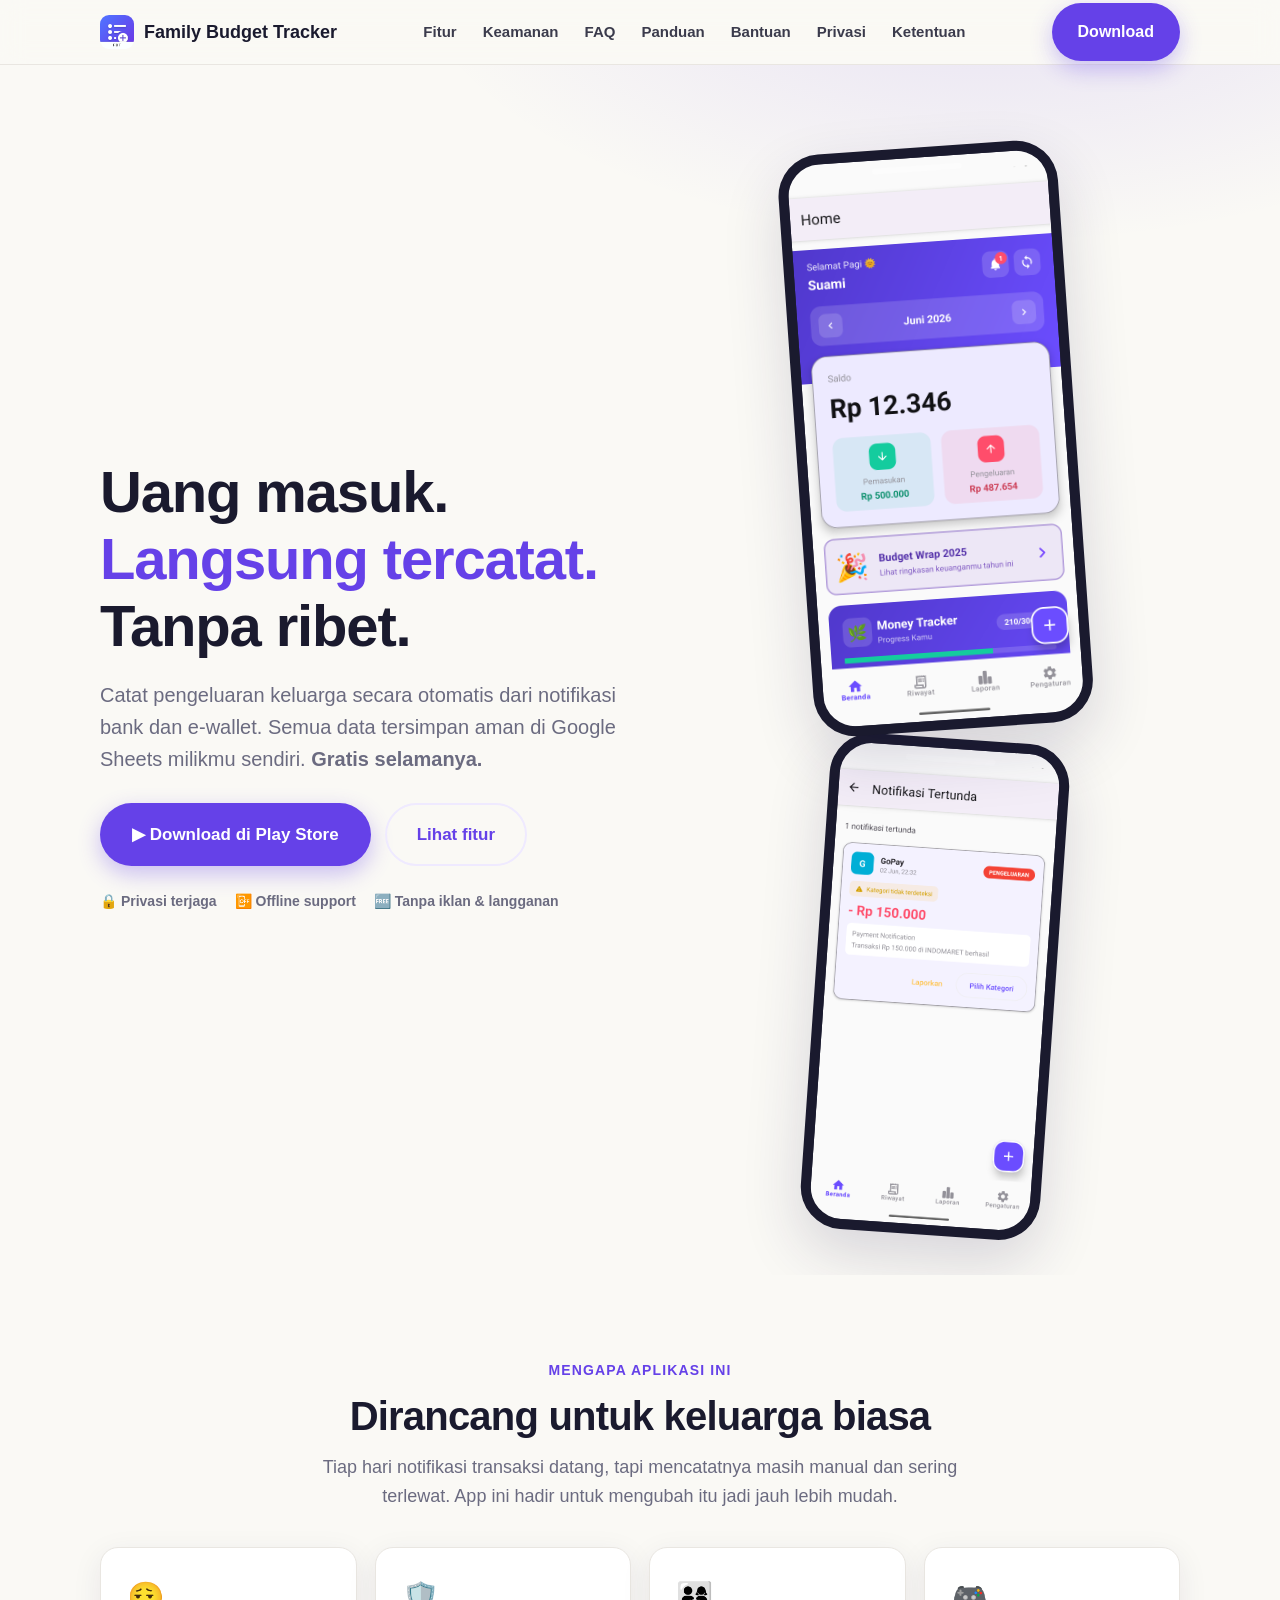
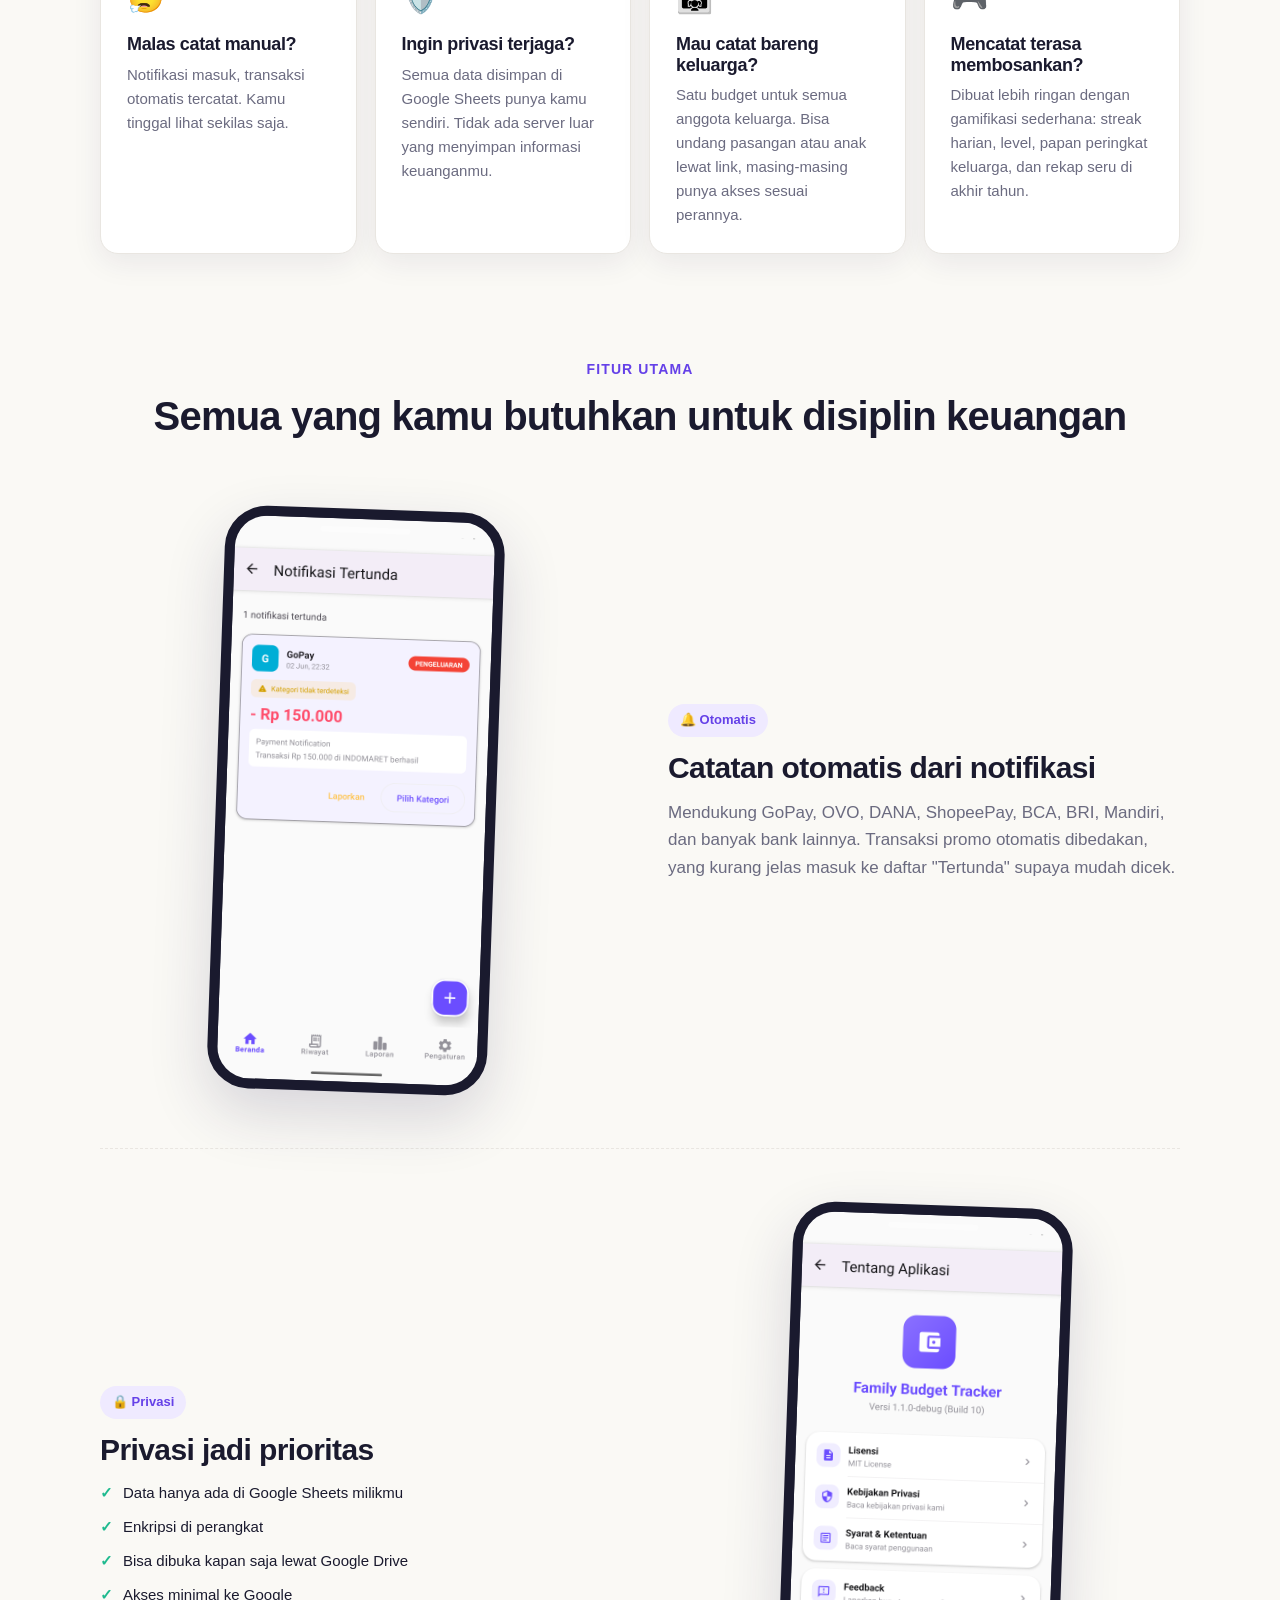
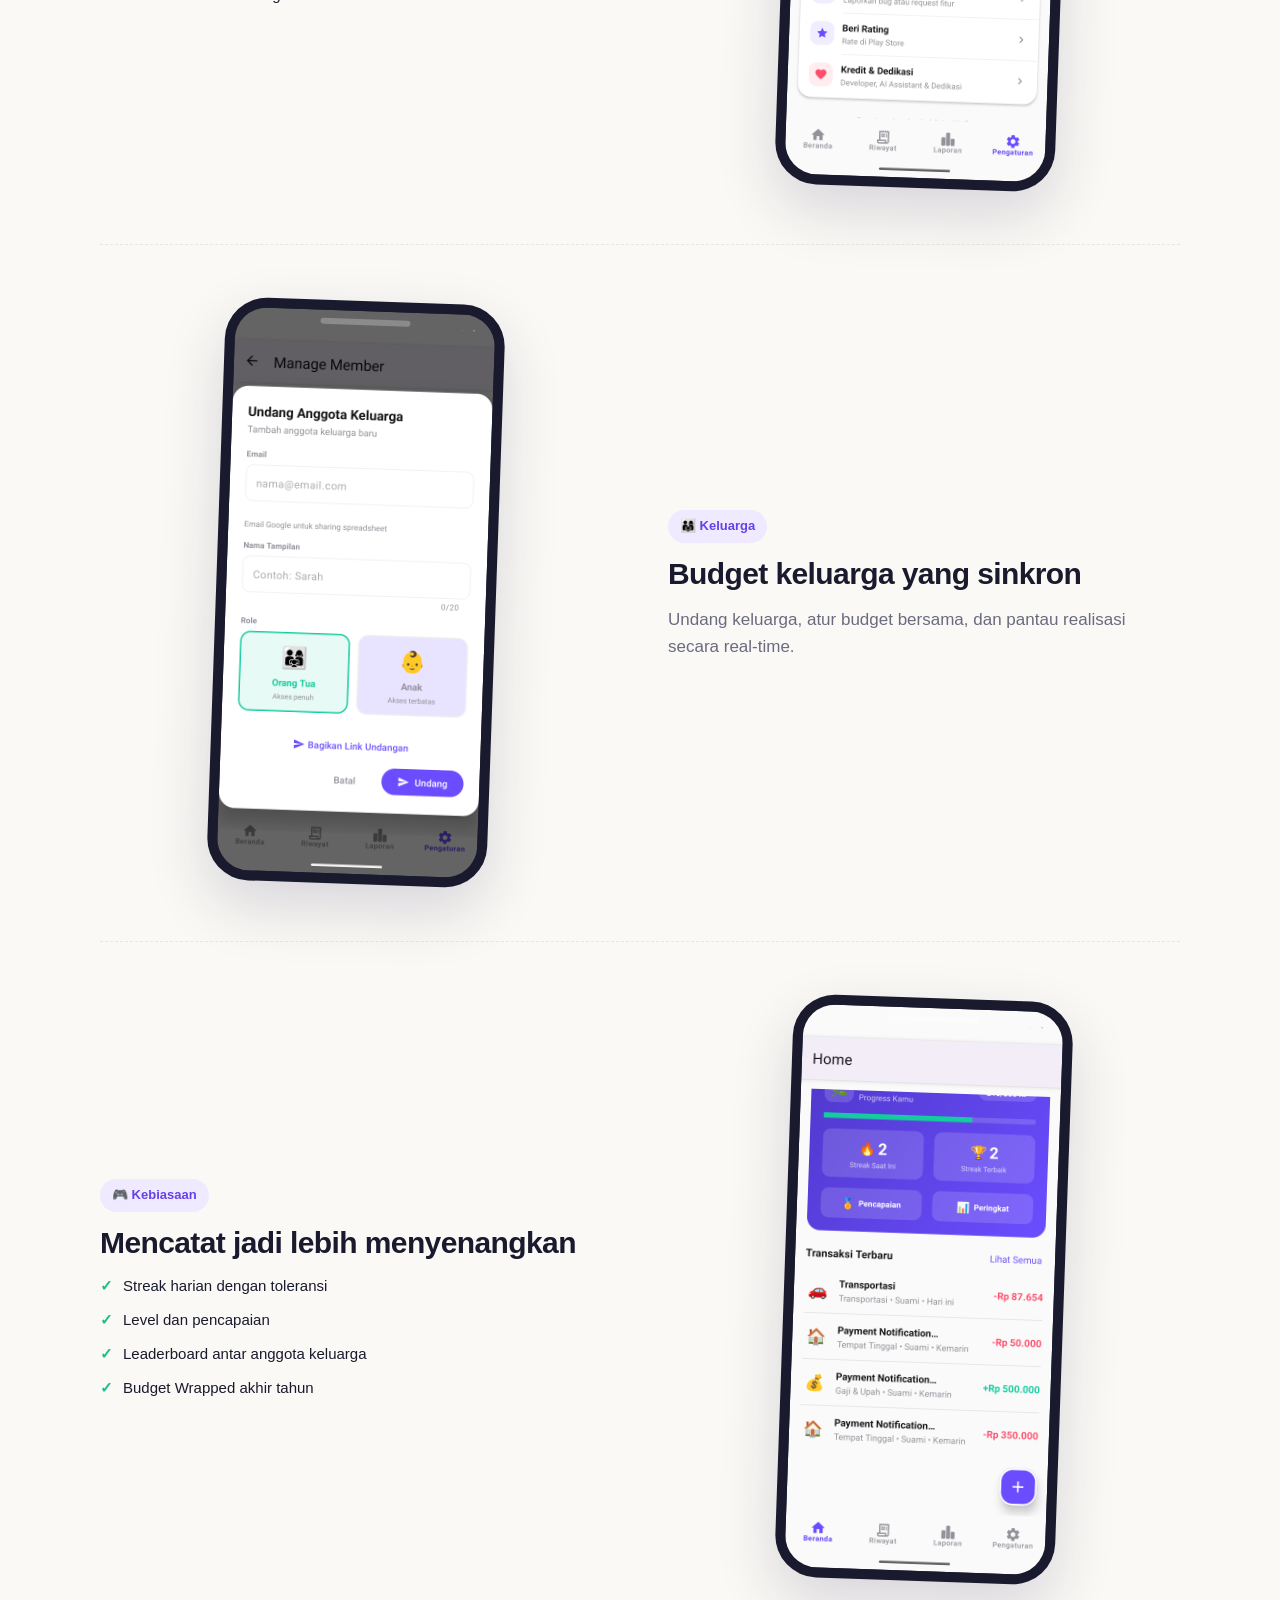
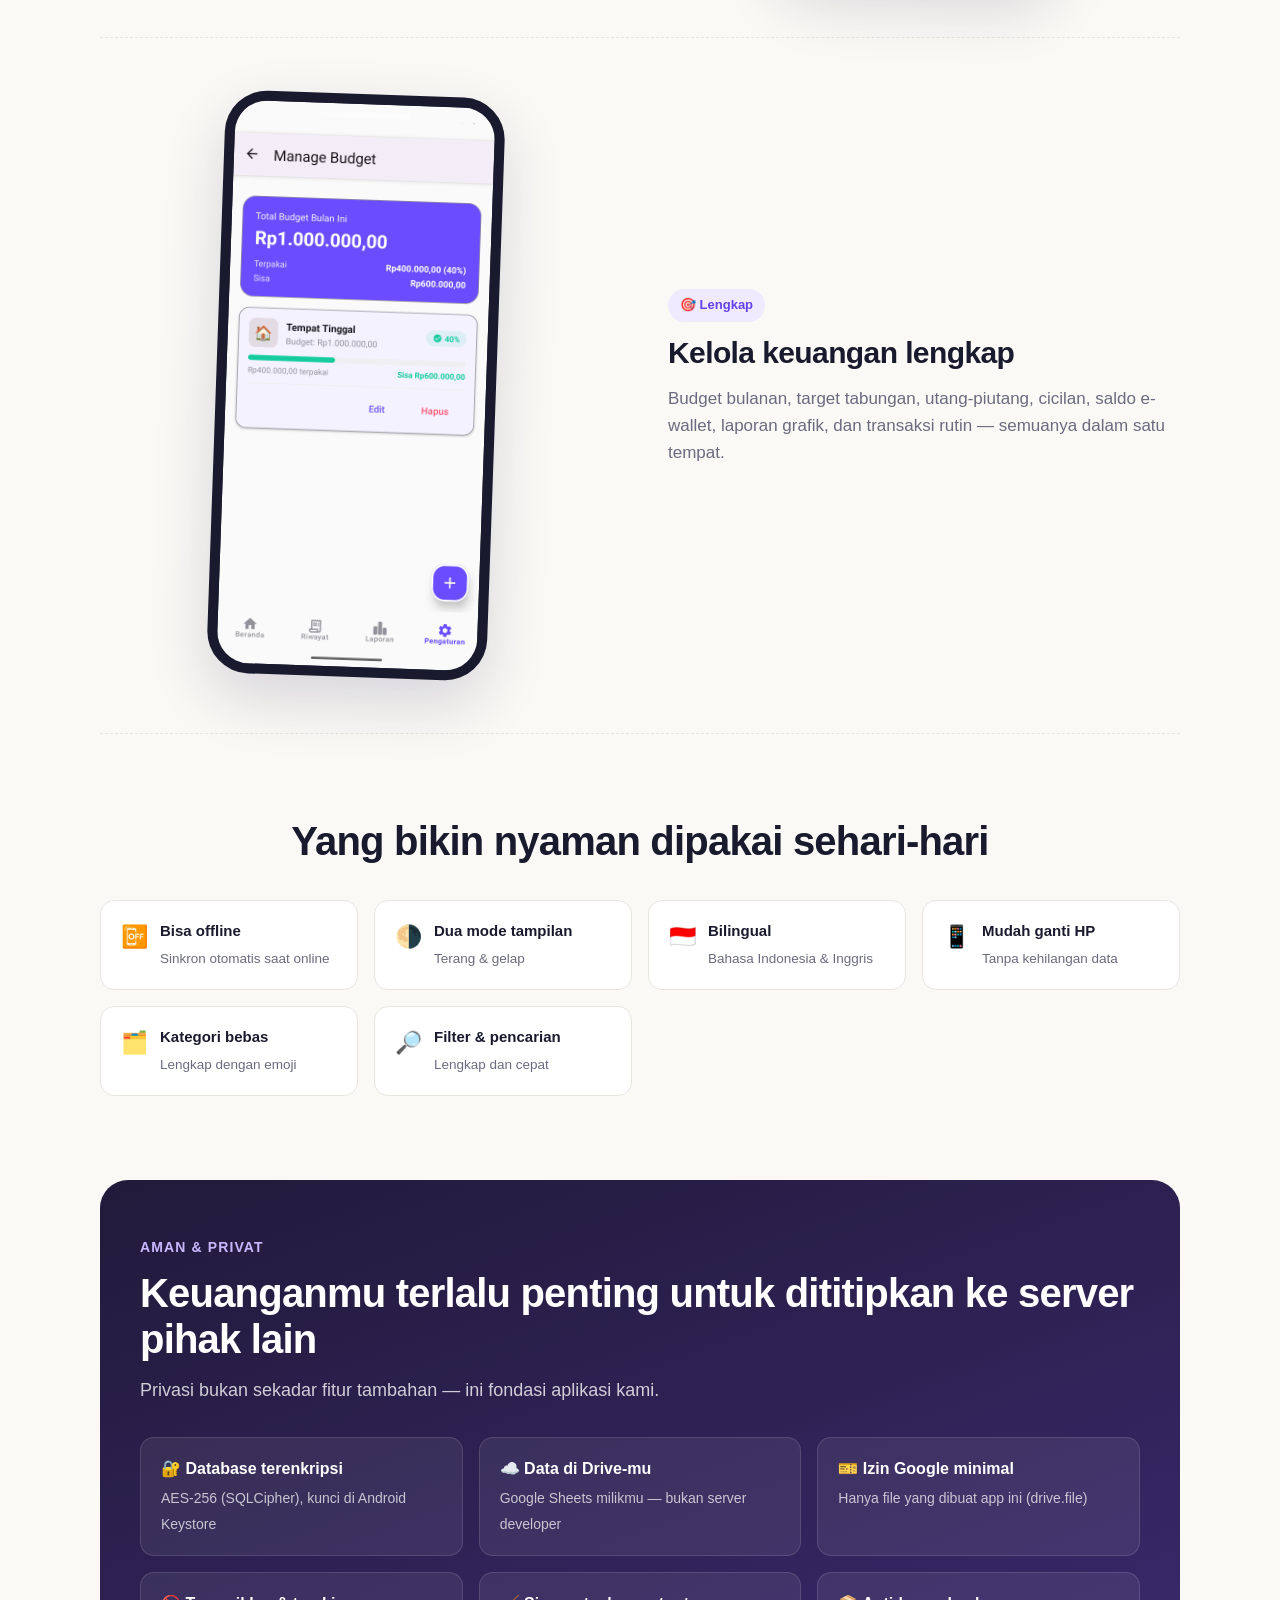
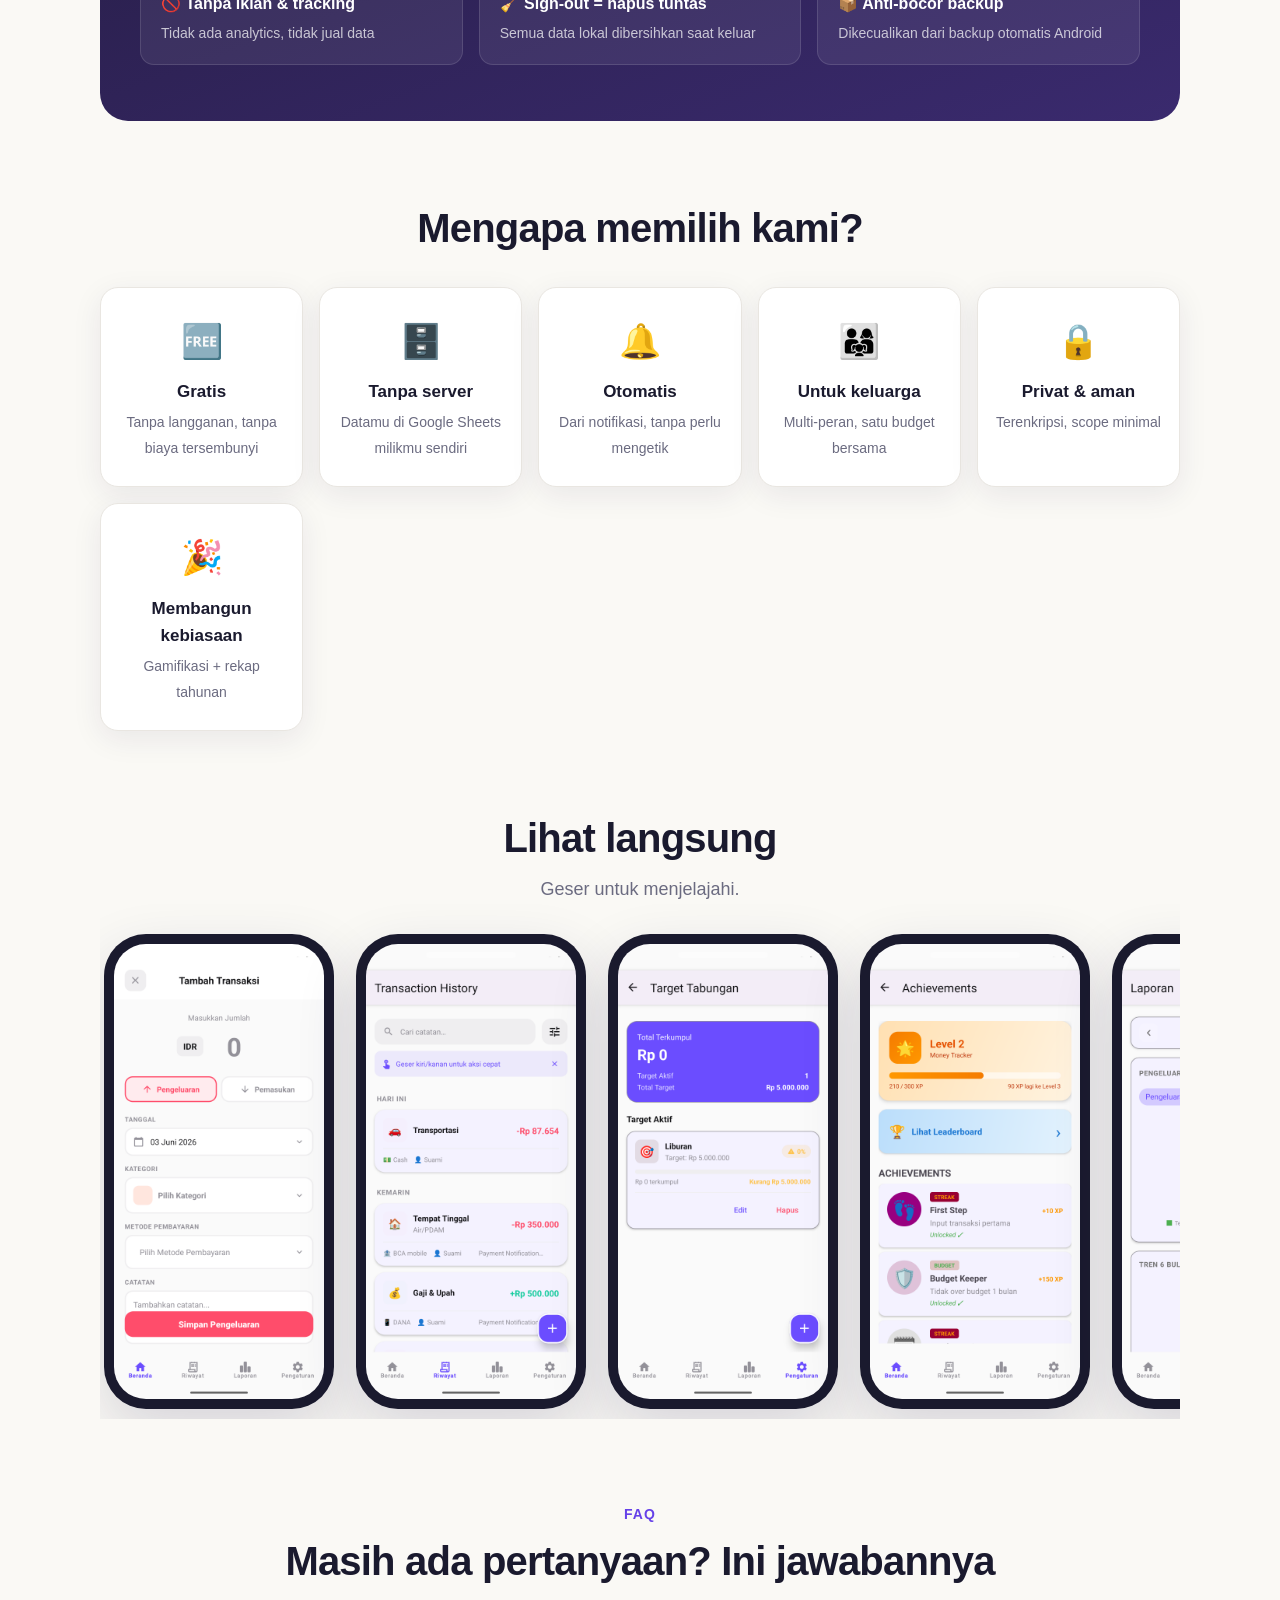
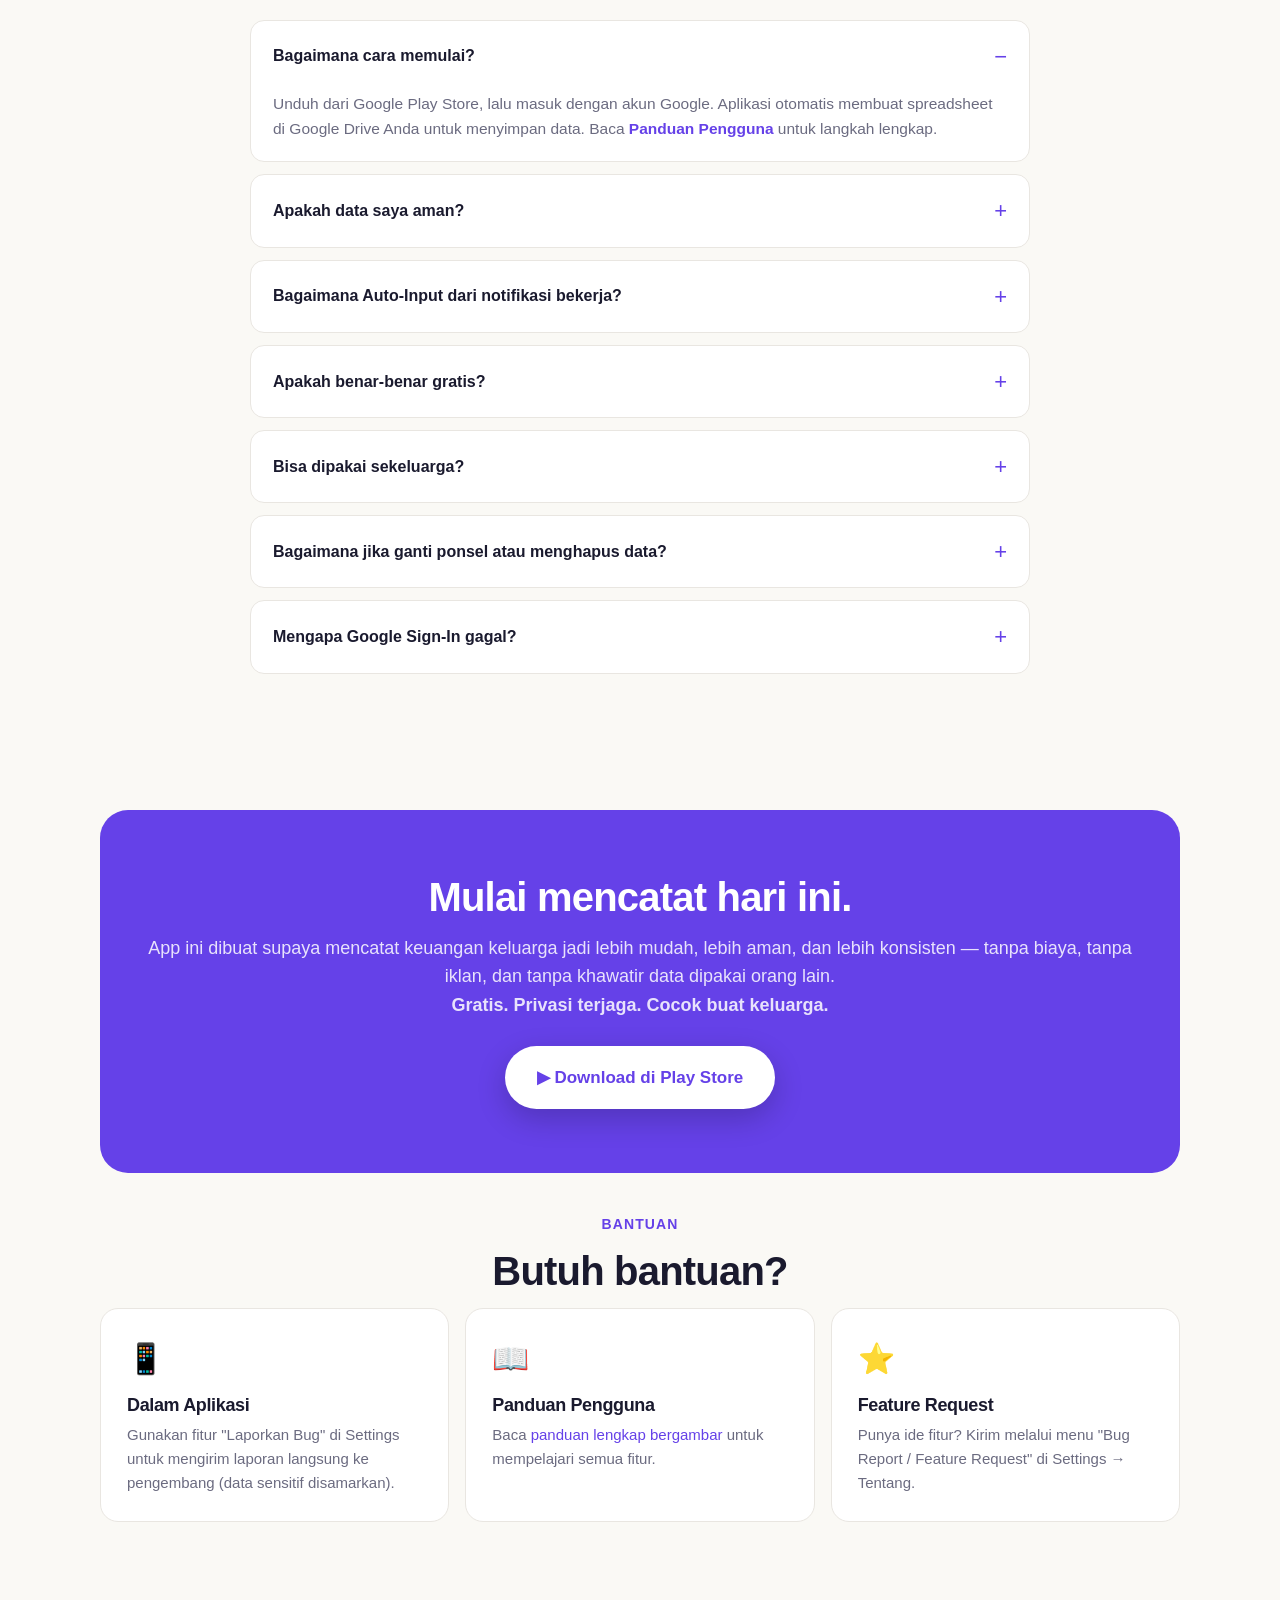
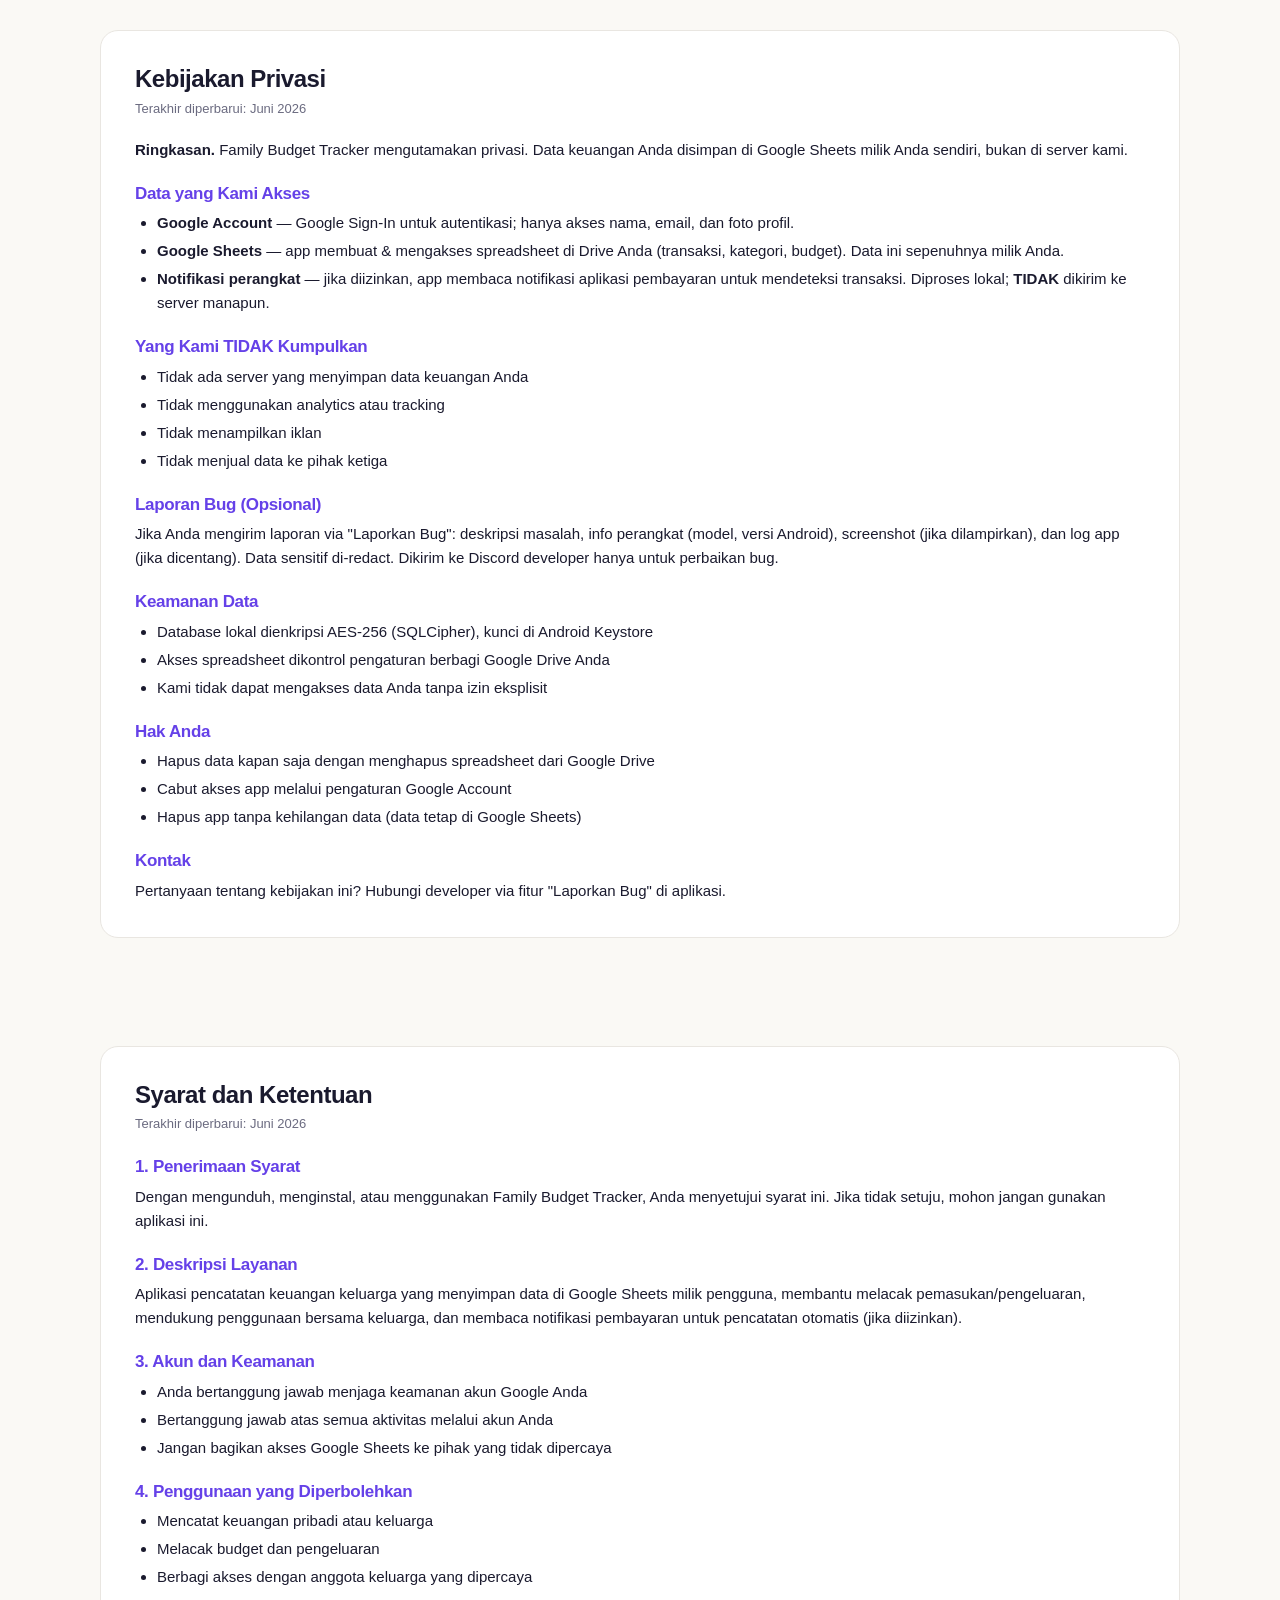
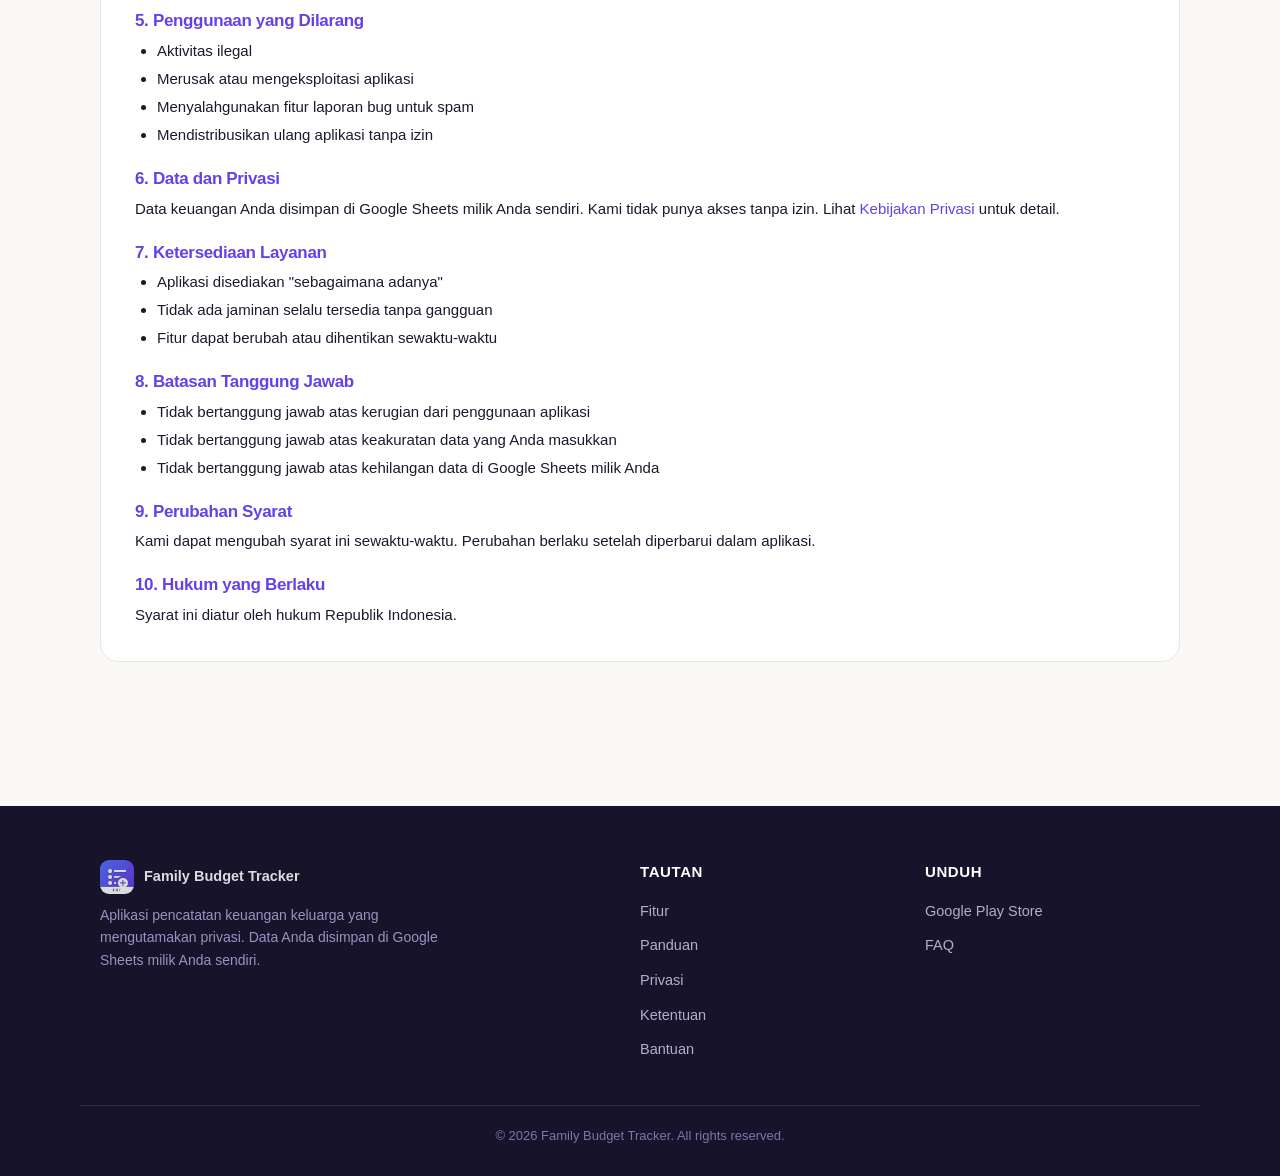
==== index.html @ 307c9f33 "chore: point canonical URLs to familybudgettracker.app" ====
<!DOCTYPE html>
<html lang="id">
<head>
<meta charset="utf-8">
<meta name="viewport" content="width=device-width, initial-scale=1, viewport-fit=cover">
<title>Family Budget Tracker — Uang masuk, langsung tercatat. Datanya tetap milikmu</title>
<meta name="description" content="Catat pengeluaran keluarga secara otomatis dari notifikasi bank & e-wallet (GoPay, OVO, DANA, BCA). Semua data tersimpan aman di Google Sheets milikmu sendiri. Gratis selamanya, privat, offline.">
<meta name="theme-color" content="#6541E8">
<meta name="author" content="Family Budget Tracker">
<link rel="canonical" href="https://familybudgettracker.app/">

<!-- Open Graph -->
<meta property="og:type" content="website">
<meta property="og:site_name" content="Family Budget Tracker">
<meta property="og:locale" content="id_ID">
<meta property="og:title" content="Family Budget Tracker — Uang masuk, langsung tercatat. Datanya tetap milikmu">
<meta property="og:description" content="Catat pengeluaran keluarga otomatis dari notifikasi bank & e-wallet. Semua data aman di Google Sheets milikmu sendiri. Gratis selamanya.">
<meta property="og:url" content="https://familybudgettracker.app/">
<meta property="og:image" content="https://familybudgettracker.app/screenshots/guide_07_home_dashboard_phone_large_light.png">
<meta property="og:image:alt" content="Tampilan Beranda Family Budget Tracker">

<!-- Twitter -->
<meta name="twitter:card" content="summary_large_image">
<meta name="twitter:title" content="Family Budget Tracker — datanya tetap milikmu">
<meta name="twitter:description" content="Catat pengeluaran keluarga otomatis dari notifikasi bank & e-wallet. Data aman di Google Sheets milikmu sendiri. Gratis selamanya.">
<meta name="twitter:image" content="https://familybudgettracker.app/screenshots/guide_07_home_dashboard_phone_large_light.png">

<link rel="icon" type="image/png" sizes="32x32" href="favicon-32.png">
<link rel="icon" type="image/png" sizes="192x192" href="icon-192.png">
<link rel="apple-touch-icon" href="apple-touch-icon.png">

<script type="application/ld+json">
{"@context":"https://schema.org","@type":"MobileApplication","name":"Family Budget Tracker","operatingSystem":"Android","applicationCategory":"FinanceApplication","offers":{"@type":"Offer","price":"0","priceCurrency":"IDR"},"description":"Aplikasi pencatatan keuangan keluarga privacy-first. Data di Google Sheets milik pengguna.","inLanguage":["id","en"]}
</script>

<style>
:root{
  --primary:#6541E8; --primary-dark:#4f2fd0; --primary-soft:#efeaff; --primary-10:rgba(101,65,232,.08);
  --income:#1FBA8F; --income-soft:#e3f6ee; --expense:#E5484D; --expense-soft:#fce7e8;
  --bg:#faf9f5; --surface:#ffffff; --surface-2:#f4f2ef;
  --text:#1a1a2e; --muted:#6b6b80; --line:#e9e6e1;
  --radius:18px; --radius-lg:28px; --shadow:0 8px 30px rgba(40,30,80,.08); --shadow-lg:0 24px 60px rgba(40,30,80,.16);
  --maxw:1120px;
}
*{margin:0;padding:0;box-sizing:border-box}
html{scroll-behavior:smooth;scroll-padding-top:76px;-webkit-text-size-adjust:100%}
body{font-family:-apple-system,BlinkMacSystemFont,"Segoe UI",Roboto,Helvetica,Arial,sans-serif;background:var(--bg);color:var(--text);line-height:1.6;-webkit-font-smoothing:antialiased}
img{max-width:100%;display:block}
a{color:var(--primary);text-decoration:none}
h1,h2,h3{line-height:1.15;letter-spacing:-.02em;font-weight:800}
.wrap{max-width:var(--maxw);margin:0 auto;padding:0 20px}
.section{padding:84px 0}
.eyebrow{color:var(--primary);font-weight:700;font-size:14px;text-transform:uppercase;letter-spacing:.08em;margin-bottom:12px}
.section-title{font-size:clamp(26px,4vw,40px);margin-bottom:14px}
.section-sub{color:var(--muted);font-size:18px;max-width:640px}
.center{text-align:center;margin-inline:auto}
.skip{position:absolute;left:-999px}.skip:focus{left:12px;top:12px;background:#fff;padding:8px 14px;border-radius:8px;z-index:1000}

/* buttons */
.btn{display:inline-flex;align-items:center;gap:8px;font-weight:700;font-size:16px;padding:14px 24px;border-radius:999px;border:2px solid transparent;cursor:pointer;transition:transform .15s,box-shadow .15s,background .15s}
.btn:active{transform:translateY(1px)}
.btn-primary{background:var(--primary);color:#fff;box-shadow:0 8px 22px rgba(101,65,232,.32)}
.btn-primary:hover{background:var(--primary-dark)}
.btn-ghost{background:transparent;color:var(--primary);border-color:var(--primary-soft)}
.btn-ghost:hover{background:var(--primary-10)}
.btn-lg{padding:16px 30px;font-size:17px}

/* header */
header{position:sticky;top:0;z-index:100;background:rgba(250,249,245,.85);backdrop-filter:saturate(180%) blur(12px);border-bottom:1px solid var(--line)}
.nav{display:flex;align-items:center;justify-content:space-between;height:64px}
.brand{display:flex;align-items:center;gap:10px;font-weight:800;font-size:18px;color:var(--text)}
.brand .logo{width:34px;height:34px;border-radius:9px;object-fit:cover;flex:0 0 auto}
.nav-links{display:flex;align-items:center;gap:26px;list-style:none}
.nav-links a{color:var(--text);font-weight:600;font-size:15px;opacity:.85}
.nav-links a:hover{opacity:1;color:var(--primary)}
.nav-cta{display:flex;align-items:center;gap:12px}
#nav-toggle,.hamburger{display:none}
.hamburger{font-size:24px;cursor:pointer;background:none;border:0;color:var(--text);padding:6px}

/* hero */
.hero{padding:72px 0 40px;position:relative;overflow:hidden}
.hero::before{content:"";position:absolute;inset:0;background:radial-gradient(1000px 500px at 78% -10%,rgba(101,65,232,.14),transparent 60%);z-index:-1}
.hero-grid{display:grid;grid-template-columns:1.05fr .95fr;gap:48px;align-items:center}
.hero h1{font-size:clamp(34px,5.4vw,58px)}
.hero h1 .accent{color:var(--primary)}
.hero p.lead{font-size:20px;color:var(--muted);margin:20px 0 28px;max-width:520px}
.hero-cta{display:flex;flex-wrap:wrap;gap:14px}
.trust{display:flex;flex-wrap:wrap;gap:18px;margin-top:24px;color:var(--muted);font-size:14px;font-weight:600}
.trust span{display:inline-flex;align-items:center;gap:6px}

/* phone mockup */
.phone{position:relative;width:280px;max-width:78vw;margin:0 auto;border-radius:42px;background:#1a1a2e;padding:10px;box-shadow:var(--shadow-lg)}
.phone::before{content:"";position:absolute;top:18px;left:50%;transform:translateX(-50%);width:90px;height:6px;border-radius:6px;background:rgba(255,255,255,.25);z-index:2}
.phone img{display:block;width:100%;height:auto;border-radius:32px;background:#fff}
.phone-tilt{transform:rotate(2deg)}
.hero-phones{display:flex;justify-content:center;align-items:flex-start;gap:18px;flex-wrap:wrap}
.hero-phones .phone{flex:0 0 auto}
.hero-phones .phone:first-child{transform:rotate(-4deg) translateY(10px);z-index:1}
.hero-phones .phone:last-child{transform:rotate(4deg);width:240px}

/* problem cards */
.cards{display:grid;grid-template-columns:repeat(auto-fit,minmax(250px,1fr));gap:18px;margin-top:36px}
.card{background:var(--surface);border:1px solid var(--line);border-radius:var(--radius);padding:26px;box-shadow:var(--shadow)}
.card .ic{font-size:30px;margin-bottom:12px}
.card h3{font-size:18px;margin-bottom:8px}
.card p{color:var(--muted);font-size:15px}

/* marquee feature rows */
.feature-row{display:grid;grid-template-columns:1fr 1fr;gap:56px;align-items:center;padding:56px 0;border-bottom:1px dashed var(--line)}
.feature-row:nth-child(even) .feat-media{order:-1}
.feat-text .tag{display:inline-block;background:var(--primary-soft);color:var(--primary);font-weight:700;font-size:13px;padding:6px 12px;border-radius:999px;margin-bottom:14px}
.feature-row h3{font-size:clamp(22px,3vw,30px);margin-bottom:14px}
.feature-row p{color:var(--muted);font-size:17px;margin-bottom:16px}
.feat-list{list-style:none;display:grid;gap:10px}
.feat-list li{display:flex;gap:10px;font-size:15px}
.feat-list li::before{content:"✓";color:var(--income);font-weight:800;flex:0 0 auto}
.feat-media{display:flex;justify-content:center}

/* feature grid */
.grid-feats{display:grid;grid-template-columns:repeat(auto-fit,minmax(220px,1fr));gap:16px;margin-top:36px}
.gf{background:var(--surface);border:1px solid var(--line);border-radius:14px;padding:18px 20px;display:flex;gap:12px;align-items:flex-start}
.gf .ic{font-size:22px}
.gf b{display:block;font-size:15px;margin-bottom:2px}
.gf span{color:var(--muted);font-size:13.5px}

/* security */
.security{background:linear-gradient(160deg,#211a3a,#3a2a6e);color:#fff;border-radius:var(--radius-lg);padding:56px 40px}
.security .section-title{color:#fff}
.security .section-sub{color:rgba(255,255,255,.78)}
.sec-grid{display:grid;grid-template-columns:repeat(auto-fit,minmax(260px,1fr));gap:16px;margin-top:32px}
.sec-item{background:rgba(255,255,255,.07);border:1px solid rgba(255,255,255,.12);border-radius:14px;padding:18px 20px}
.sec-item b{display:block;margin-bottom:4px}
.sec-item span{color:rgba(255,255,255,.72);font-size:14px}

/* why-us badges */
.badges{display:grid;grid-template-columns:repeat(auto-fit,minmax(180px,1fr));gap:16px;margin-top:36px}
.badge{text-align:center;background:var(--surface);border:1px solid var(--line);border-radius:var(--radius);padding:26px 18px;box-shadow:var(--shadow)}
.badge .ic{font-size:34px}
.badge b{display:block;margin:10px 0 4px;font-size:17px}
.badge span{color:var(--muted);font-size:14px}

/* gallery */
.gallery{display:flex;gap:22px;overflow-x:auto;padding:30px 4px 10px;scroll-snap-type:x mandatory}
.gallery .phone{scroll-snap-align:center;flex:0 0 auto;width:230px}

/* FAQ */
.faq{max-width:780px;margin:36px auto 0}
.faq details{background:var(--surface);border:1px solid var(--line);border-radius:14px;margin-bottom:12px;overflow:hidden}
.faq summary{cursor:pointer;padding:18px 22px;font-weight:700;font-size:16px;list-style:none;display:flex;justify-content:space-between;align-items:center;gap:12px}
.faq summary::-webkit-details-marker{display:none}
.faq summary::after{content:"+";font-size:22px;color:var(--primary);font-weight:400;flex:0 0 auto}
.faq details[open] summary::after{content:"−"}
.faq .ans{padding:0 22px 20px;color:var(--muted);font-size:15.5px}
.faq .ans a{font-weight:600}

/* CTA band */
.cta-band{text-align:center;background:var(--primary);color:#fff;border-radius:var(--radius-lg);padding:64px 30px;margin:40px 0}
.cta-band h2{font-size:clamp(26px,4vw,40px);margin-bottom:14px}
.cta-band p{color:rgba(255,255,255,.85);font-size:18px;margin-bottom:26px}
.cta-band .btn-primary{background:#fff;color:var(--primary);box-shadow:0 10px 30px rgba(0,0,0,.2)}

/* legal / support */
.legal{background:var(--surface);border:1px solid var(--line);border-radius:var(--radius);padding:34px;margin-top:24px}
.legal h2{font-size:24px;margin-bottom:6px}
.legal .updated{color:var(--muted);font-size:13px;margin-bottom:18px}
.legal h3{font-size:17px;margin:22px 0 8px;color:var(--primary)}
.legal p,.legal li{color:var(--text);font-size:15px}
.legal ul{margin:8px 0 8px 22px}
.legal li{margin-bottom:4px}
.contact-grid{display:grid;grid-template-columns:repeat(auto-fit,minmax(240px,1fr));gap:16px;margin-top:14px}
.contact-grid .card{box-shadow:none}

/* footer */
footer{background:#16132a;color:#cfcae6;padding:54px 0 30px;margin-top:60px}
.foot-grid{display:grid;grid-template-columns:2fr 1fr 1fr;gap:30px}
.foot-grid h4{color:#fff;font-size:15px;margin-bottom:14px;letter-spacing:.04em;text-transform:uppercase}
.foot-grid ul{list-style:none}
.foot-grid li{margin-bottom:9px}
.foot-grid a{color:#cfcae6;font-size:14.5px;opacity:.85}
.foot-grid a:hover{opacity:1;color:#fff}
.foot-brand p{color:#9a93c0;font-size:14px;max-width:340px;margin-top:10px}
.foot-bottom{border-top:1px solid rgba(255,255,255,.1);margin-top:34px;padding-top:20px;color:#7d76a8;font-size:13px;text-align:center}

/* responsive */
@media(max-width:880px){
  .hero-grid{grid-template-columns:1fr;text-align:center}
  .hero p.lead{margin-inline:auto}.hero-cta,.trust{justify-content:center}
  .hero-phones{margin-top:24px}
  .feature-row{grid-template-columns:1fr;gap:28px;text-align:center}
  .feature-row:nth-child(even) .feat-media{order:0}
  .feat-list{display:inline-grid;text-align:left}
  .foot-grid{grid-template-columns:1fr}
}
@media(max-width:760px){
  .nav-links{position:fixed;inset:64px 0 auto 0;background:var(--bg);flex-direction:column;gap:0;padding:8px 0;border-bottom:1px solid var(--line);box-shadow:var(--shadow);transform:translateY(-130%);transition:transform .25s;height:auto}
  .nav-links li{width:100%}.nav-links a{display:block;padding:14px 20px}
  #nav-toggle:checked ~ .nav-links{transform:translateY(0)}
  .hamburger{display:block}
  .nav-cta .btn{display:none}
  .section{padding:60px 0}
}
@media(prefers-reduced-motion:reduce){html{scroll-behavior:auto}*{transition:none!important}}
</style>
</head>
<body>
<a class="skip" href="#main">Lewati ke konten</a>

<header>
  <nav class="wrap nav">
    <a class="brand" href="#top"><img class="logo" src="icon-512.png" width="34" height="34" alt="Logo Family Budget Tracker"> Family Budget Tracker</a>
    <input type="checkbox" id="nav-toggle" hidden>
    <ul class="nav-links">
      <li><a href="#fitur">Fitur</a></li>
      <li><a href="#keamanan">Keamanan</a></li>
      <li><a href="#faq">FAQ</a></li>
      <li><a href="user-guide.html">Panduan</a></li>
      <li><a href="#bantuan">Bantuan</a></li>
      <li><a href="#privasi">Privasi</a></li>
      <li><a href="#ketentuan">Ketentuan</a></li>
    </ul>
    <div class="nav-cta">
      <label class="hamburger" for="nav-toggle" aria-label="Buka menu">☰</label>
      <a class="btn btn-primary" href="https://play.google.com/store/apps/details?id=com.familybudget.app" rel="noopener">Download</a>
    </div>
  </nav>
</header>

<main id="main">
<span id="top"></span>

<!-- HERO -->
<section class="hero">
  <div class="wrap hero-grid">
    <div class="hero-text">
      <h1>Uang masuk. <span class="accent">Langsung tercatat.</span> Tanpa ribet.</h1>
      <p class="lead">Catat pengeluaran keluarga secara otomatis dari notifikasi bank dan e-wallet. Semua data tersimpan aman di Google Sheets milikmu sendiri. <b>Gratis selamanya.</b></p>
      <div class="hero-cta">
        <a class="btn btn-primary btn-lg" href="https://play.google.com/store/apps/details?id=com.familybudget.app" rel="noopener">▶ Download di Play Store</a>
        <a class="btn btn-ghost btn-lg" href="#fitur">Lihat fitur</a>
      </div>
      <div class="trust">
        <span>🔒 Privasi terjaga</span>
        <span>📴 Offline support</span>
        <span>🆓 Tanpa iklan &amp; langganan</span>
      </div>
    </div>
    <div class="hero-media">
      <div class="hero-phones">
        <div class="phone"><img src="screenshots/guide_07_home_dashboard_phone_large_light.png" width="1080" height="2340" alt="Beranda Family Budget Tracker menampilkan saldo, pemasukan, dan pengeluaran"></div>
        <div class="phone"><img src="screenshots/guide_19_pending_list_phone_large_light.png" width="1080" height="2340" alt="Daftar transaksi terdeteksi otomatis dari notifikasi" loading="lazy"></div>
      </div>
    </div>
  </div>
</section>

<!-- PROBLEM -->
<section class="section">
  <div class="wrap">
    <div class="center">
      <p class="eyebrow">Mengapa aplikasi ini</p>
      <h2 class="section-title">Dirancang untuk keluarga biasa</h2>
      <p class="section-sub center">Tiap hari notifikasi transaksi datang, tapi mencatatnya masih manual dan sering terlewat. App ini hadir untuk mengubah itu jadi jauh lebih mudah.</p>
    </div>
    <div class="cards">
      <div class="card"><div class="ic">😮‍💨</div><h3>Malas catat manual?</h3><p>Notifikasi masuk, transaksi otomatis tercatat. Kamu tinggal lihat sekilas saja.</p></div>
      <div class="card"><div class="ic">🛡️</div><h3>Ingin privasi terjaga?</h3><p>Semua data disimpan di Google Sheets punya kamu sendiri. Tidak ada server luar yang menyimpan informasi keuanganmu.</p></div>
      <div class="card"><div class="ic">👨‍👩‍👧</div><h3>Mau catat bareng keluarga?</h3><p>Satu budget untuk semua anggota keluarga. Bisa undang pasangan atau anak lewat link, masing-masing punya akses sesuai perannya.</p></div>
      <div class="card"><div class="ic">🎮</div><h3>Mencatat terasa membosankan?</h3><p>Dibuat lebih ringan dengan gamifikasi sederhana: streak harian, level, papan peringkat keluarga, dan rekap seru di akhir tahun.</p></div>
    </div>
  </div>
</section>

<!-- MARQUEE FEATURES -->
<section class="section" id="fitur" style="padding-top:20px">
  <div class="wrap">
    <div class="center"><p class="eyebrow">Fitur utama</p><h2 class="section-title">Semua yang kamu butuhkan untuk disiplin keuangan</h2></div>

    <div class="feature-row">
      <div class="feat-text">
        <span class="tag">🔔 Otomatis</span>
        <h3>Catatan otomatis dari notifikasi</h3>
        <p>Mendukung GoPay, OVO, DANA, ShopeePay, BCA, BRI, Mandiri, dan banyak bank lainnya. Transaksi promo otomatis dibedakan, yang kurang jelas masuk ke daftar "Tertunda" supaya mudah dicek.</p>
      </div>
      <div class="feat-media"><div class="phone phone-tilt"><img src="screenshots/guide_19_pending_list_phone_large_light.png" width="1080" height="2340" alt="Notifikasi pembayaran terdeteksi jadi transaksi pending" loading="lazy"></div></div>
    </div>

    <div class="feature-row">
      <div class="feat-text">
        <span class="tag">🔒 Privasi</span>
        <h3>Privasi jadi prioritas</h3>
        <ul class="feat-list">
          <li>Data hanya ada di Google Sheets milikmu</li>
          <li>Enkripsi di perangkat</li>
          <li>Bisa dibuka kapan saja lewat Google Drive</li>
          <li>Akses minimal ke Google</li>
        </ul>
      </div>
      <div class="feat-media"><div class="phone phone-tilt"><img src="screenshots/guide_44_about_phone_large_light.png" width="1080" height="2340" alt="Halaman tentang &amp; privasi aplikasi" loading="lazy"></div></div>
    </div>

    <div class="feature-row">
      <div class="feat-text">
        <span class="tag">👨‍👩‍👧 Keluarga</span>
        <h3>Budget keluarga yang sinkron</h3>
        <p>Undang keluarga, atur budget bersama, dan pantau realisasi secara real-time.</p>
      </div>
      <div class="feat-media"><div class="phone phone-tilt"><img src="screenshots/guide_26_family_invite_phone_large_light.png" width="1080" height="2340" alt="Undang anggota keluarga via link" loading="lazy"></div></div>
    </div>

    <div class="feature-row">
      <div class="feat-text">
        <span class="tag">🎮 Kebiasaan</span>
        <h3>Mencatat jadi lebih menyenangkan</h3>
        <ul class="feat-list">
          <li>Streak harian dengan toleransi</li>
          <li>Level dan pencapaian</li>
          <li>Leaderboard antar anggota keluarga</li>
          <li>Budget Wrapped akhir tahun</li>
        </ul>
      </div>
      <div class="feat-media"><div class="phone phone-tilt"><img src="screenshots/guide_37_streak_phone_large_light.png" width="1080" height="2340" alt="Streak dan progres gamifikasi di Beranda" loading="lazy"></div></div>
    </div>

    <div class="feature-row">
      <div class="feat-text">
        <span class="tag">🎯 Lengkap</span>
        <h3>Kelola keuangan lengkap</h3>
        <p>Budget bulanan, target tabungan, utang-piutang, cicilan, saldo e-wallet, laporan grafik, dan transaksi rutin — semuanya dalam satu tempat.</p>
      </div>
      <div class="feat-media"><div class="phone phone-tilt"><img src="screenshots/guide_28_budget_list_phone_large_light.png" width="1080" height="2340" alt="Budget per kategori dengan progress bar" loading="lazy"></div></div>
    </div>
  </div>
</section>

<!-- FEATURE GRID -->
<section class="section" style="padding-top:0">
  <div class="wrap">
    <div class="center"><h2 class="section-title">Yang bikin nyaman dipakai sehari-hari</h2></div>
    <div class="grid-feats">
      <div class="gf"><span class="ic">📴</span><div><b>Bisa offline</b><span>Sinkron otomatis saat online</span></div></div>
      <div class="gf"><span class="ic">🌗</span><div><b>Dua mode tampilan</b><span>Terang &amp; gelap</span></div></div>
      <div class="gf"><span class="ic">🇮🇩</span><div><b>Bilingual</b><span>Bahasa Indonesia &amp; Inggris</span></div></div>
      <div class="gf"><span class="ic">📱</span><div><b>Mudah ganti HP</b><span>Tanpa kehilangan data</span></div></div>
      <div class="gf"><span class="ic">🗂️</span><div><b>Kategori bebas</b><span>Lengkap dengan emoji</span></div></div>
      <div class="gf"><span class="ic">🔎</span><div><b>Filter &amp; pencarian</b><span>Lengkap dan cepat</span></div></div>
    </div>
  </div>
</section>

<!-- SECURITY -->
<section class="section" id="keamanan" style="padding-top:0">
  <div class="wrap">
    <div class="security">
      <p class="eyebrow" style="color:#c9b8ff">Aman &amp; privat</p>
      <h2 class="section-title">Keuanganmu terlalu penting untuk dititipkan ke server pihak lain</h2>
      <p class="section-sub">Privasi bukan sekadar fitur tambahan — ini fondasi aplikasi kami.</p>
      <div class="sec-grid">
        <div class="sec-item"><b>🔐 Database terenkripsi</b><span>AES-256 (SQLCipher), kunci di Android Keystore</span></div>
        <div class="sec-item"><b>☁️ Data di Drive-mu</b><span>Google Sheets milikmu — bukan server developer</span></div>
        <div class="sec-item"><b>🎫 Izin Google minimal</b><span>Hanya file yang dibuat app ini (drive.file)</span></div>
        <div class="sec-item"><b>🚫 Tanpa iklan &amp; tracking</b><span>Tidak ada analytics, tidak jual data</span></div>
        <div class="sec-item"><b>🧹 Sign-out = hapus tuntas</b><span>Semua data lokal dibersihkan saat keluar</span></div>
        <div class="sec-item"><b>📦 Anti-bocor backup</b><span>Dikecualikan dari backup otomatis Android</span></div>
      </div>
    </div>
  </div>
</section>

<!-- WHY US -->
<section class="section" style="padding-top:0">
  <div class="wrap">
    <div class="center"><h2 class="section-title">Mengapa memilih kami?</h2></div>
    <div class="badges">
      <div class="badge"><div class="ic">🆓</div><b>Gratis</b><span>Tanpa langganan, tanpa biaya tersembunyi</span></div>
      <div class="badge"><div class="ic">🗄️</div><b>Tanpa server</b><span>Datamu di Google Sheets milikmu sendiri</span></div>
      <div class="badge"><div class="ic">🔔</div><b>Otomatis</b><span>Dari notifikasi, tanpa perlu mengetik</span></div>
      <div class="badge"><div class="ic">👨‍👩‍👧</div><b>Untuk keluarga</b><span>Multi-peran, satu budget bersama</span></div>
      <div class="badge"><div class="ic">🔒</div><b>Privat &amp; aman</b><span>Terenkripsi, scope minimal</span></div>
      <div class="badge"><div class="ic">🎉</div><b>Membangun kebiasaan</b><span>Gamifikasi + rekap tahunan</span></div>
    </div>
  </div>
</section>

<!-- GALLERY -->
<section class="section" style="padding-top:0">
  <div class="wrap center"><h2 class="section-title">Lihat langsung</h2><p class="section-sub center">Geser untuk menjelajahi.</p></div>
  <div class="wrap">
    <div class="gallery">
      <div class="phone"><img src="screenshots/guide_11_add_expense_phone_large_light.png" width="1080" height="2340" alt="Form tambah transaksi" loading="lazy"></div>
      <div class="phone"><img src="screenshots/guide_21_history_phone_large_light.png" width="1080" height="2340" alt="Riwayat transaksi" loading="lazy"></div>
      <div class="phone"><img src="screenshots/guide_31_savings_list_phone_large_light.png" width="1080" height="2340" alt="Target tabungan" loading="lazy"></div>
      <div class="phone"><img src="screenshots/guide_34_achievements_phone_large_light.png" width="1080" height="2340" alt="Pencapaian &amp; level" loading="lazy"></div>
      <div class="phone"><img src="screenshots/guide_23_reports_overview_phone_large_light.png" width="1080" height="2340" alt="Laporan keuangan" loading="lazy"></div>
      <div class="phone"><img src="screenshots/guide_42_recurring_add_phone_large_light.png" width="1080" height="2340" alt="Transaksi rutin" loading="lazy"></div>
    </div>
  </div>
</section>

<!-- FAQ -->
<section class="section" id="faq" style="padding-top:0">
  <div class="wrap">
    <div class="center"><p class="eyebrow">FAQ</p><h2 class="section-title">Masih ada pertanyaan? Ini jawabannya</h2></div>
    <div class="faq">
      <details open><summary>Bagaimana cara memulai?</summary><div class="ans">Unduh dari Google Play Store, lalu masuk dengan akun Google. Aplikasi otomatis membuat spreadsheet di Google Drive Anda untuk menyimpan data. Baca <a href="user-guide.html">Panduan Pengguna</a> untuk langkah lengkap.</div></details>
      <details><summary>Apakah data saya aman?</summary><div class="ans">Sangat aman. Data keuangan tersimpan di Google Sheets milik Anda sendiri, bukan server kami. Database lokal dienkripsi AES-256, izin Google minimal, tanpa pelacakan. Lihat <a href="#privasi">Kebijakan Privasi</a>.</div></details>
      <details><summary>Bagaimana Auto-Input dari notifikasi bekerja?</summary><div class="ans">Setelah Anda mengizinkan akses notifikasi, aplikasi membaca notifikasi dari bank &amp; e-wallet (BCA, GoPay, OVO, DANA, dll.), mengenali transaksi, lalu mencatatnya. Notifikasi promosi otomatis diabaikan. Seluruh proses dilakukan secara lokal di perangkat — Anda selalu dapat meninjau terlebih dahulu.</div></details>
      <details><summary>Apakah benar-benar gratis?</summary><div class="ans">Ya. Tanpa langganan, tanpa iklan, tanpa biaya tersembunyi.</div></details>
      <details><summary>Bisa dipakai sekeluarga?</summary><div class="ans">Bisa. Pemilik membuat budget lalu membagikan tautan undangan; anggota bergabung dan memiliki sheet masing-masing dalam satu spreadsheet.</div></details>
      <details><summary>Bagaimana jika ganti ponsel atau menghapus data?</summary><div class="ans">Masuk kembali dengan akun Google yang sama — data otomatis dipulihkan dari spreadsheet.</div></details>
      <details><summary>Mengapa Google Sign-In gagal?</summary><div class="ans">Pastikan Google Play Services telah diperbarui dan koneksi stabil. Jika masih gagal, hapus data aplikasi melalui Settings → Apps → Family Budget Tracker → Clear Data, lalu masuk kembali.</div></details>
    </div>
  </div>
</section>

<!-- CTA BAND -->
<section class="wrap">
  <div class="cta-band">
    <h2>Mulai mencatat hari ini.</h2>
    <p>App ini dibuat supaya mencatat keuangan keluarga jadi lebih mudah, lebih aman, dan lebih konsisten — tanpa biaya, tanpa iklan, dan tanpa khawatir data dipakai orang lain.<br><b>Gratis. Privasi terjaga. Cocok buat keluarga.</b></p>
    <a class="btn btn-primary btn-lg" href="https://play.google.com/store/apps/details?id=com.familybudget.app" rel="noopener">▶ Download di Play Store</a>
  </div>
</section>

<!-- SUPPORT -->
<section class="section" id="bantuan" style="padding-top:0">
  <div class="wrap">
    <div class="center"><p class="eyebrow">Bantuan</p><h2 class="section-title">Butuh bantuan?</h2></div>
    <div class="contact-grid">
      <div class="card"><div class="ic">📱</div><h3>Dalam Aplikasi</h3><p>Gunakan fitur "Laporkan Bug" di Settings untuk mengirim laporan langsung ke pengembang (data sensitif disamarkan).</p></div>
      <div class="card"><div class="ic">📖</div><h3>Panduan Pengguna</h3><p>Baca <a href="user-guide.html">panduan lengkap bergambar</a> untuk mempelajari semua fitur.</p></div>
      <div class="card"><div class="ic">⭐</div><h3>Feature Request</h3><p>Punya ide fitur? Kirim melalui menu "Bug Report / Feature Request" di Settings → Tentang.</p></div>
    </div>
  </div>
</section>

<!-- PRIVACY -->
<section class="section" id="privasi" style="padding-top:0">
  <div class="wrap">
    <div class="legal">
      <h2>Kebijakan Privasi</h2>
      <p class="updated">Terakhir diperbarui: Juni 2026</p>
      <p><b>Ringkasan.</b> Family Budget Tracker mengutamakan privasi. Data keuangan Anda disimpan di Google Sheets milik Anda sendiri, bukan di server kami.</p>
      <h3>Data yang Kami Akses</h3>
      <ul>
        <li><b>Google Account</b> — Google Sign-In untuk autentikasi; hanya akses nama, email, dan foto profil.</li>
        <li><b>Google Sheets</b> — app membuat &amp; mengakses spreadsheet di Drive Anda (transaksi, kategori, budget). Data ini sepenuhnya milik Anda.</li>
        <li><b>Notifikasi perangkat</b> — jika diizinkan, app membaca notifikasi aplikasi pembayaran untuk mendeteksi transaksi. Diproses lokal; <b>TIDAK</b> dikirim ke server manapun.</li>
      </ul>
      <h3>Yang Kami TIDAK Kumpulkan</h3>
      <ul>
        <li>Tidak ada server yang menyimpan data keuangan Anda</li>
        <li>Tidak menggunakan analytics atau tracking</li>
        <li>Tidak menampilkan iklan</li>
        <li>Tidak menjual data ke pihak ketiga</li>
      </ul>
      <h3>Laporan Bug (Opsional)</h3>
      <p>Jika Anda mengirim laporan via "Laporkan Bug": deskripsi masalah, info perangkat (model, versi Android), screenshot (jika dilampirkan), dan log app (jika dicentang). Data sensitif di-redact. Dikirim ke Discord developer hanya untuk perbaikan bug.</p>
      <h3>Keamanan Data</h3>
      <ul>
        <li>Database lokal dienkripsi AES-256 (SQLCipher), kunci di Android Keystore</li>
        <li>Akses spreadsheet dikontrol pengaturan berbagi Google Drive Anda</li>
        <li>Kami tidak dapat mengakses data Anda tanpa izin eksplisit</li>
      </ul>
      <h3>Hak Anda</h3>
      <ul>
        <li>Hapus data kapan saja dengan menghapus spreadsheet dari Google Drive</li>
        <li>Cabut akses app melalui pengaturan Google Account</li>
        <li>Hapus app tanpa kehilangan data (data tetap di Google Sheets)</li>
      </ul>
      <h3>Kontak</h3>
      <p>Pertanyaan tentang kebijakan ini? Hubungi developer via fitur "Laporkan Bug" di aplikasi.</p>
    </div>
  </div>
</section>

<!-- TERMS -->
<section class="section" id="ketentuan" style="padding-top:0">
  <div class="wrap">
    <div class="legal">
      <h2>Syarat dan Ketentuan</h2>
      <p class="updated">Terakhir diperbarui: Juni 2026</p>
      <h3>1. Penerimaan Syarat</h3><p>Dengan mengunduh, menginstal, atau menggunakan Family Budget Tracker, Anda menyetujui syarat ini. Jika tidak setuju, mohon jangan gunakan aplikasi ini.</p>
      <h3>2. Deskripsi Layanan</h3><p>Aplikasi pencatatan keuangan keluarga yang menyimpan data di Google Sheets milik pengguna, membantu melacak pemasukan/pengeluaran, mendukung penggunaan bersama keluarga, dan membaca notifikasi pembayaran untuk pencatatan otomatis (jika diizinkan).</p>
      <h3>3. Akun dan Keamanan</h3><ul><li>Anda bertanggung jawab menjaga keamanan akun Google Anda</li><li>Bertanggung jawab atas semua aktivitas melalui akun Anda</li><li>Jangan bagikan akses Google Sheets ke pihak yang tidak dipercaya</li></ul>
      <h3>4. Penggunaan yang Diperbolehkan</h3><ul><li>Mencatat keuangan pribadi atau keluarga</li><li>Melacak budget dan pengeluaran</li><li>Berbagi akses dengan anggota keluarga yang dipercaya</li></ul>
      <h3>5. Penggunaan yang Dilarang</h3><ul><li>Aktivitas ilegal</li><li>Merusak atau mengeksploitasi aplikasi</li><li>Menyalahgunakan fitur laporan bug untuk spam</li><li>Mendistribusikan ulang aplikasi tanpa izin</li></ul>
      <h3>6. Data dan Privasi</h3><p>Data keuangan Anda disimpan di Google Sheets milik Anda sendiri. Kami tidak punya akses tanpa izin. Lihat <a href="#privasi">Kebijakan Privasi</a> untuk detail.</p>
      <h3>7. Ketersediaan Layanan</h3><ul><li>Aplikasi disediakan "sebagaimana adanya"</li><li>Tidak ada jaminan selalu tersedia tanpa gangguan</li><li>Fitur dapat berubah atau dihentikan sewaktu-waktu</li></ul>
      <h3>8. Batasan Tanggung Jawab</h3><ul><li>Tidak bertanggung jawab atas kerugian dari penggunaan aplikasi</li><li>Tidak bertanggung jawab atas keakuratan data yang Anda masukkan</li><li>Tidak bertanggung jawab atas kehilangan data di Google Sheets milik Anda</li></ul>
      <h3>9. Perubahan Syarat</h3><p>Kami dapat mengubah syarat ini sewaktu-waktu. Perubahan berlaku setelah diperbarui dalam aplikasi.</p>
      <h3>10. Hukum yang Berlaku</h3><p>Syarat ini diatur oleh hukum Republik Indonesia.</p>
    </div>
  </div>
</section>

</main>

<footer>
  <div class="wrap foot-grid">
    <div class="foot-brand">
      <a class="brand" href="#top" style="color:#fff"><img class="logo" src="icon-512.png" width="34" height="34" alt="Logo Family Budget Tracker"> Family Budget Tracker</a>
      <p>Aplikasi pencatatan keuangan keluarga yang mengutamakan privasi. Data Anda disimpan di Google Sheets milik Anda sendiri.</p>
    </div>
    <div>
      <h4>Tautan</h4>
      <ul>
        <li><a href="#fitur">Fitur</a></li>
        <li><a href="user-guide.html">Panduan</a></li>
        <li><a href="#privasi">Privasi</a></li>
        <li><a href="#ketentuan">Ketentuan</a></li>
        <li><a href="#bantuan">Bantuan</a></li>
      </ul>
    </div>
    <div>
      <h4>Unduh</h4>
      <ul>
        <li><a href="https://play.google.com/store/apps/details?id=com.familybudget.app" rel="noopener">Google Play Store</a></li>
        <li><a href="#faq">FAQ</a></li>
      </ul>
    </div>
  </div>
  <div class="wrap foot-bottom">© 2026 Family Budget Tracker. All rights reserved.</div>
</footer>
</body>
</html>
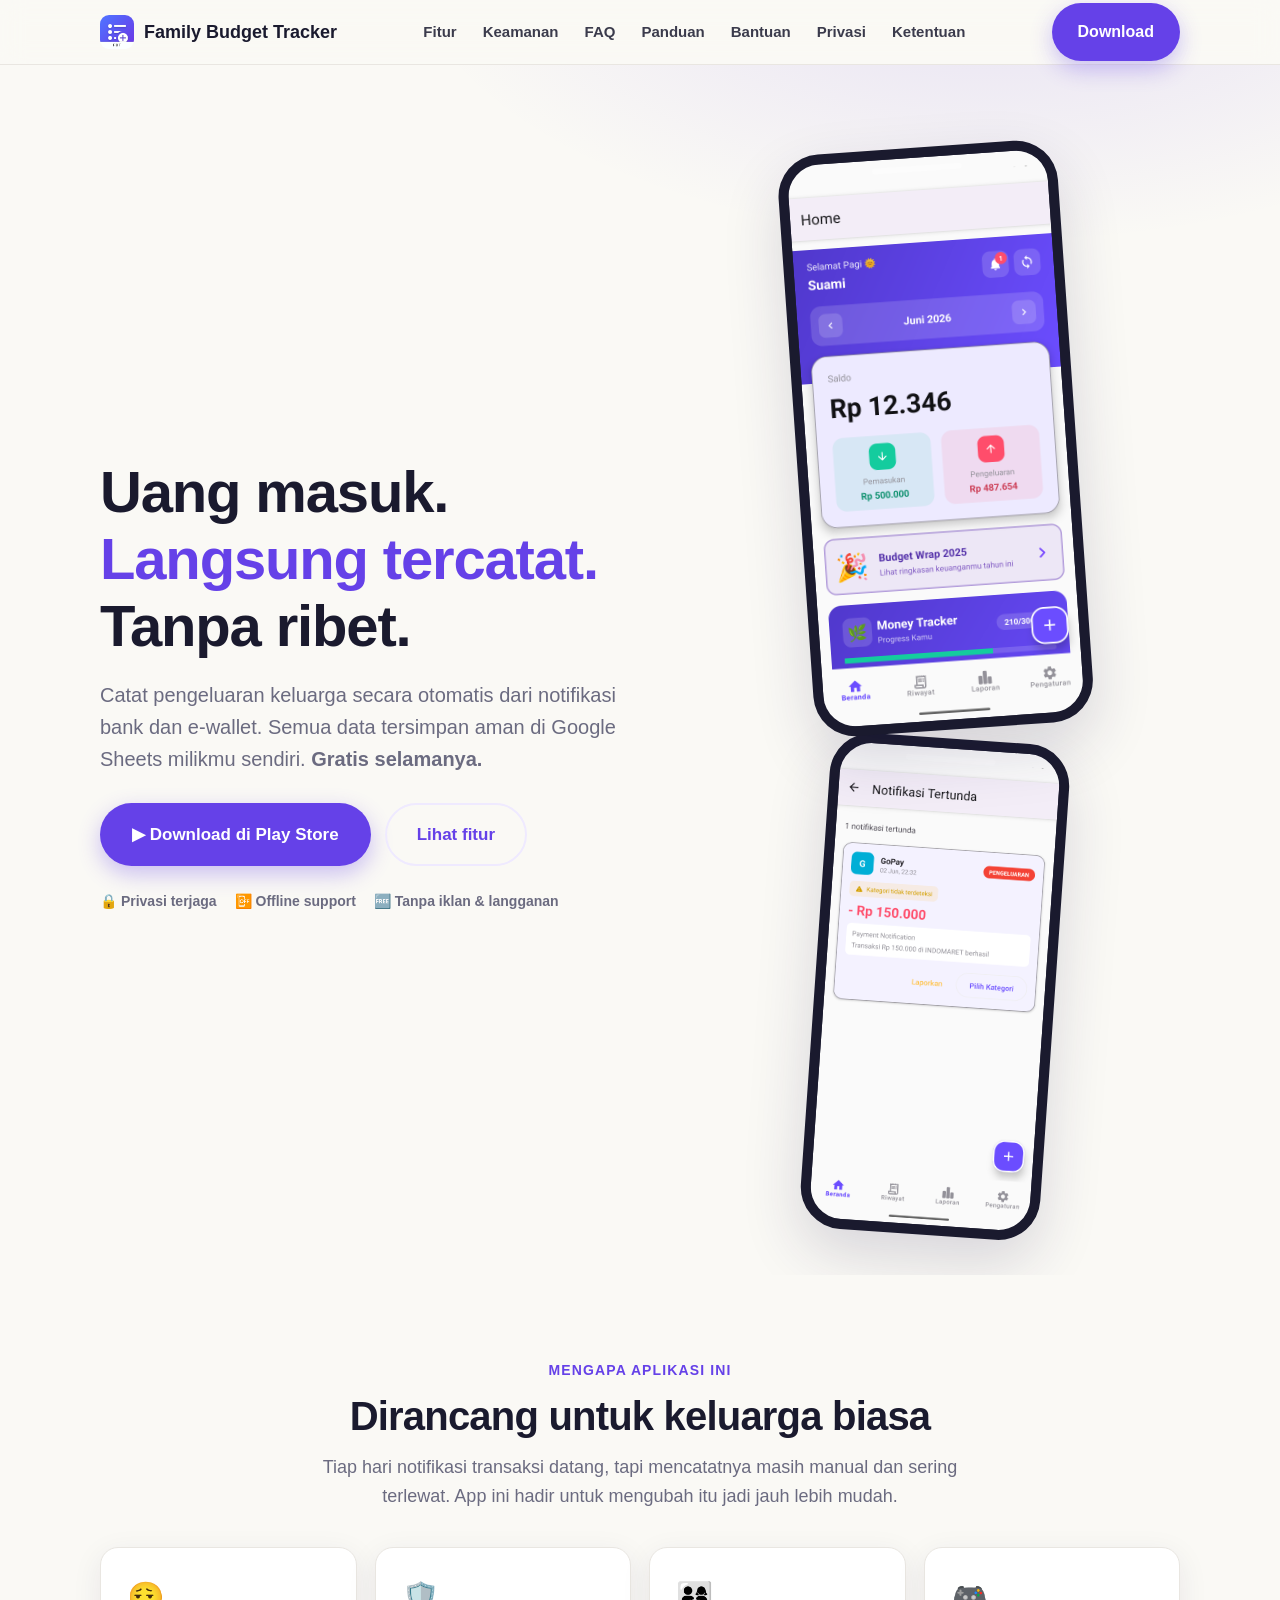
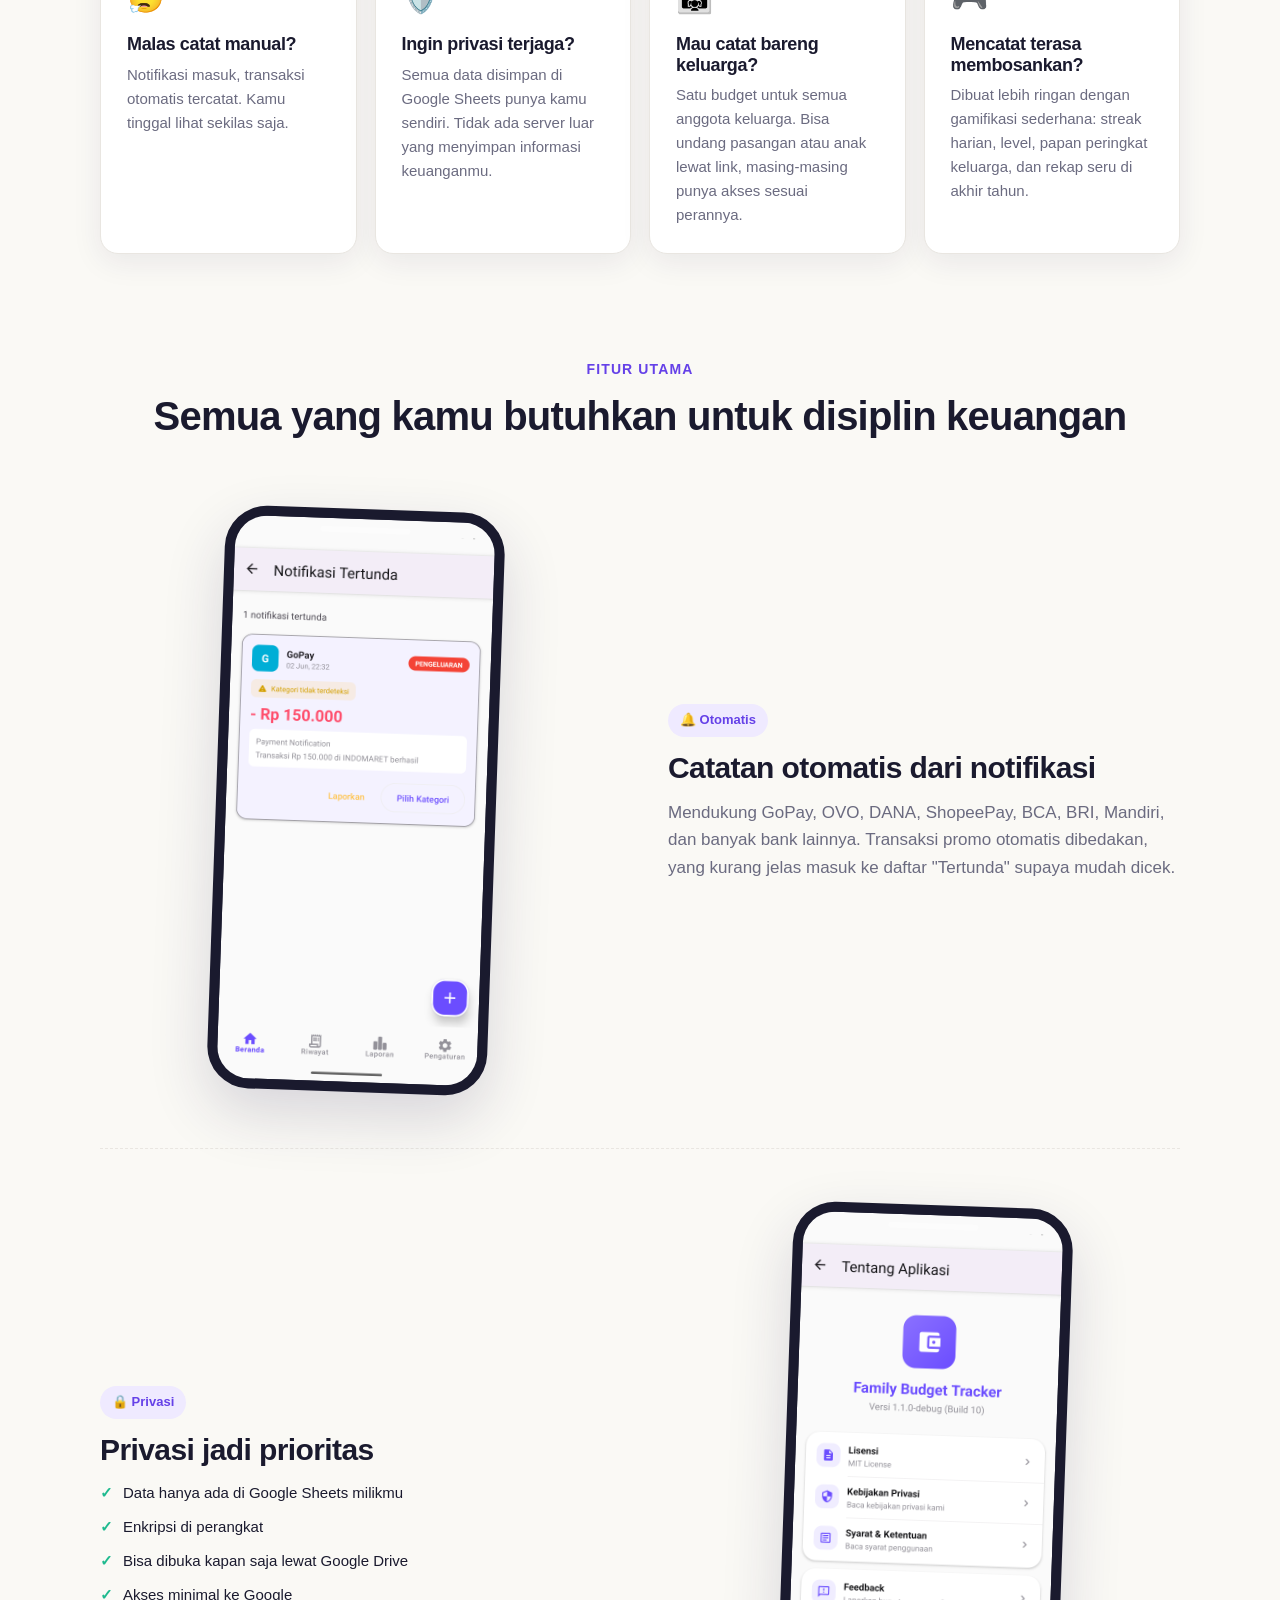
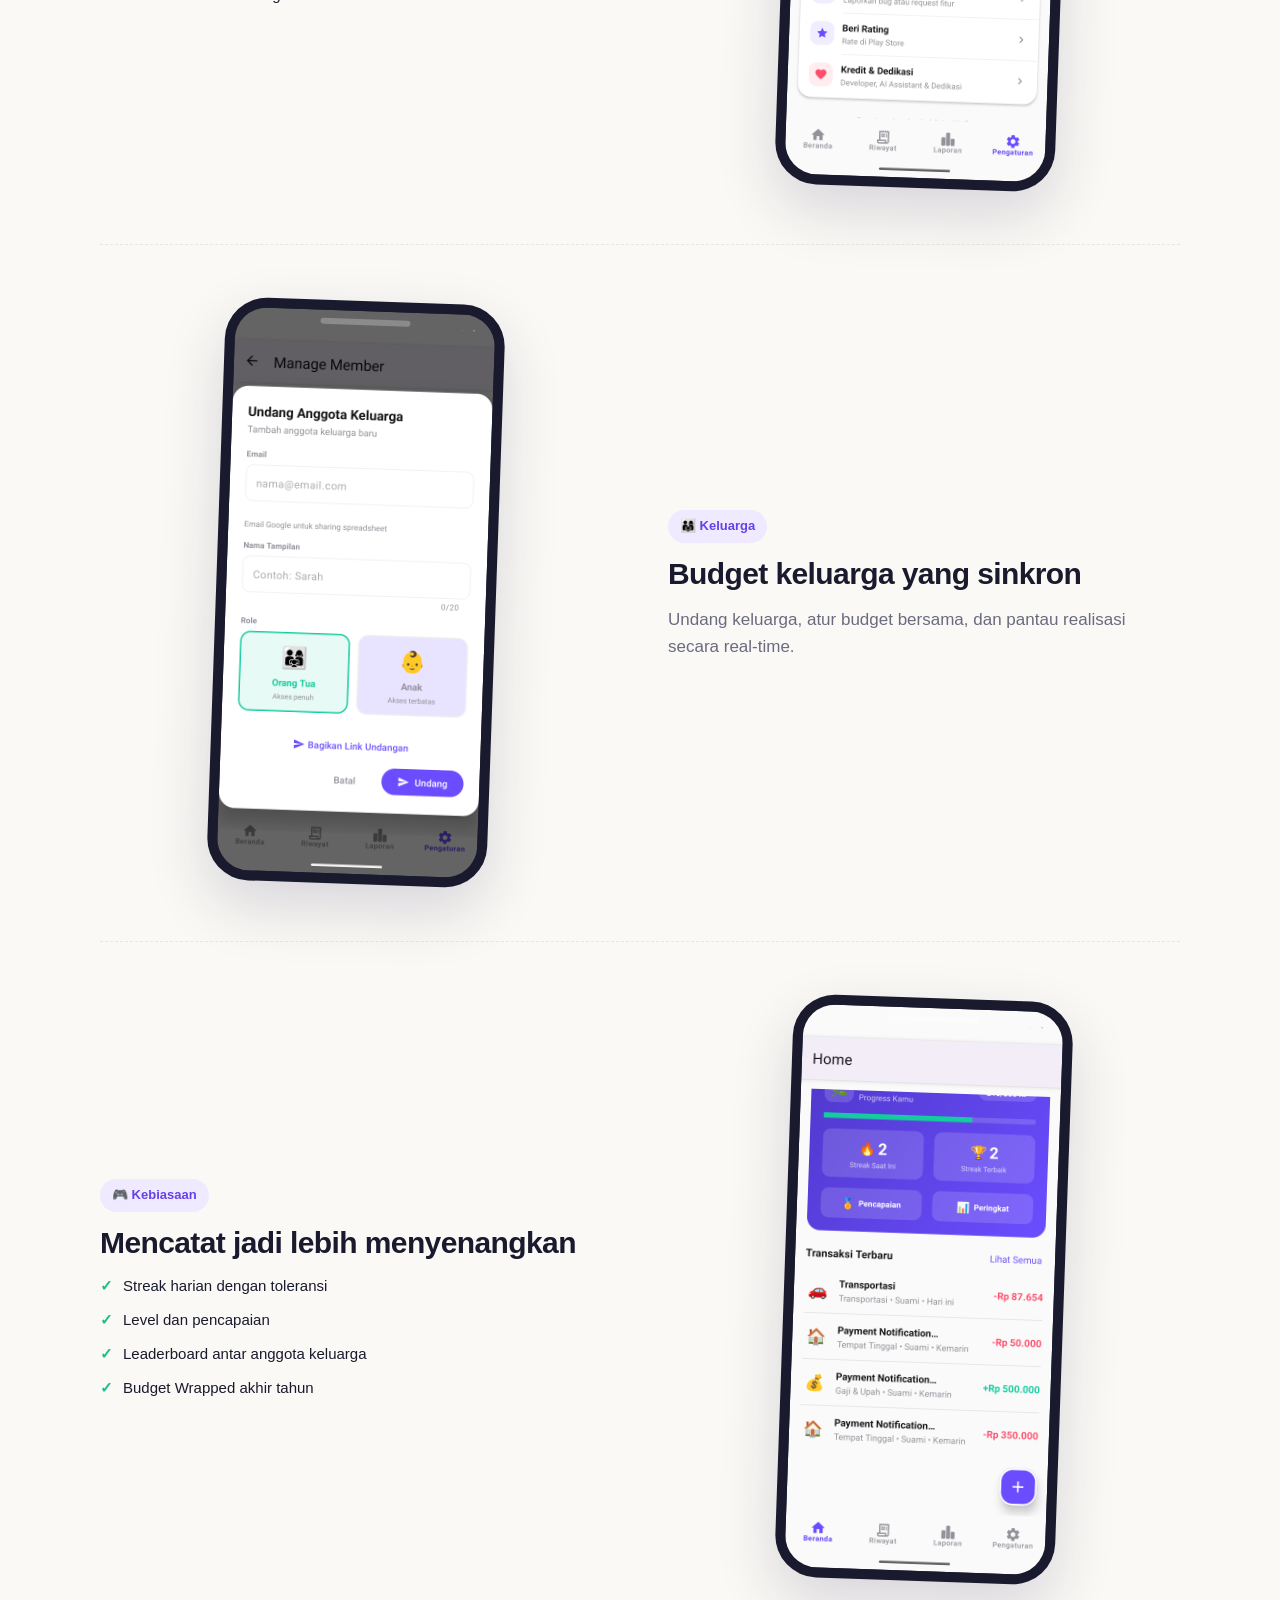
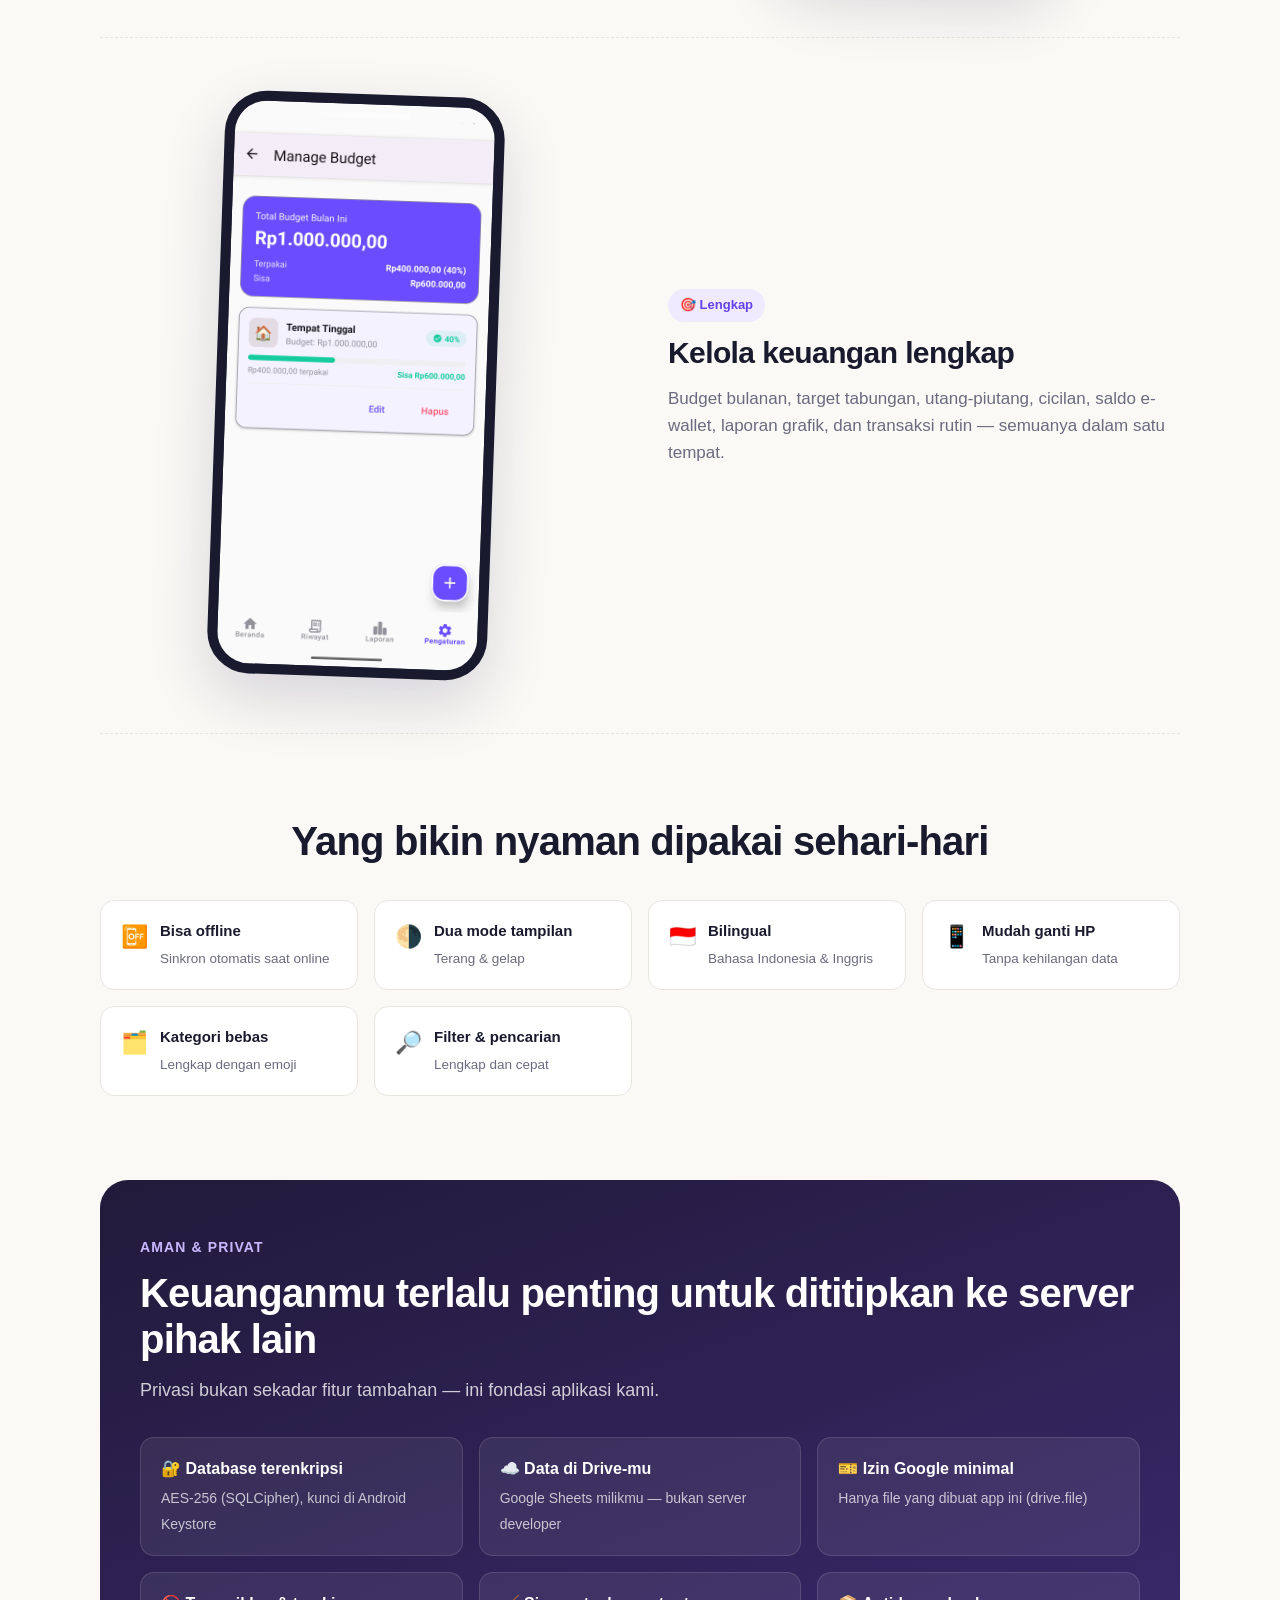
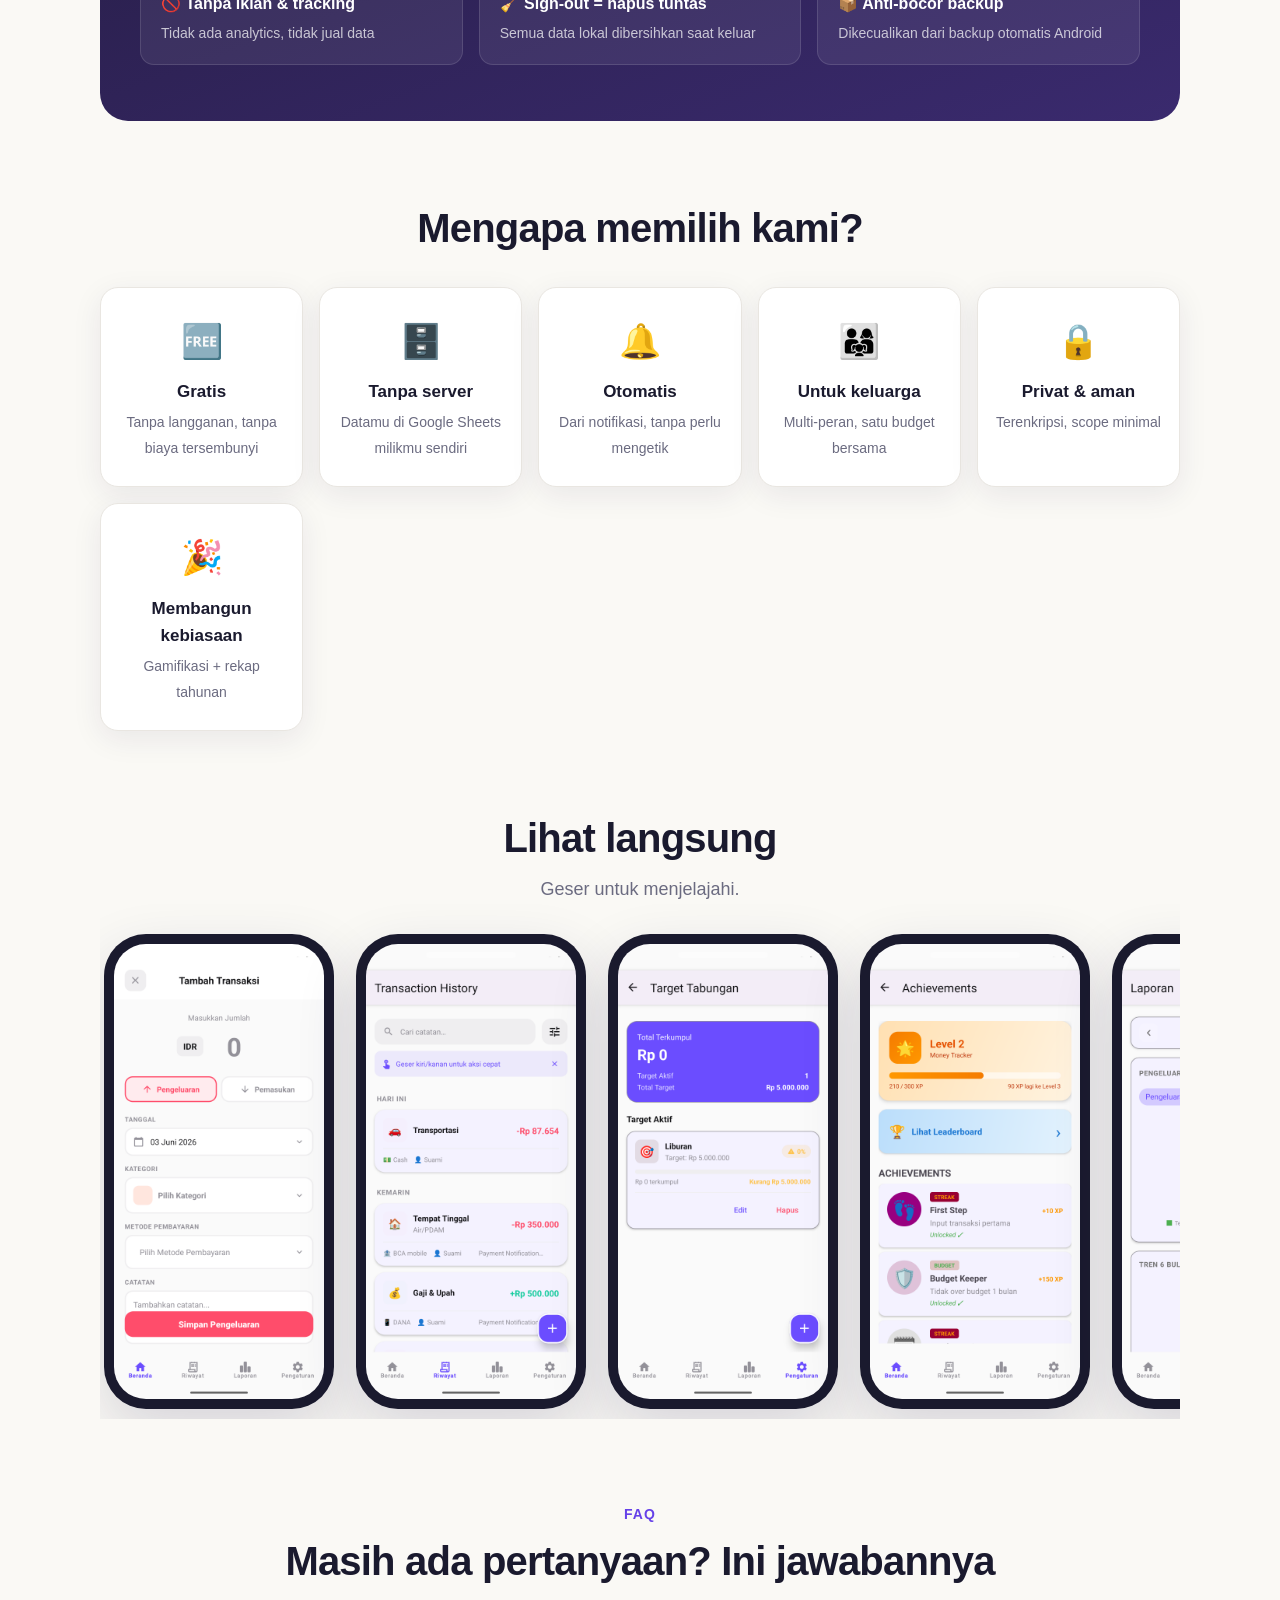
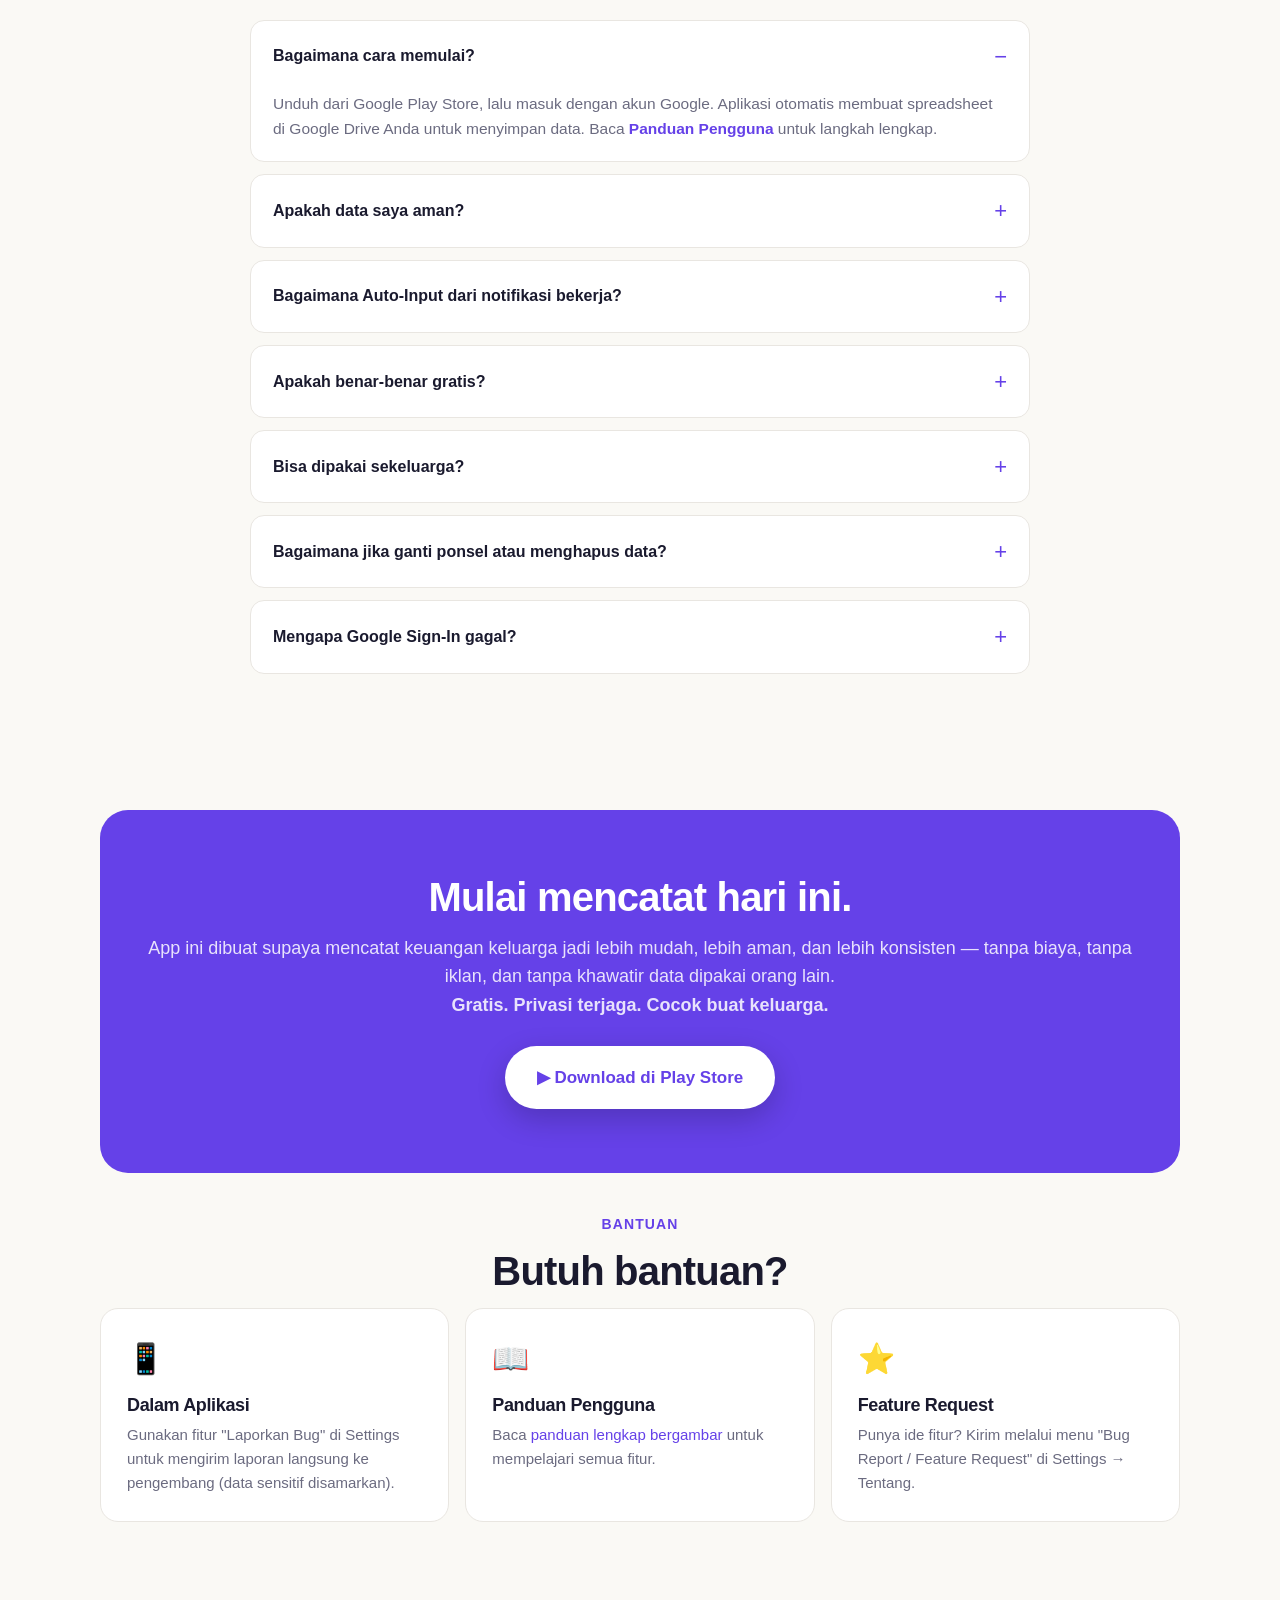
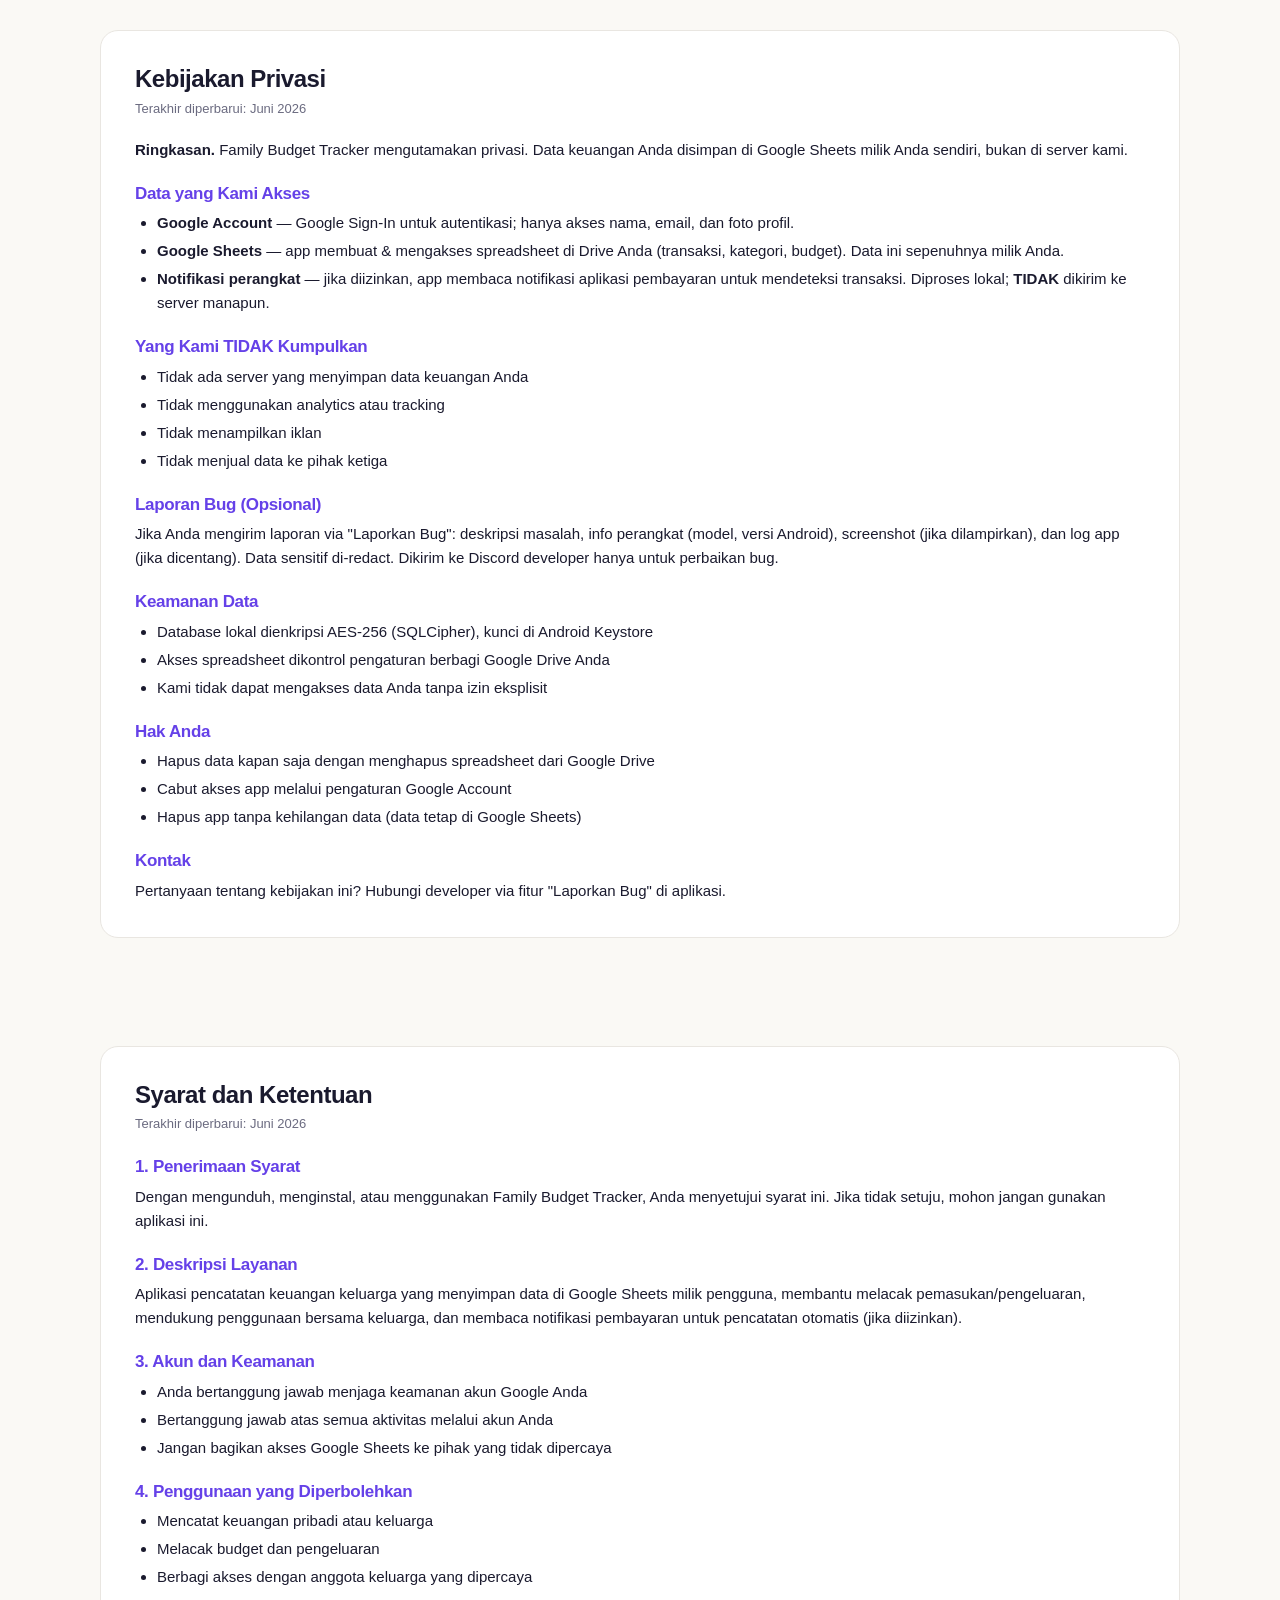
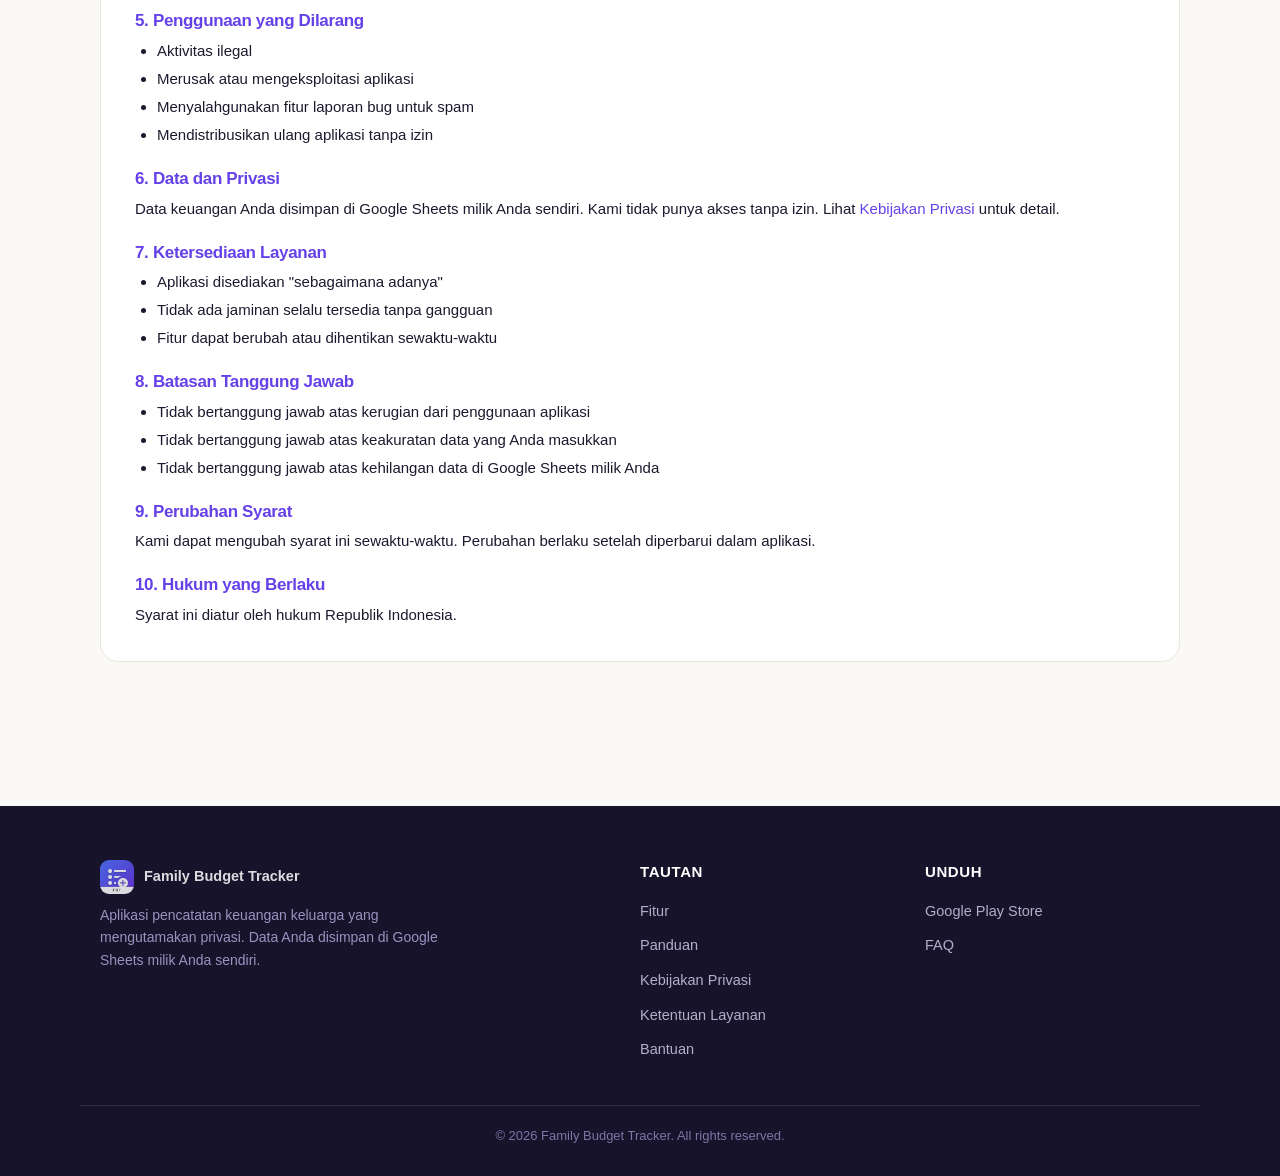
==== commit 0cb46891: "fix: link privacy policy + terms from homepage footer (OAuth verification)" ====
--- a/index.html
+++ b/index.html
@@ -506,8 +506,8 @@
       <ul>
         <li><a href="#fitur">Fitur</a></li>
         <li><a href="user-guide.html">Panduan</a></li>
-        <li><a href="#privasi">Privasi</a></li>
-        <li><a href="#ketentuan">Ketentuan</a></li>
+        <li><a href="privacy-policy.html">Kebijakan Privasi</a></li>
+        <li><a href="terms-of-service.html">Ketentuan Layanan</a></li>
         <li><a href="#bantuan">Bantuan</a></li>
       </ul>
     </div>
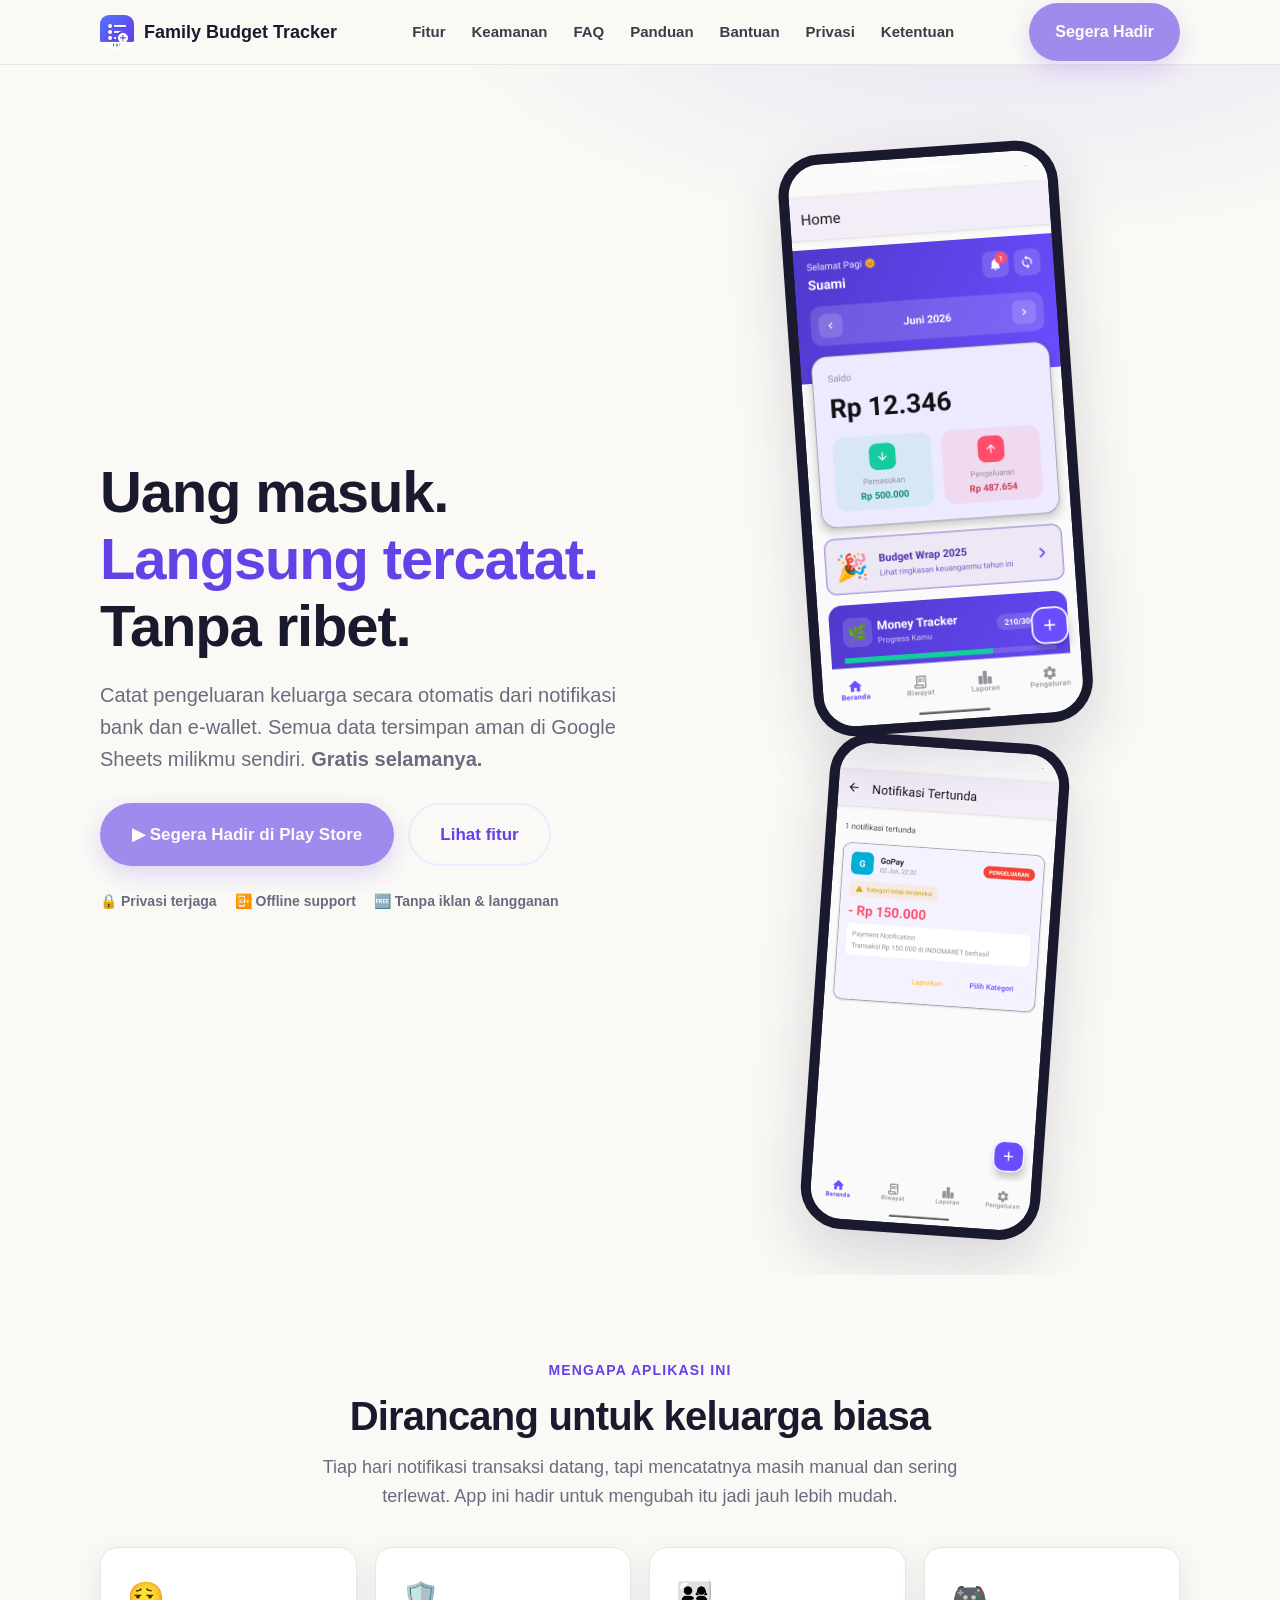
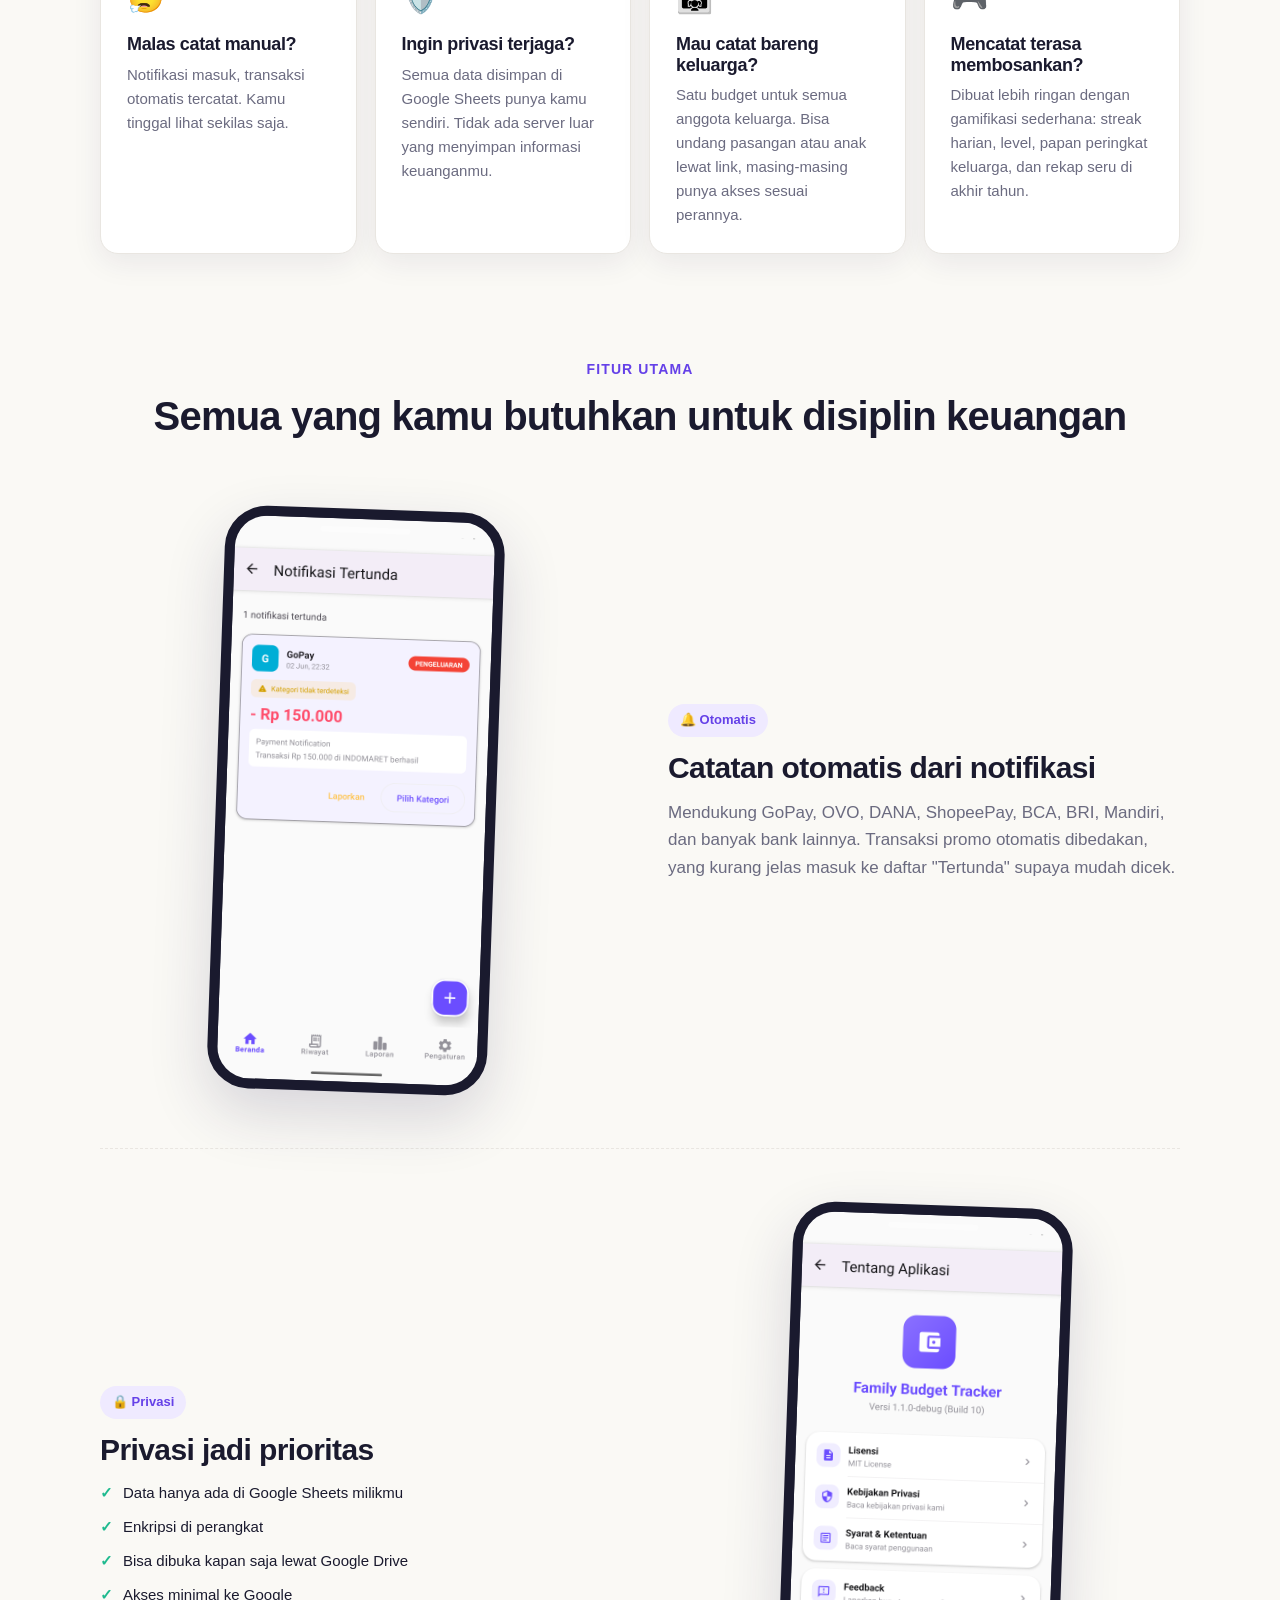
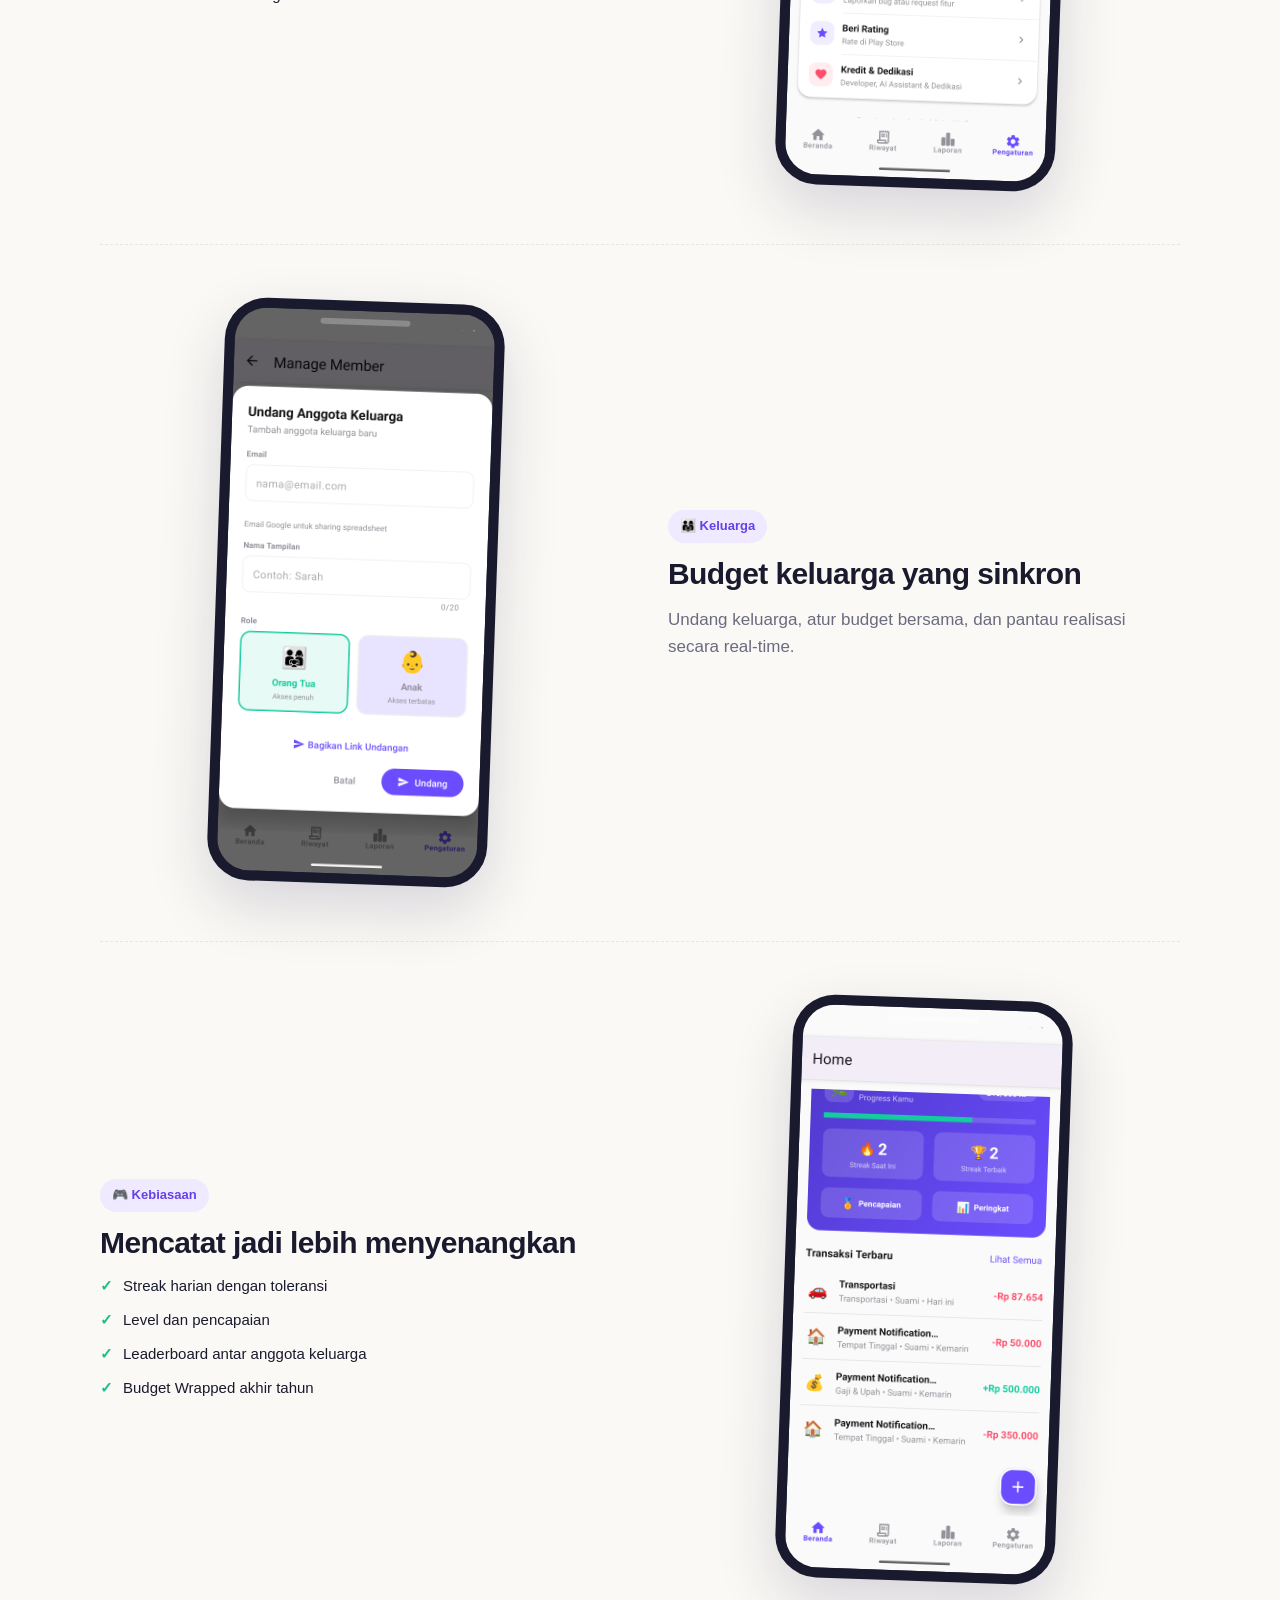
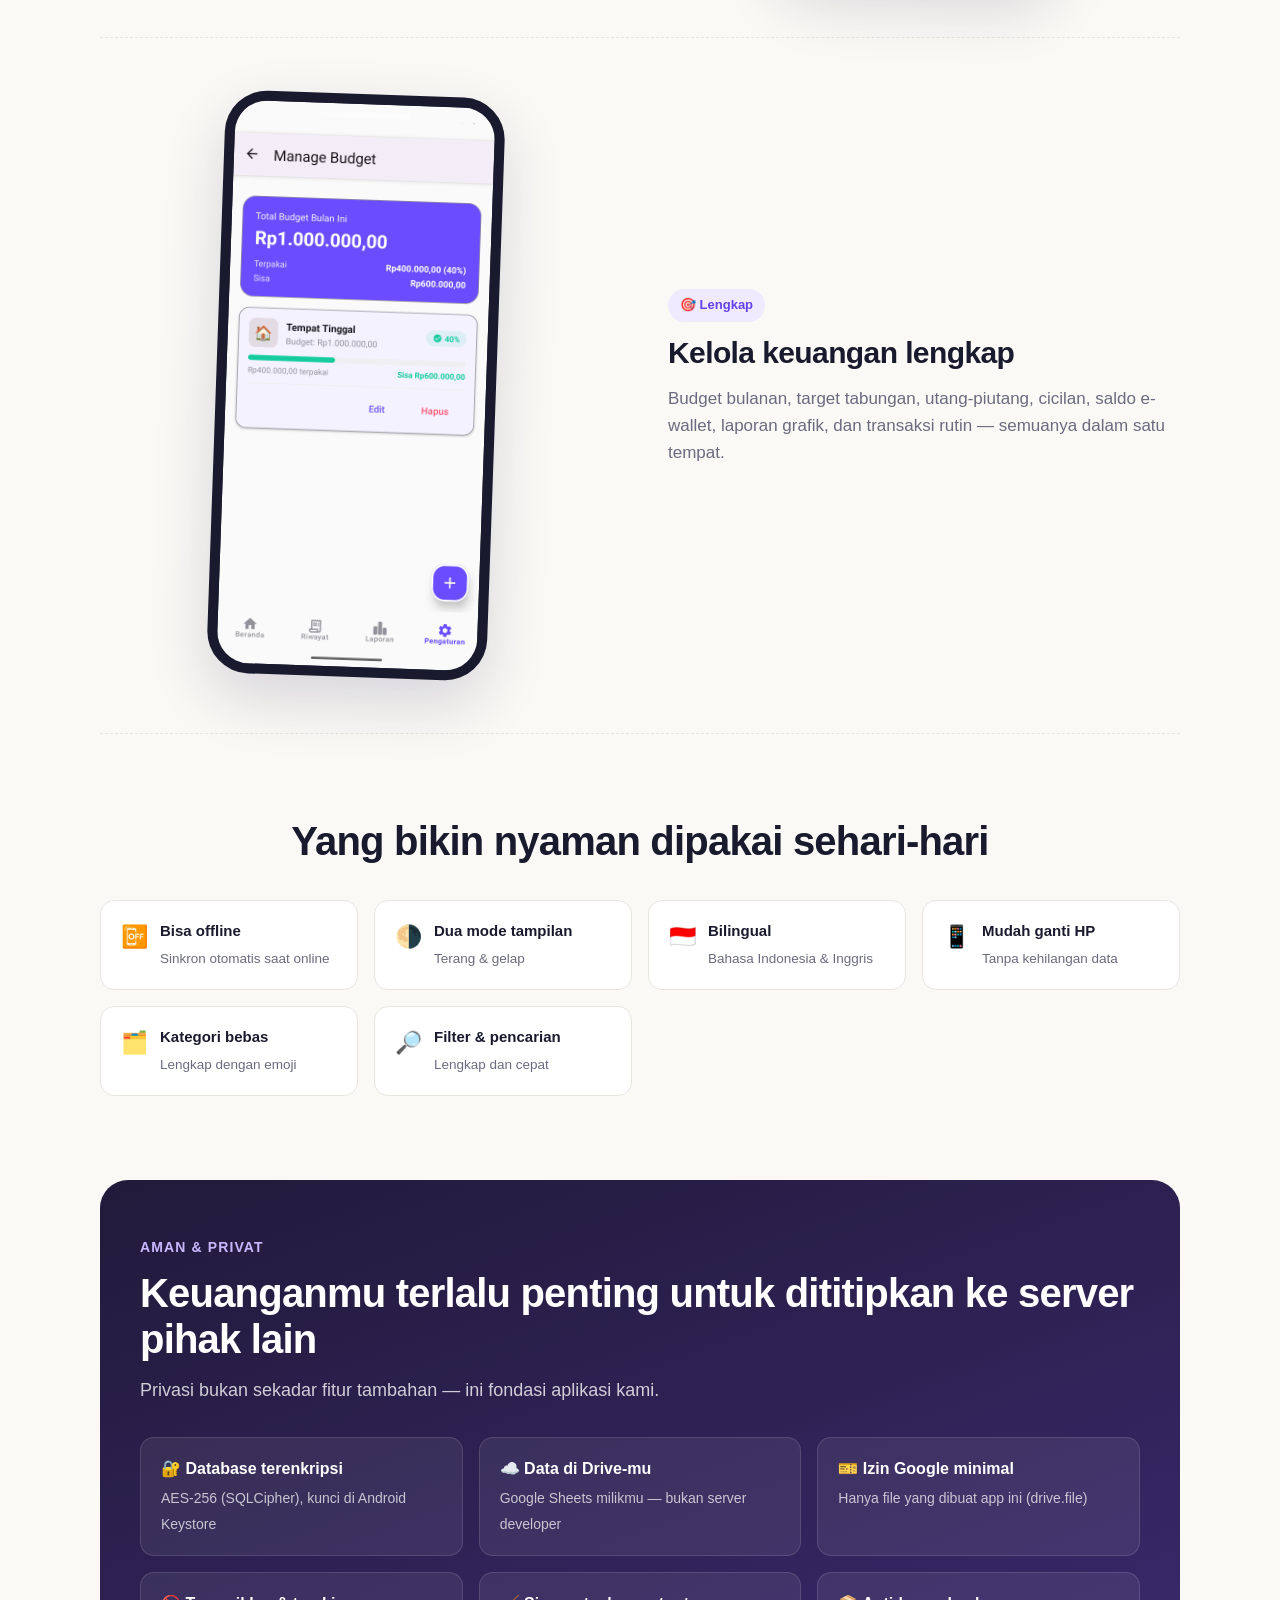
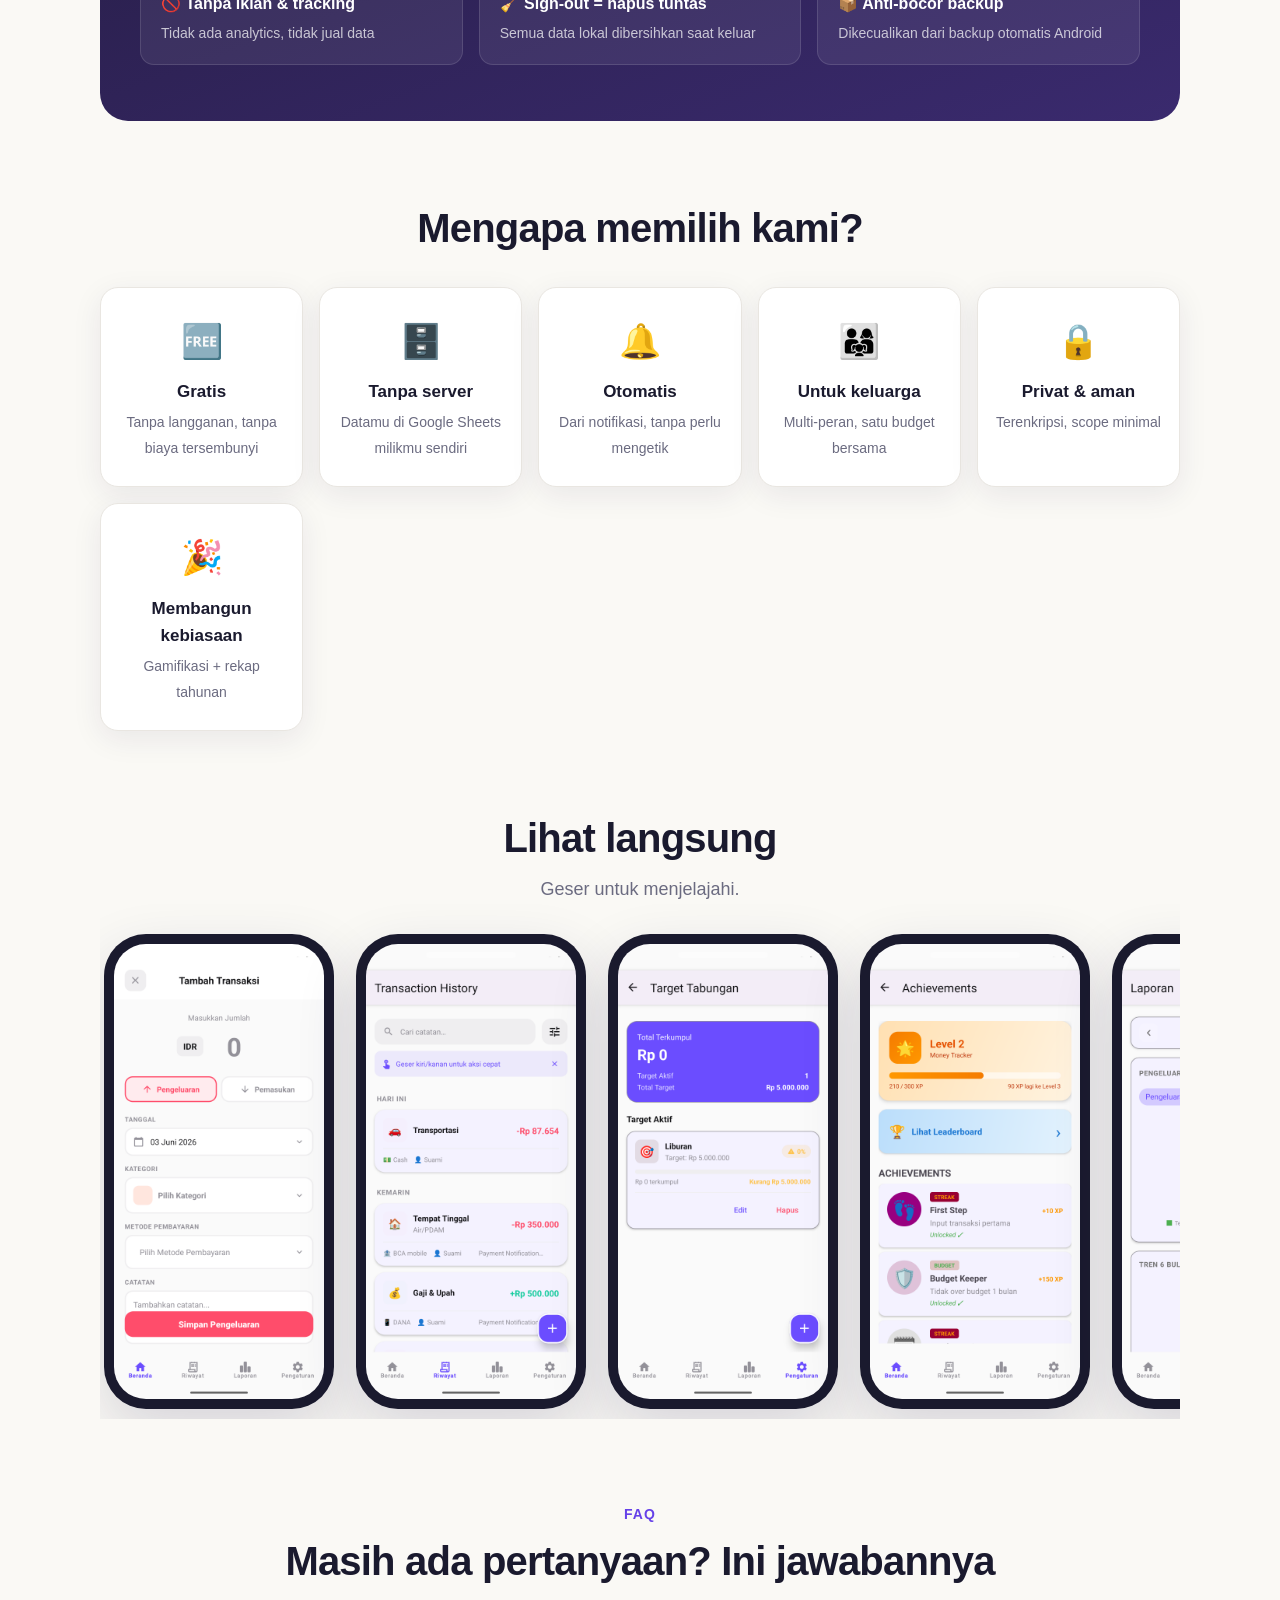
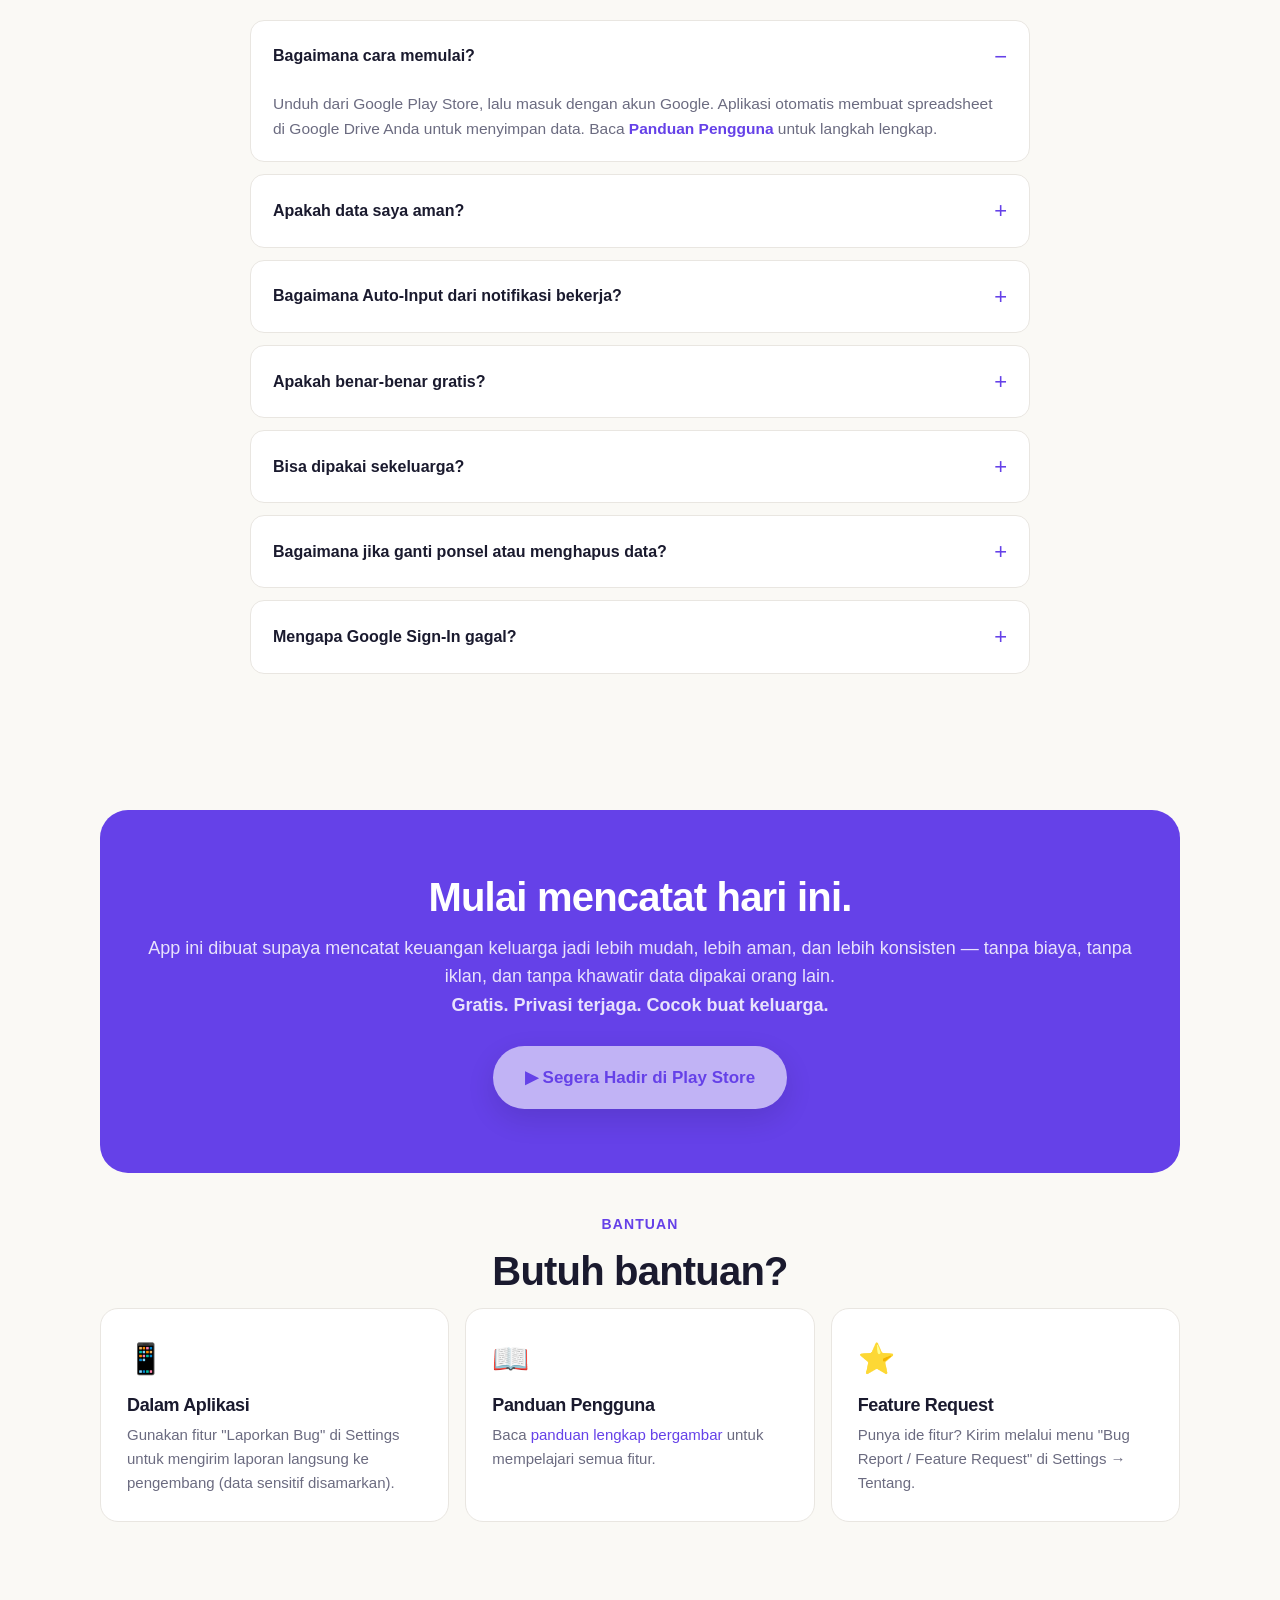
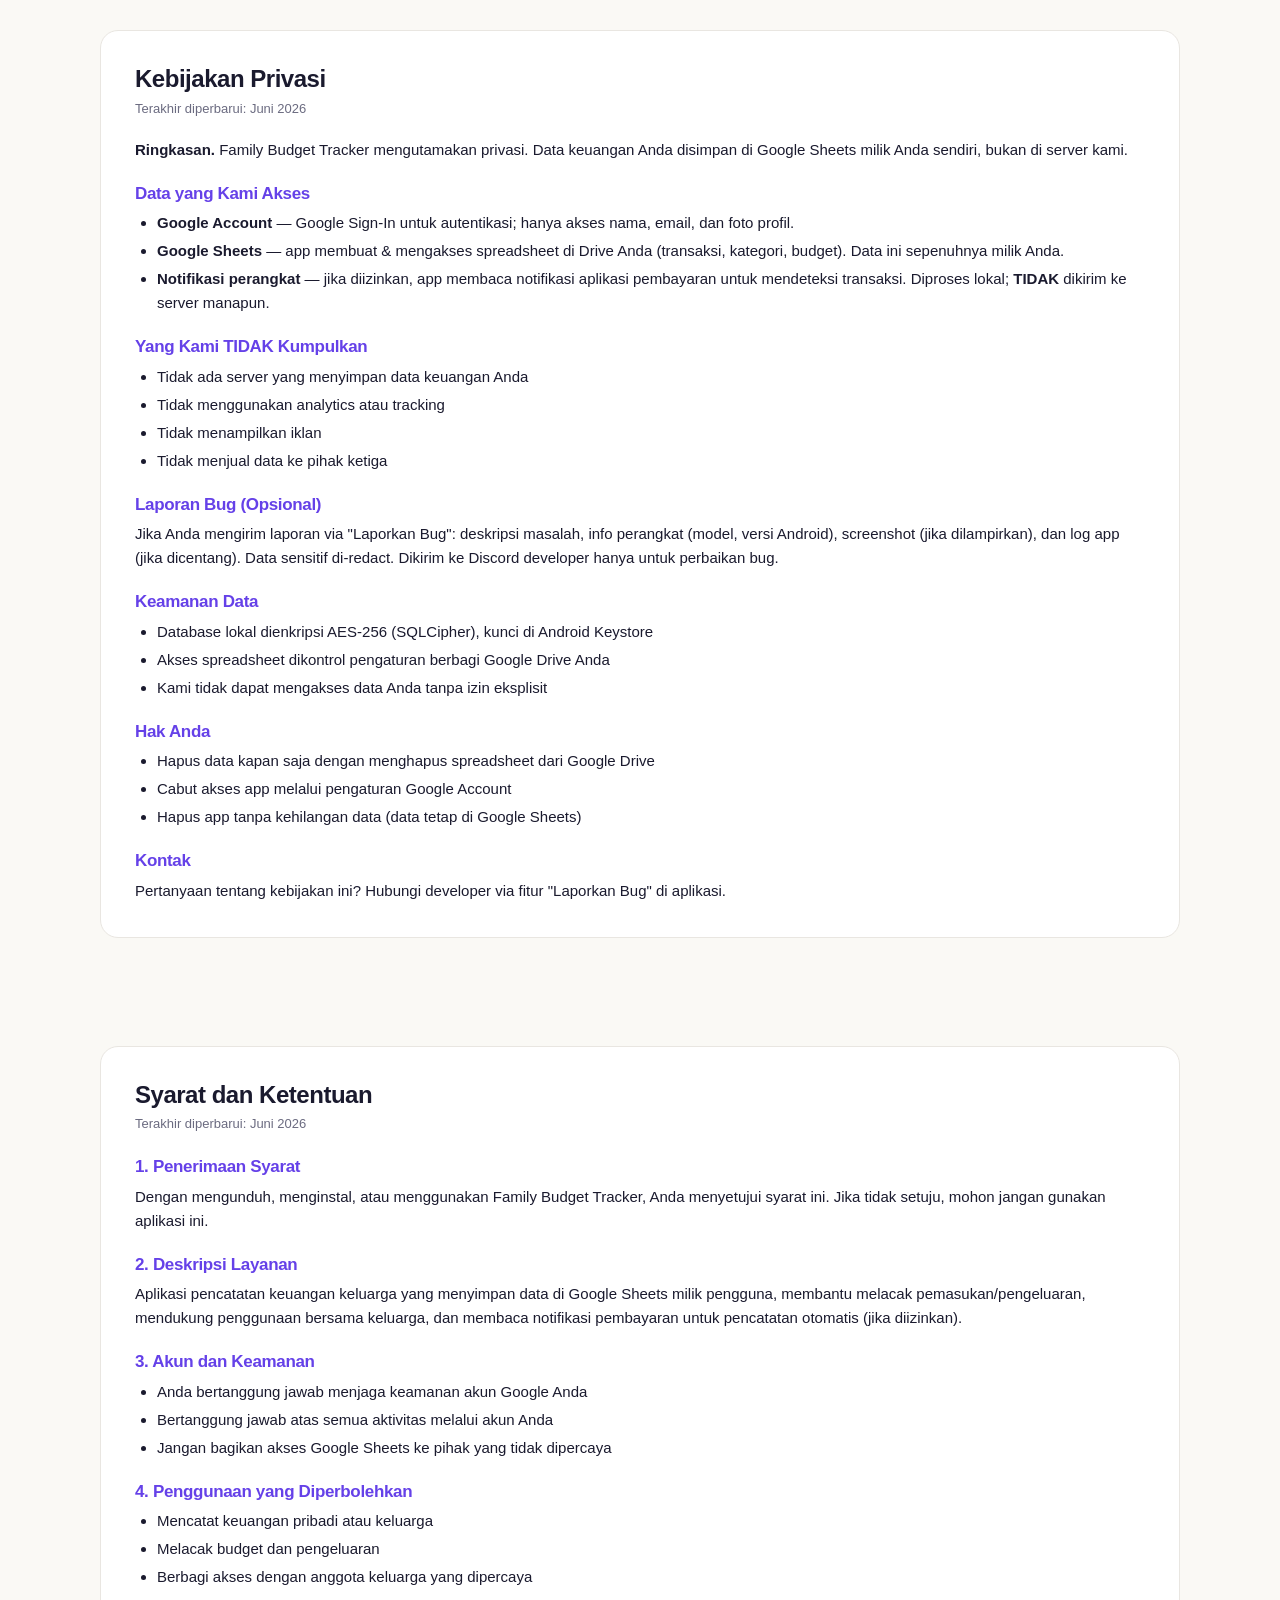
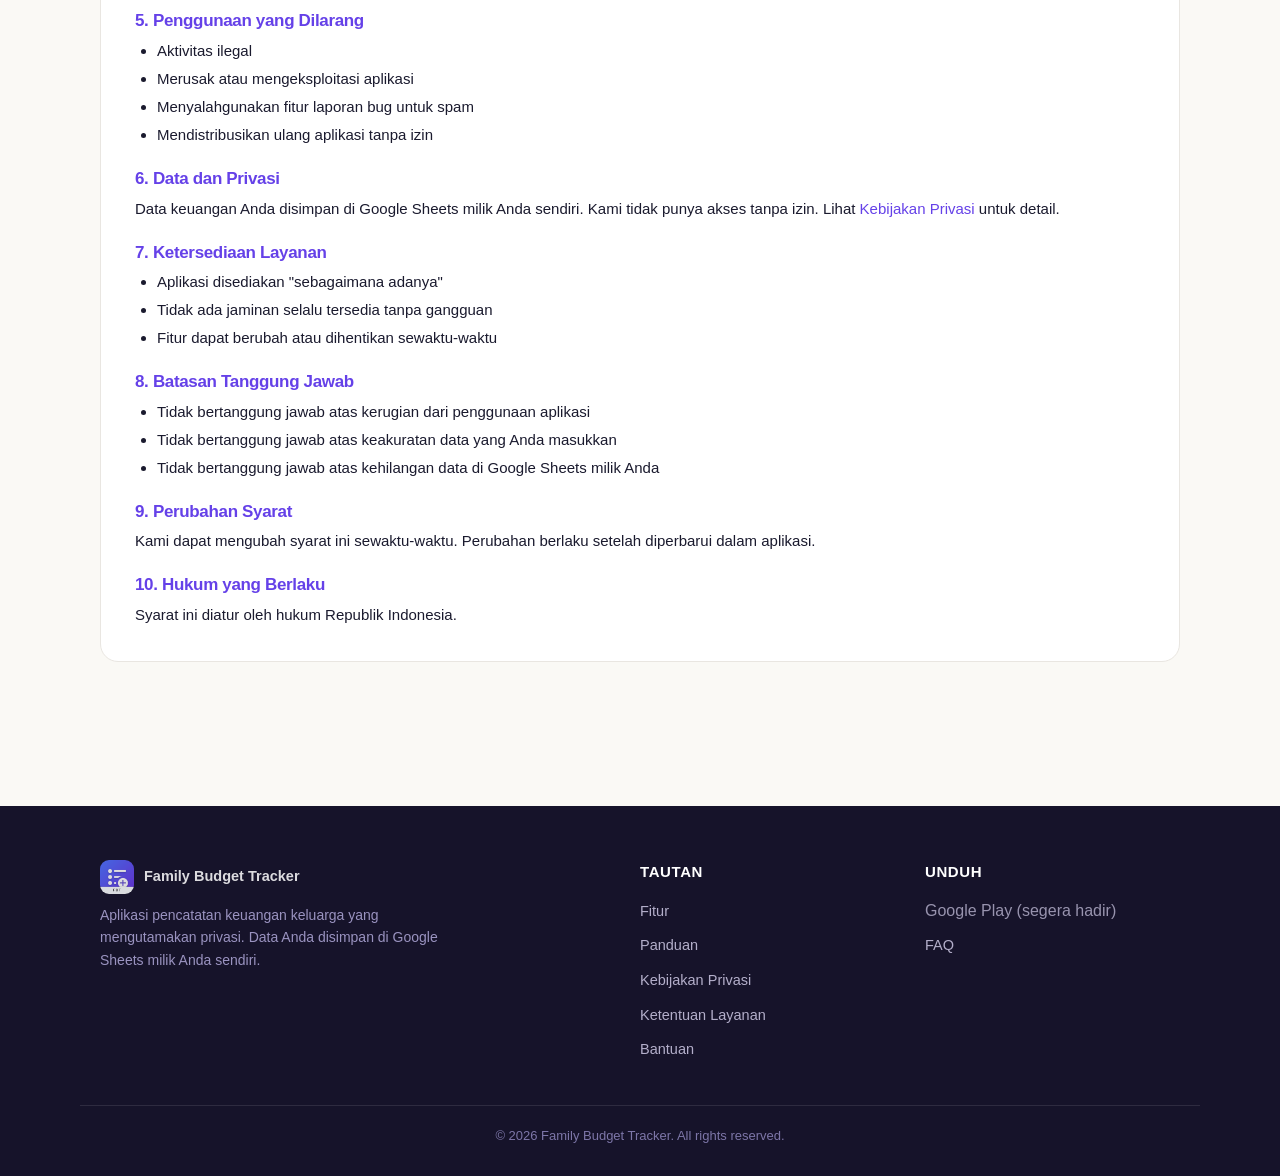
==== commit c1fdeca0: "seo/ux: Play CTAs -> 'Segera Hadir' until production (no dead 404 links)" ====
--- a/index.html
+++ b/index.html
@@ -30,7 +30,7 @@
 <link rel="apple-touch-icon" href="apple-touch-icon.png">
 
 <script type="application/ld+json">
-{"@context":"https://schema.org","@type":"MobileApplication","name":"Family Budget Tracker","operatingSystem":"Android","applicationCategory":"FinanceApplication","offers":{"@type":"Offer","price":"0","priceCurrency":"IDR"},"description":"Aplikasi pencatatan keuangan keluarga privacy-first. Data di Google Sheets milik pengguna.","inLanguage":["id","en"]}
+{"@context":"https://schema.org","@type":"MobileApplication","name":"Family Budget Tracker","operatingSystem":"Android","applicationCategory":"FinanceApplication","url":"https://familybudgettracker.app/","screenshot":"https://familybudgettracker.app/screenshots/guide_07_home_dashboard_phone_large_light.png","offers":{"@type":"Offer","price":"0","priceCurrency":"IDR"},"description":"Aplikasi pencatatan keuangan keluarga privacy-first. Data di Google Sheets milik pengguna.","inLanguage":["id","en"]}
 </script>
 
 <style>
@@ -220,7 +220,7 @@
     </ul>
     <div class="nav-cta">
       <label class="hamburger" for="nav-toggle" aria-label="Buka menu">☰</label>
-      <a class="btn btn-primary" href="https://play.google.com/store/apps/details?id=com.familybudget.app" rel="noopener">Download</a>
+      <span class="btn btn-primary" style="opacity:.6;cursor:default" aria-disabled="true" title="Segera hadir di Google Play">Segera Hadir</span>
     </div>
   </nav>
 </header>
@@ -235,7 +235,7 @@
       <h1>Uang masuk. <span class="accent">Langsung tercatat.</span> Tanpa ribet.</h1>
       <p class="lead">Catat pengeluaran keluarga secara otomatis dari notifikasi bank dan e-wallet. Semua data tersimpan aman di Google Sheets milikmu sendiri. <b>Gratis selamanya.</b></p>
       <div class="hero-cta">
-        <a class="btn btn-primary btn-lg" href="https://play.google.com/store/apps/details?id=com.familybudget.app" rel="noopener">▶ Download di Play Store</a>
+        <span class="btn btn-primary btn-lg" style="opacity:.6;cursor:default" aria-disabled="true" title="Segera hadir di Google Play">▶ Segera Hadir di Play Store</span>
         <a class="btn btn-ghost btn-lg" href="#fitur">Lihat fitur</a>
       </div>
       <div class="trust">
@@ -417,7 +417,7 @@
   <div class="cta-band">
     <h2>Mulai mencatat hari ini.</h2>
     <p>App ini dibuat supaya mencatat keuangan keluarga jadi lebih mudah, lebih aman, dan lebih konsisten — tanpa biaya, tanpa iklan, dan tanpa khawatir data dipakai orang lain.<br><b>Gratis. Privasi terjaga. Cocok buat keluarga.</b></p>
-    <a class="btn btn-primary btn-lg" href="https://play.google.com/store/apps/details?id=com.familybudget.app" rel="noopener">▶ Download di Play Store</a>
+    <span class="btn btn-primary btn-lg" style="opacity:.6;cursor:default" aria-disabled="true" title="Segera hadir di Google Play">▶ Segera Hadir di Play Store</span>
   </div>
 </section>
 
@@ -506,15 +506,15 @@
       <ul>
         <li><a href="#fitur">Fitur</a></li>
         <li><a href="user-guide.html">Panduan</a></li>
-        <li><a href="privacy-policy.html">Kebijakan Privasi</a></li>
-        <li><a href="terms-of-service.html">Ketentuan Layanan</a></li>
+        <li><a href="privacy-policy">Kebijakan Privasi</a></li>
+        <li><a href="terms-of-service">Ketentuan Layanan</a></li>
         <li><a href="#bantuan">Bantuan</a></li>
       </ul>
     </div>
     <div>
       <h4>Unduh</h4>
       <ul>
-        <li><a href="https://play.google.com/store/apps/details?id=com.familybudget.app" rel="noopener">Google Play Store</a></li>
+        <li><span style="opacity:.7">Google Play (segera hadir)</span></li>
         <li><a href="#faq">FAQ</a></li>
       </ul>
     </div>
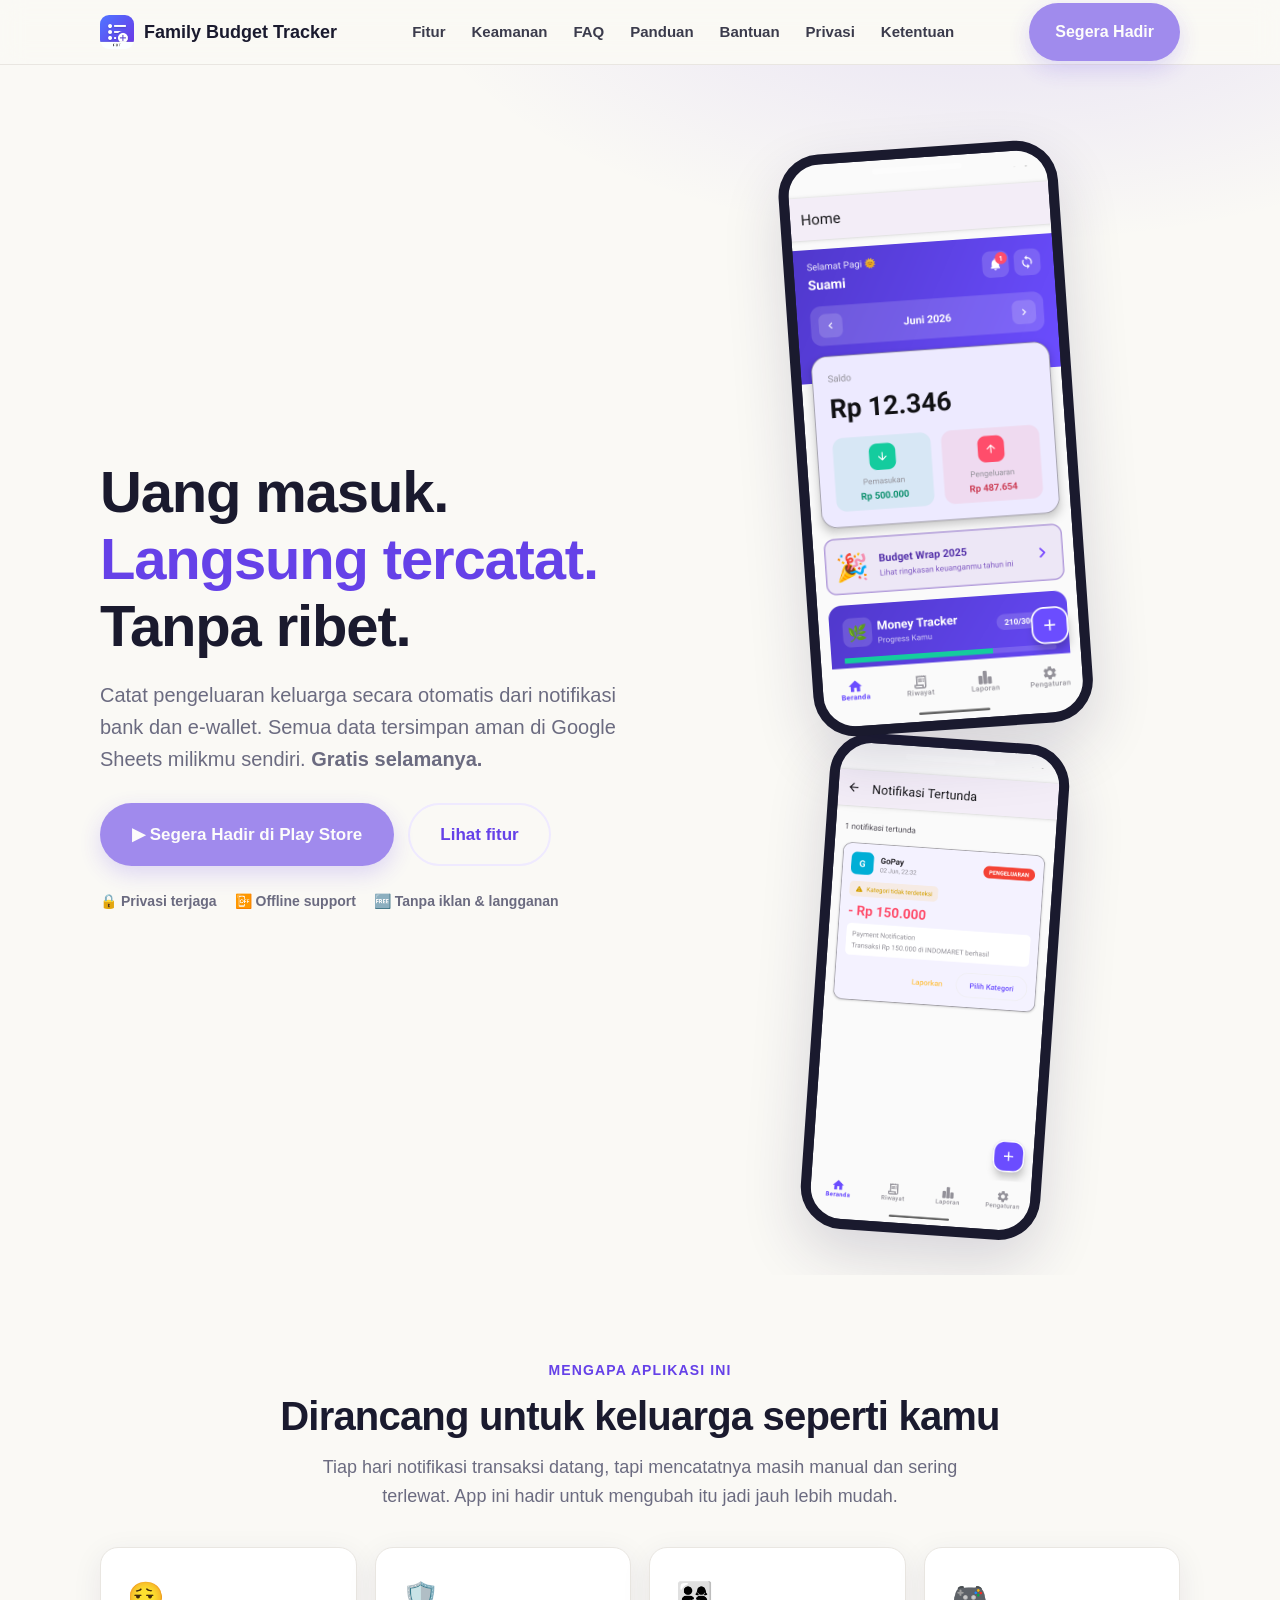
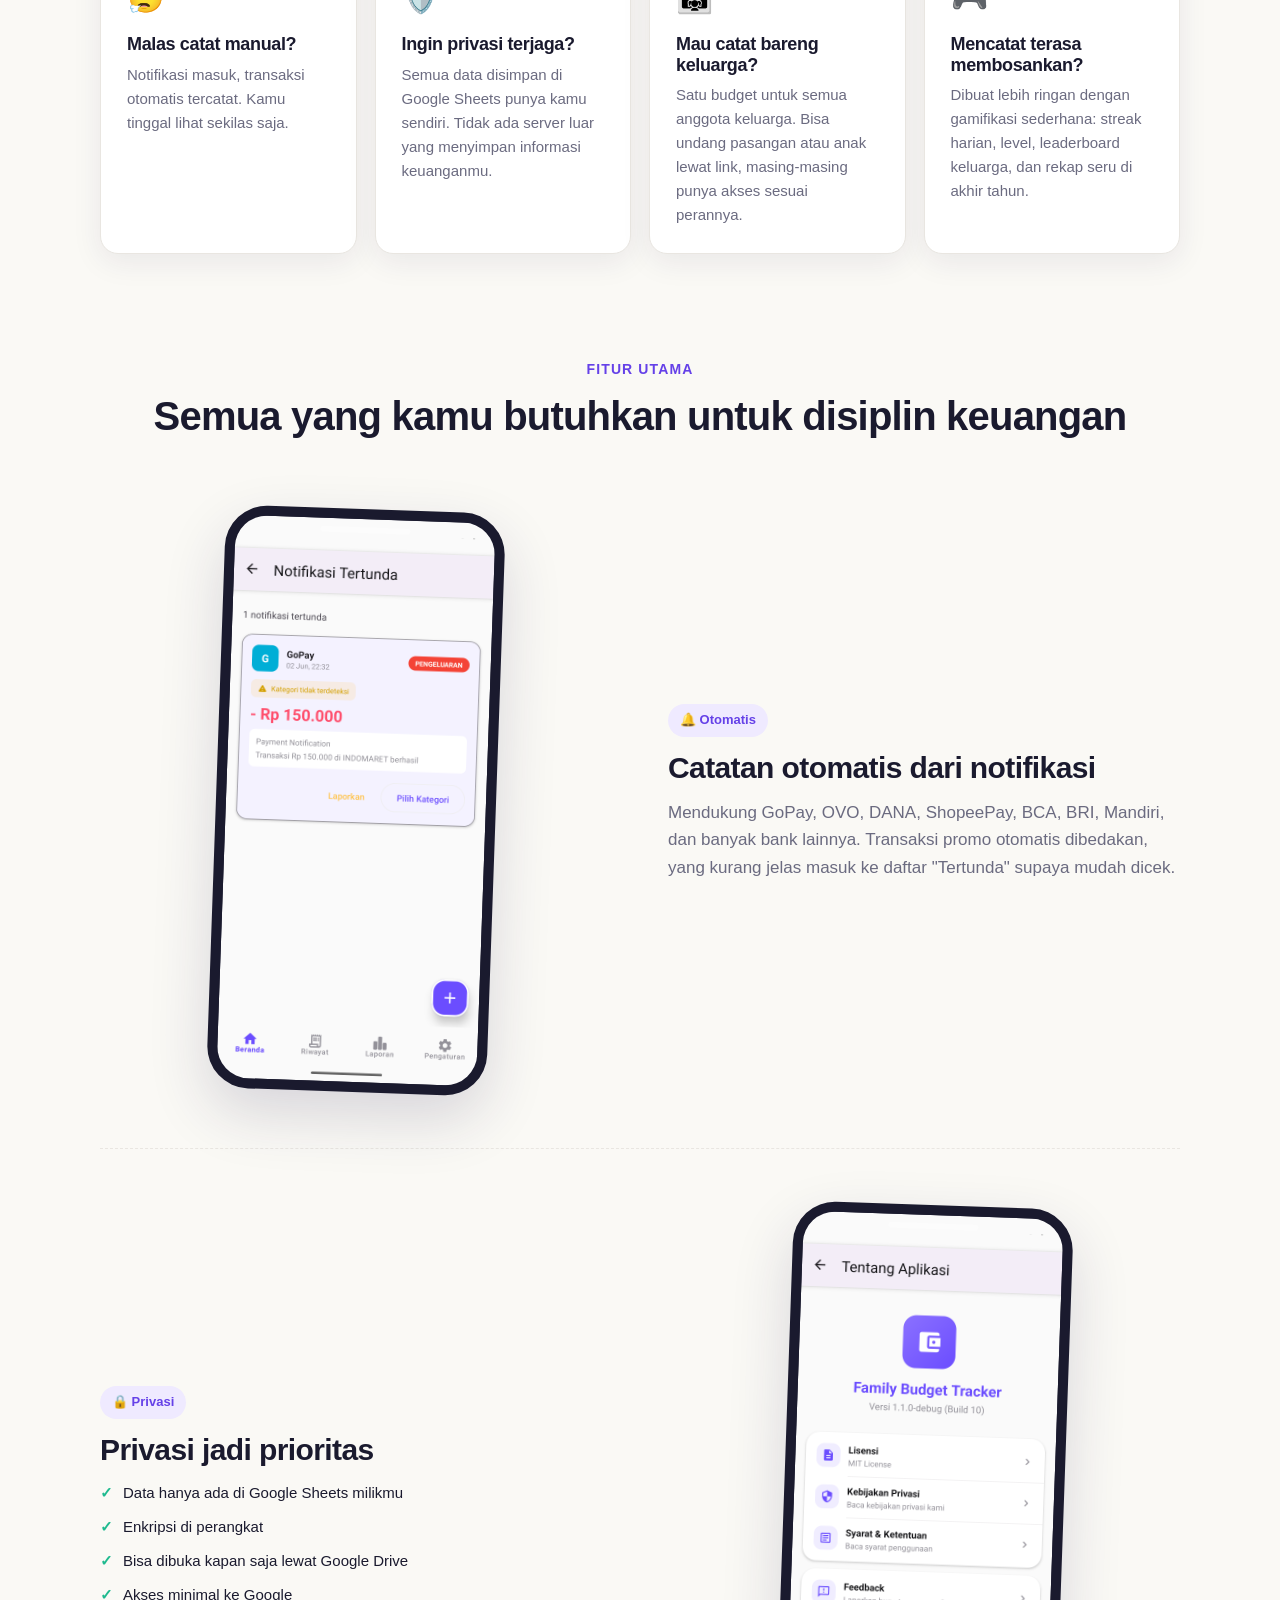
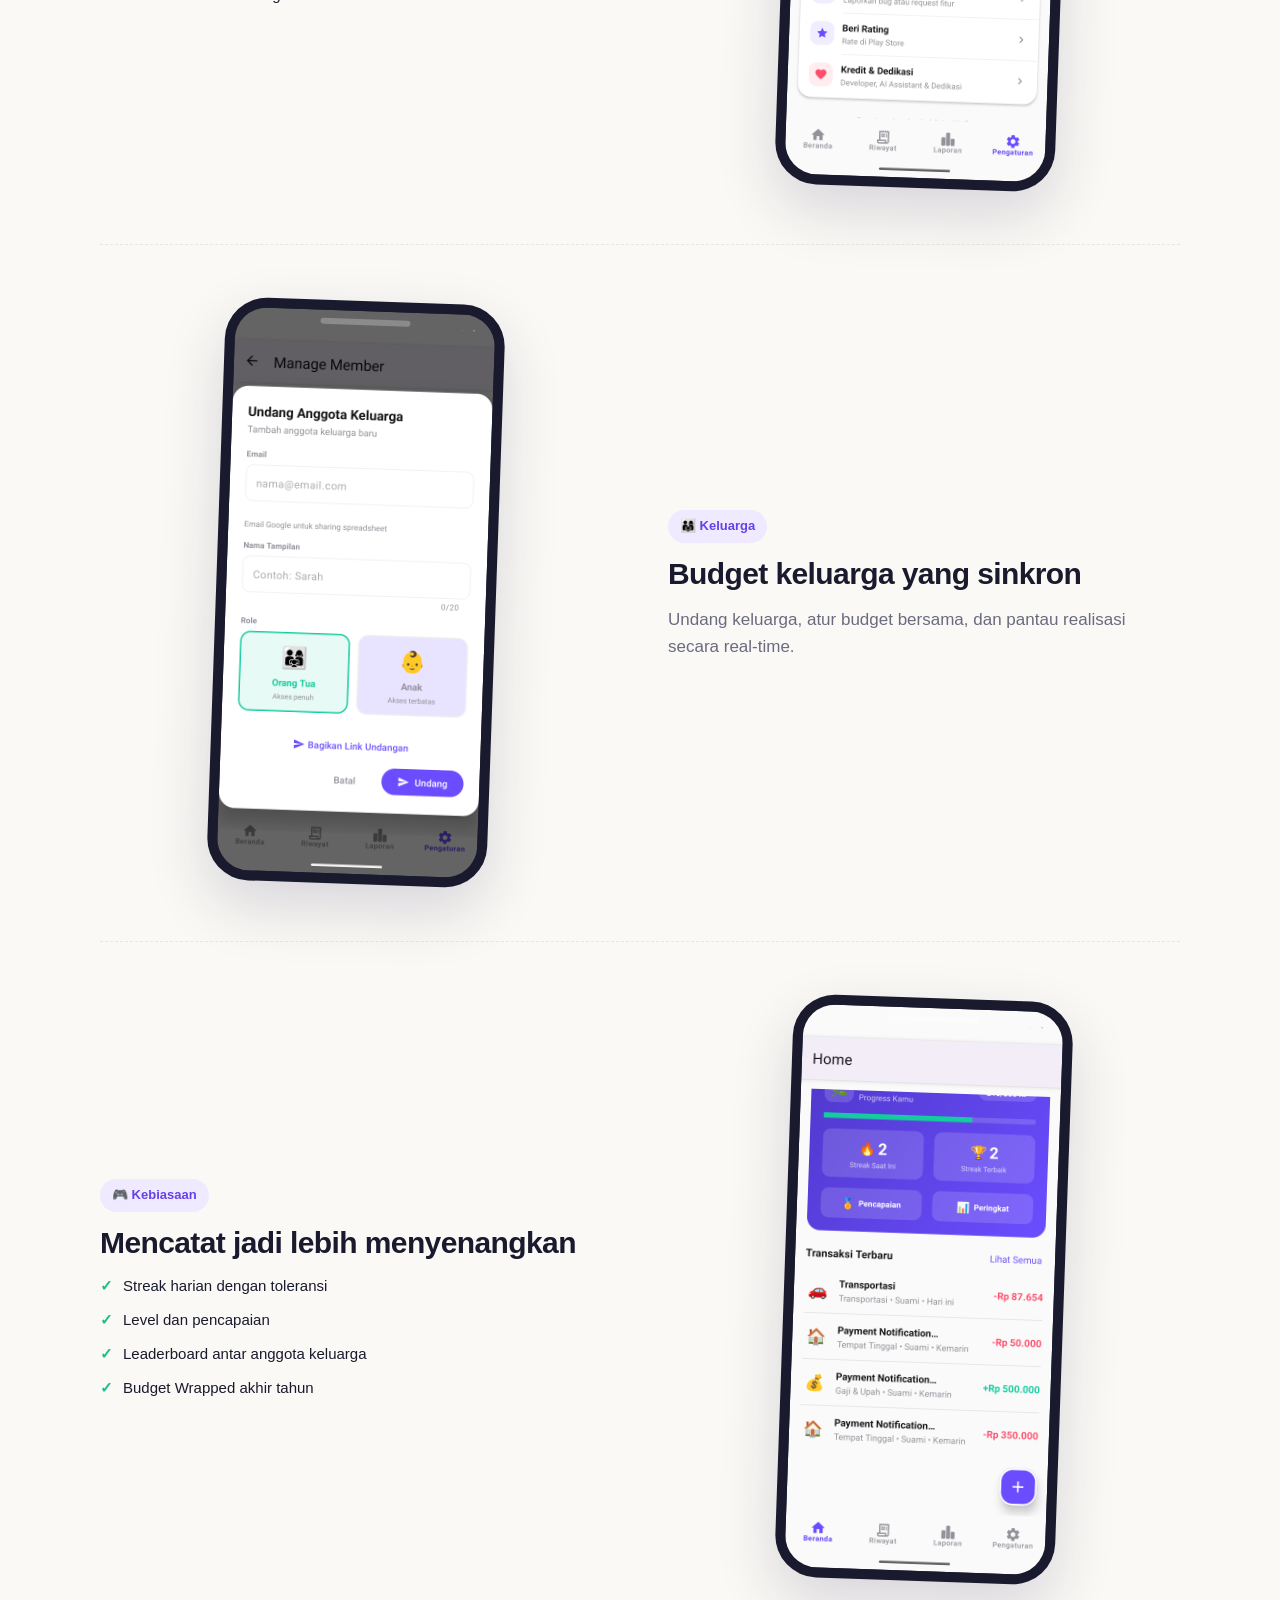
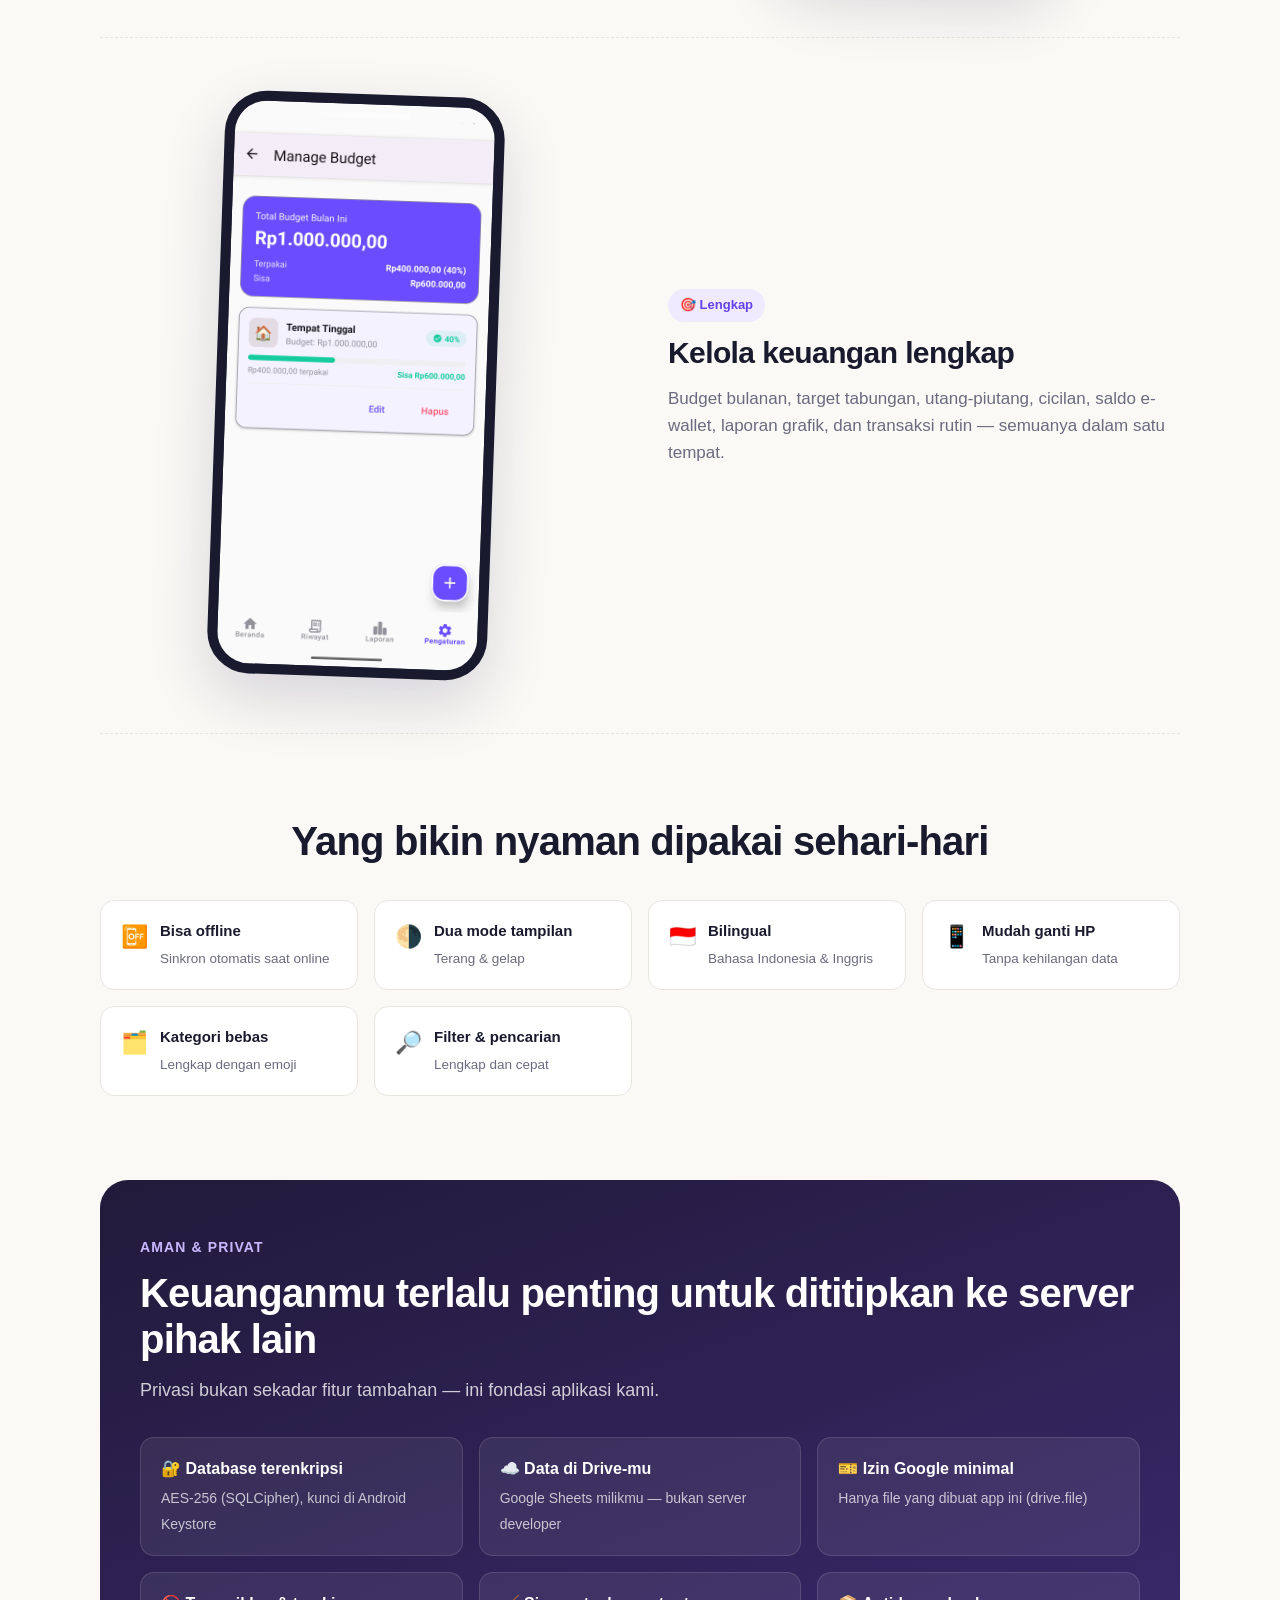
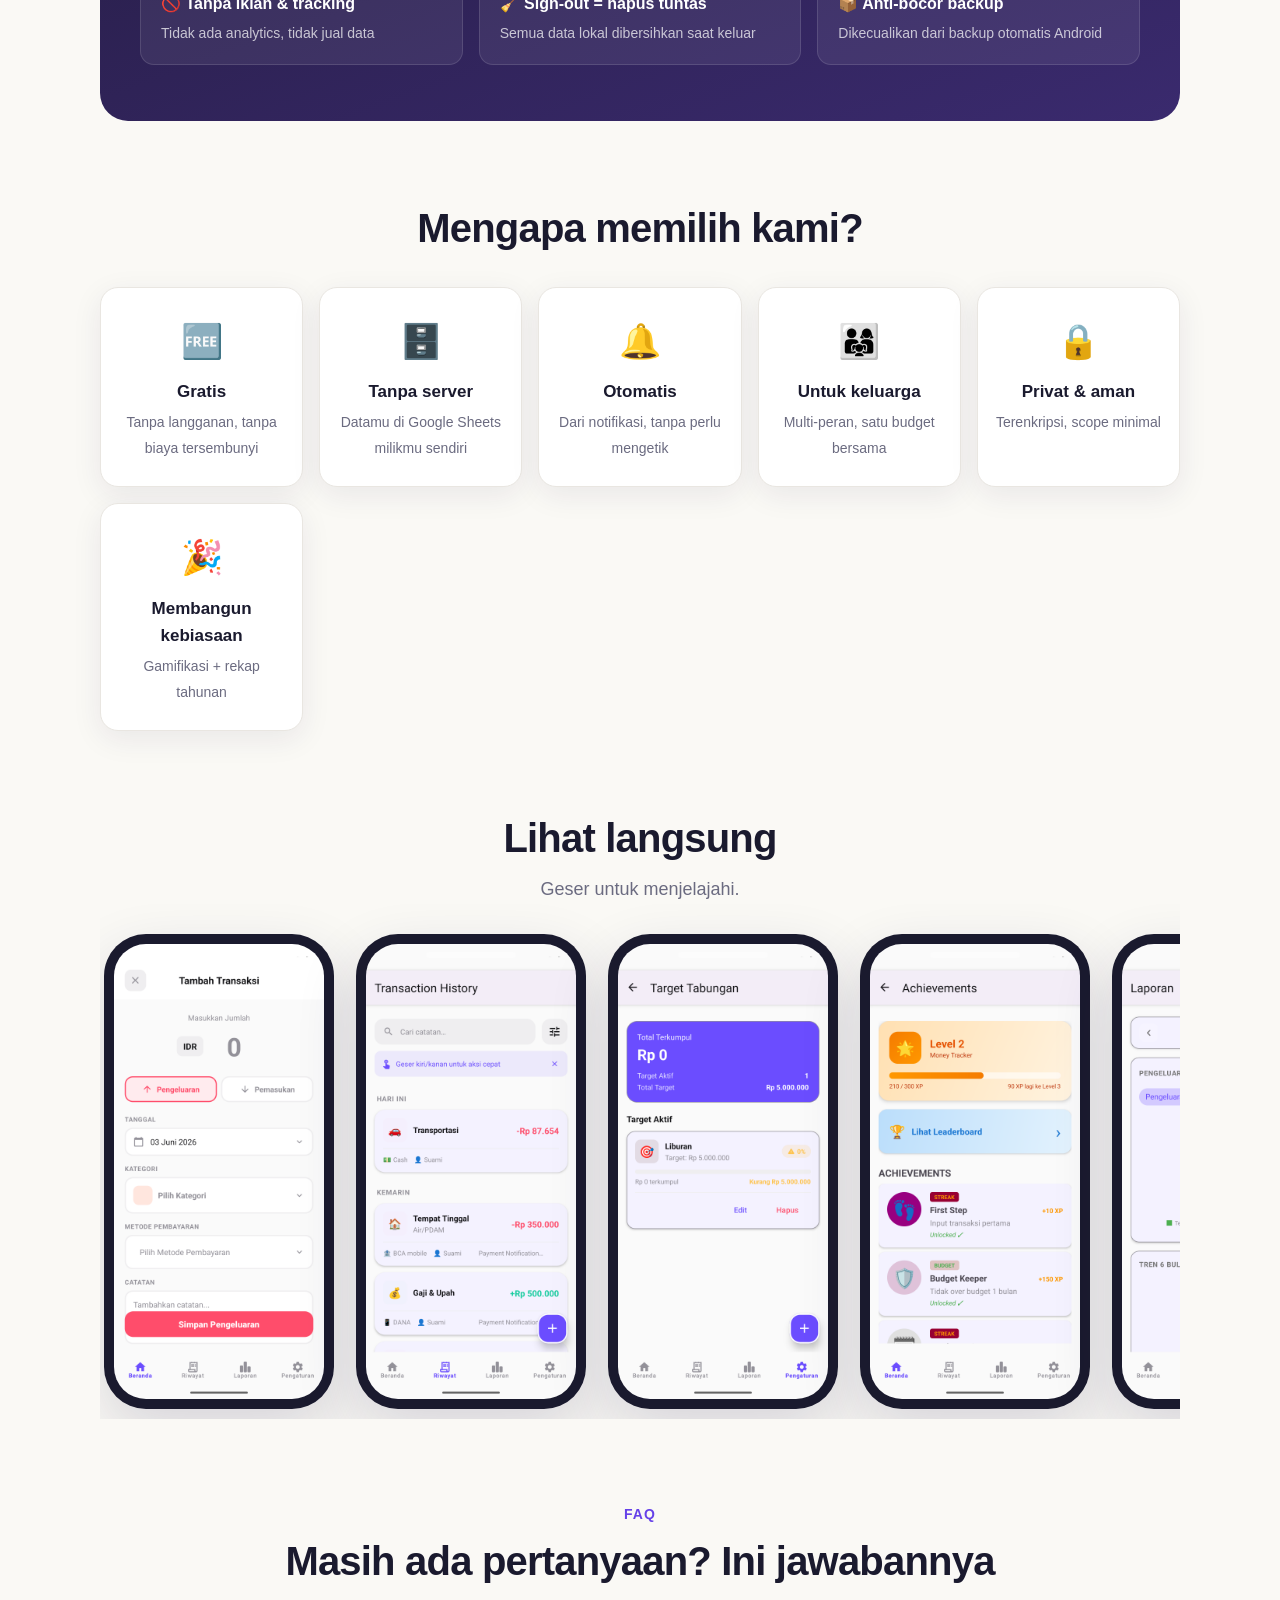
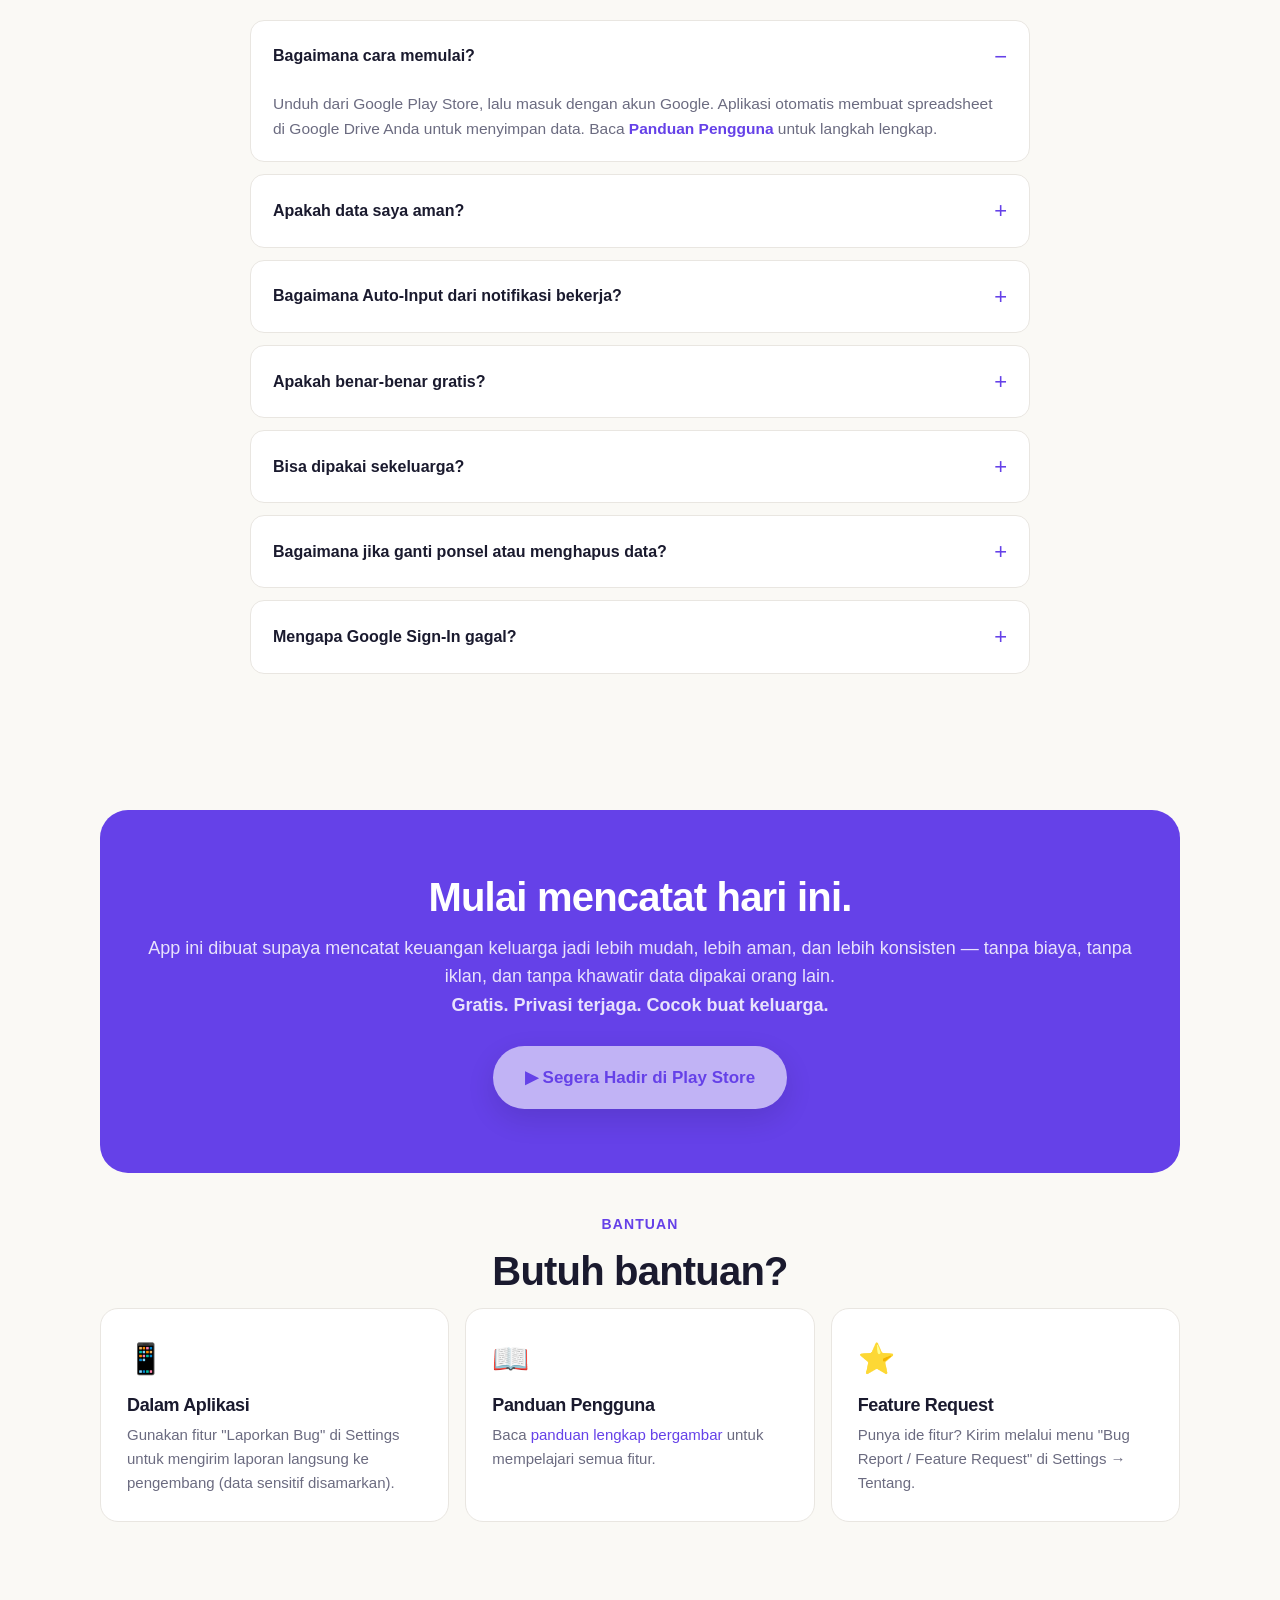
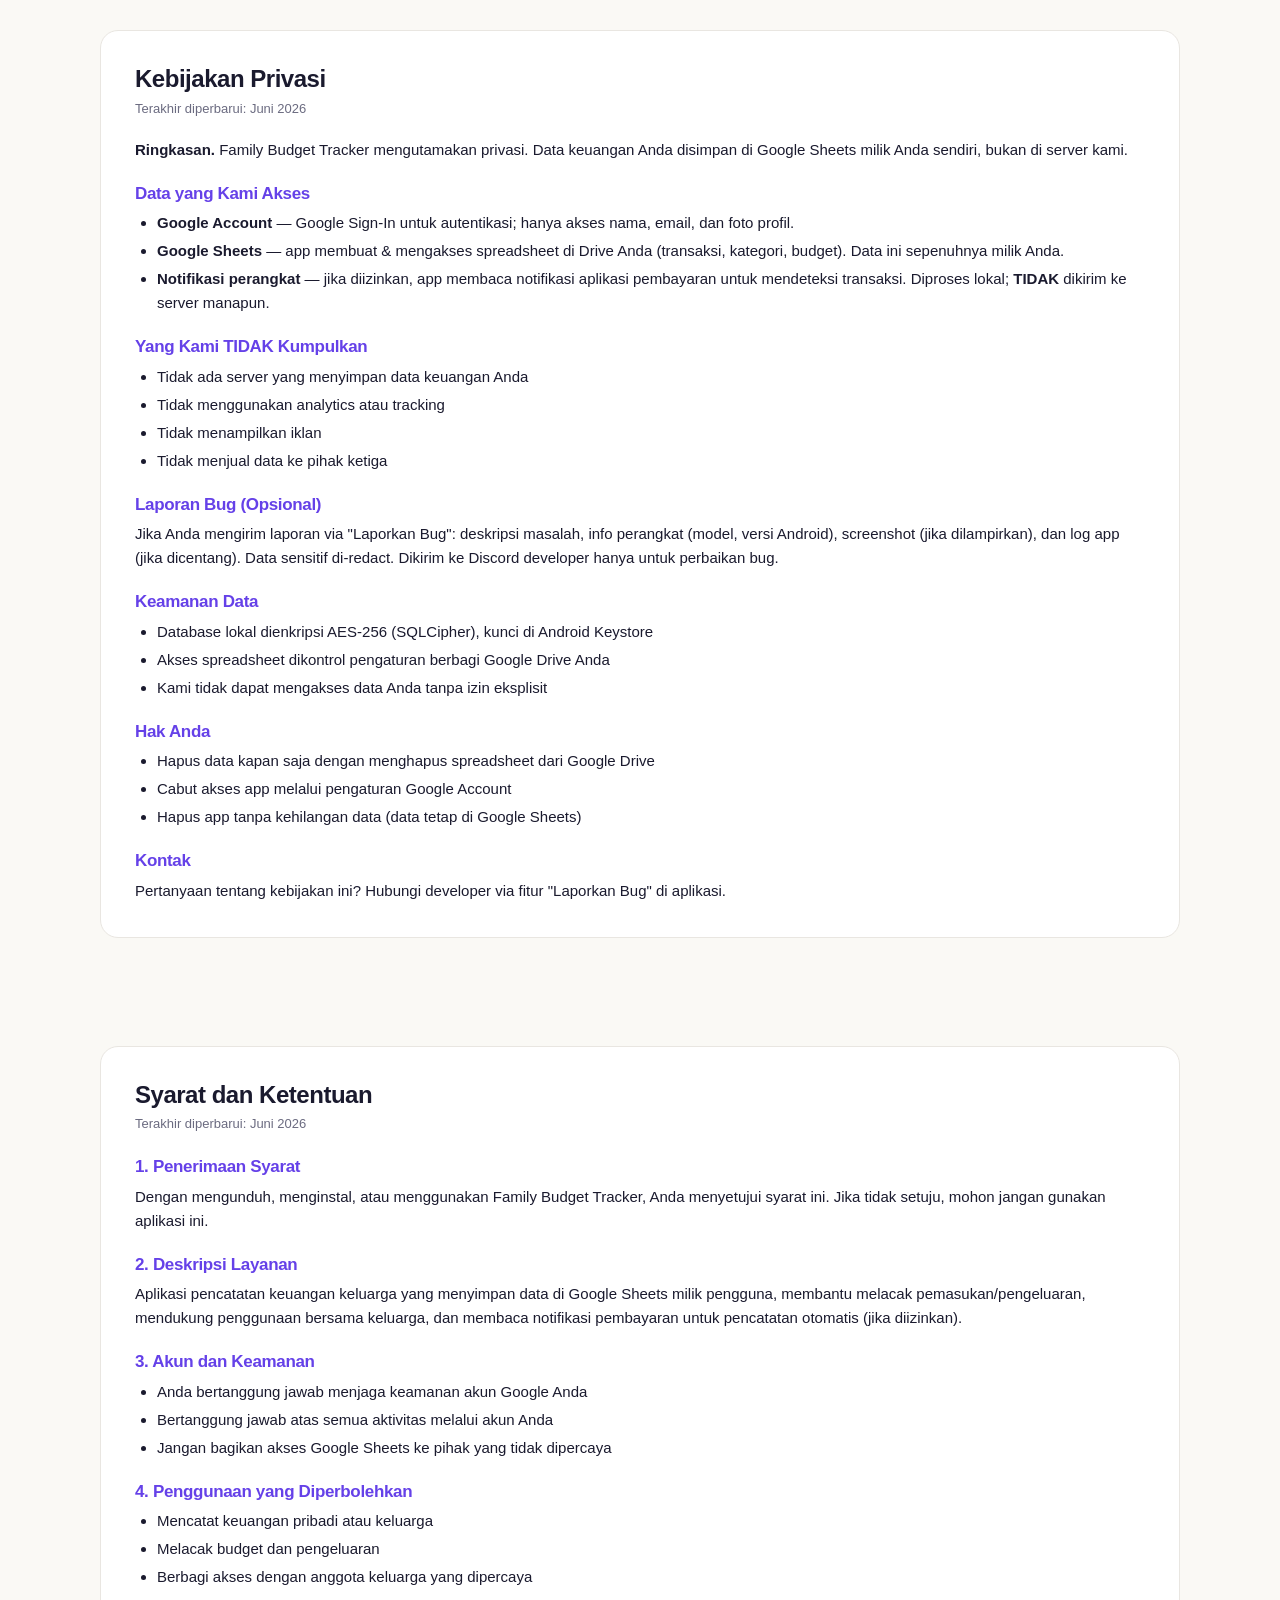
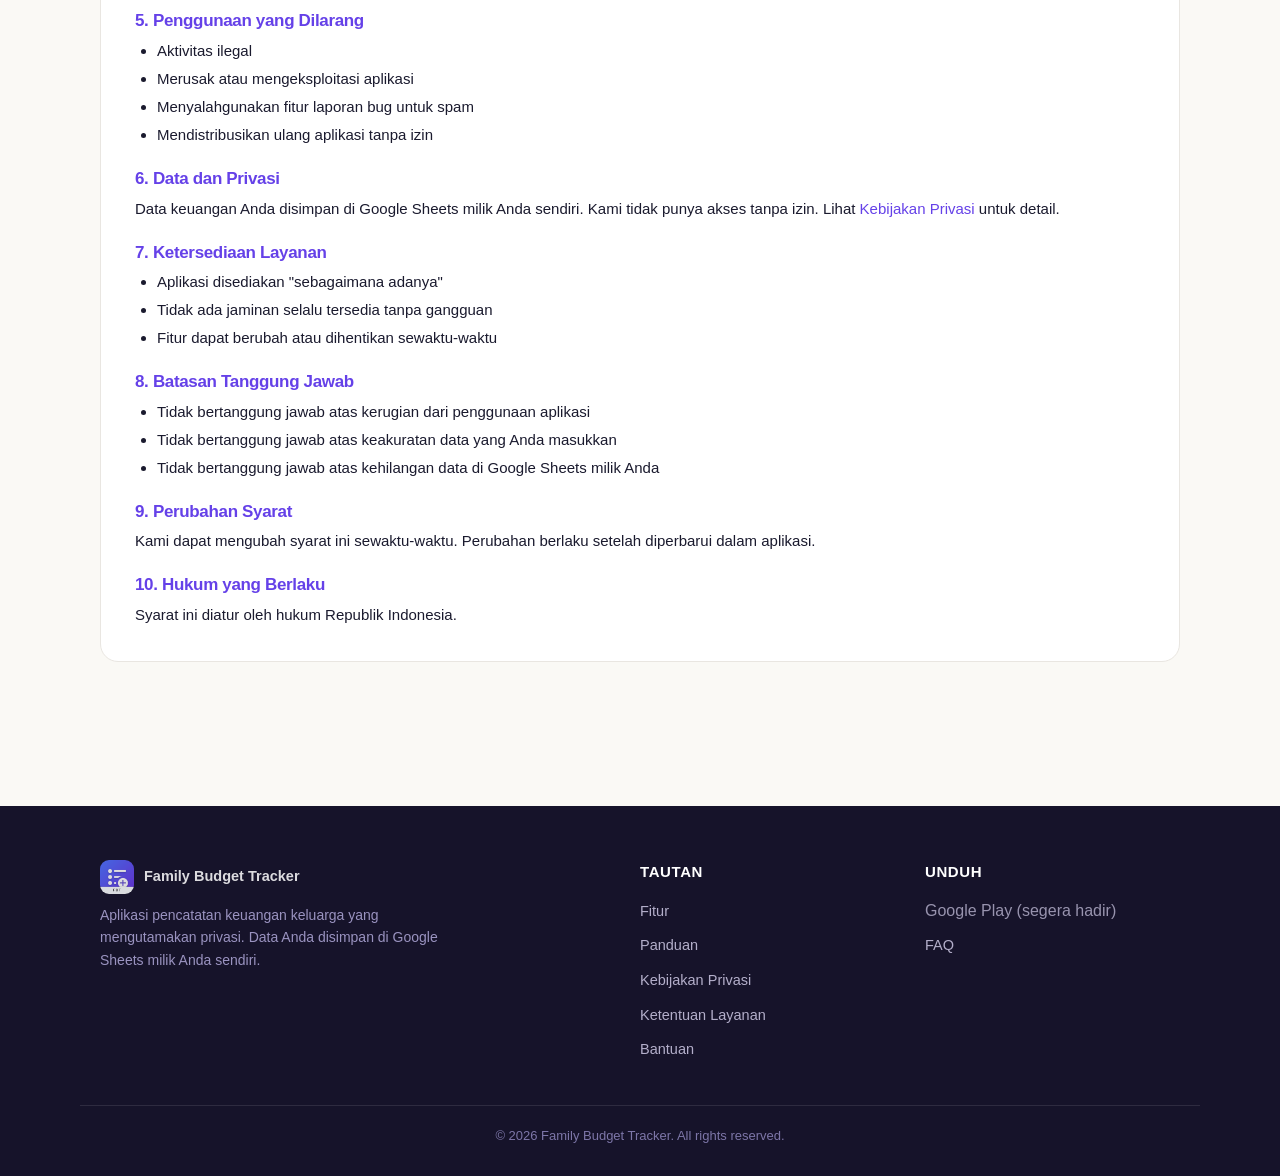
==== commit 06377fcb: "copy: 'keluarga seperti kamu' + 'leaderboard' (homepage)" ====
--- a/index.html
+++ b/index.html
@@ -258,14 +258,14 @@
   <div class="wrap">
     <div class="center">
       <p class="eyebrow">Mengapa aplikasi ini</p>
-      <h2 class="section-title">Dirancang untuk keluarga biasa</h2>
+      <h2 class="section-title">Dirancang untuk keluarga seperti kamu</h2>
       <p class="section-sub center">Tiap hari notifikasi transaksi datang, tapi mencatatnya masih manual dan sering terlewat. App ini hadir untuk mengubah itu jadi jauh lebih mudah.</p>
     </div>
     <div class="cards">
       <div class="card"><div class="ic">😮‍💨</div><h3>Malas catat manual?</h3><p>Notifikasi masuk, transaksi otomatis tercatat. Kamu tinggal lihat sekilas saja.</p></div>
       <div class="card"><div class="ic">🛡️</div><h3>Ingin privasi terjaga?</h3><p>Semua data disimpan di Google Sheets punya kamu sendiri. Tidak ada server luar yang menyimpan informasi keuanganmu.</p></div>
       <div class="card"><div class="ic">👨‍👩‍👧</div><h3>Mau catat bareng keluarga?</h3><p>Satu budget untuk semua anggota keluarga. Bisa undang pasangan atau anak lewat link, masing-masing punya akses sesuai perannya.</p></div>
-      <div class="card"><div class="ic">🎮</div><h3>Mencatat terasa membosankan?</h3><p>Dibuat lebih ringan dengan gamifikasi sederhana: streak harian, level, papan peringkat keluarga, dan rekap seru di akhir tahun.</p></div>
+      <div class="card"><div class="ic">🎮</div><h3>Mencatat terasa membosankan?</h3><p>Dibuat lebih ringan dengan gamifikasi sederhana: streak harian, level, leaderboard keluarga, dan rekap seru di akhir tahun.</p></div>
     </div>
   </div>
 </section>
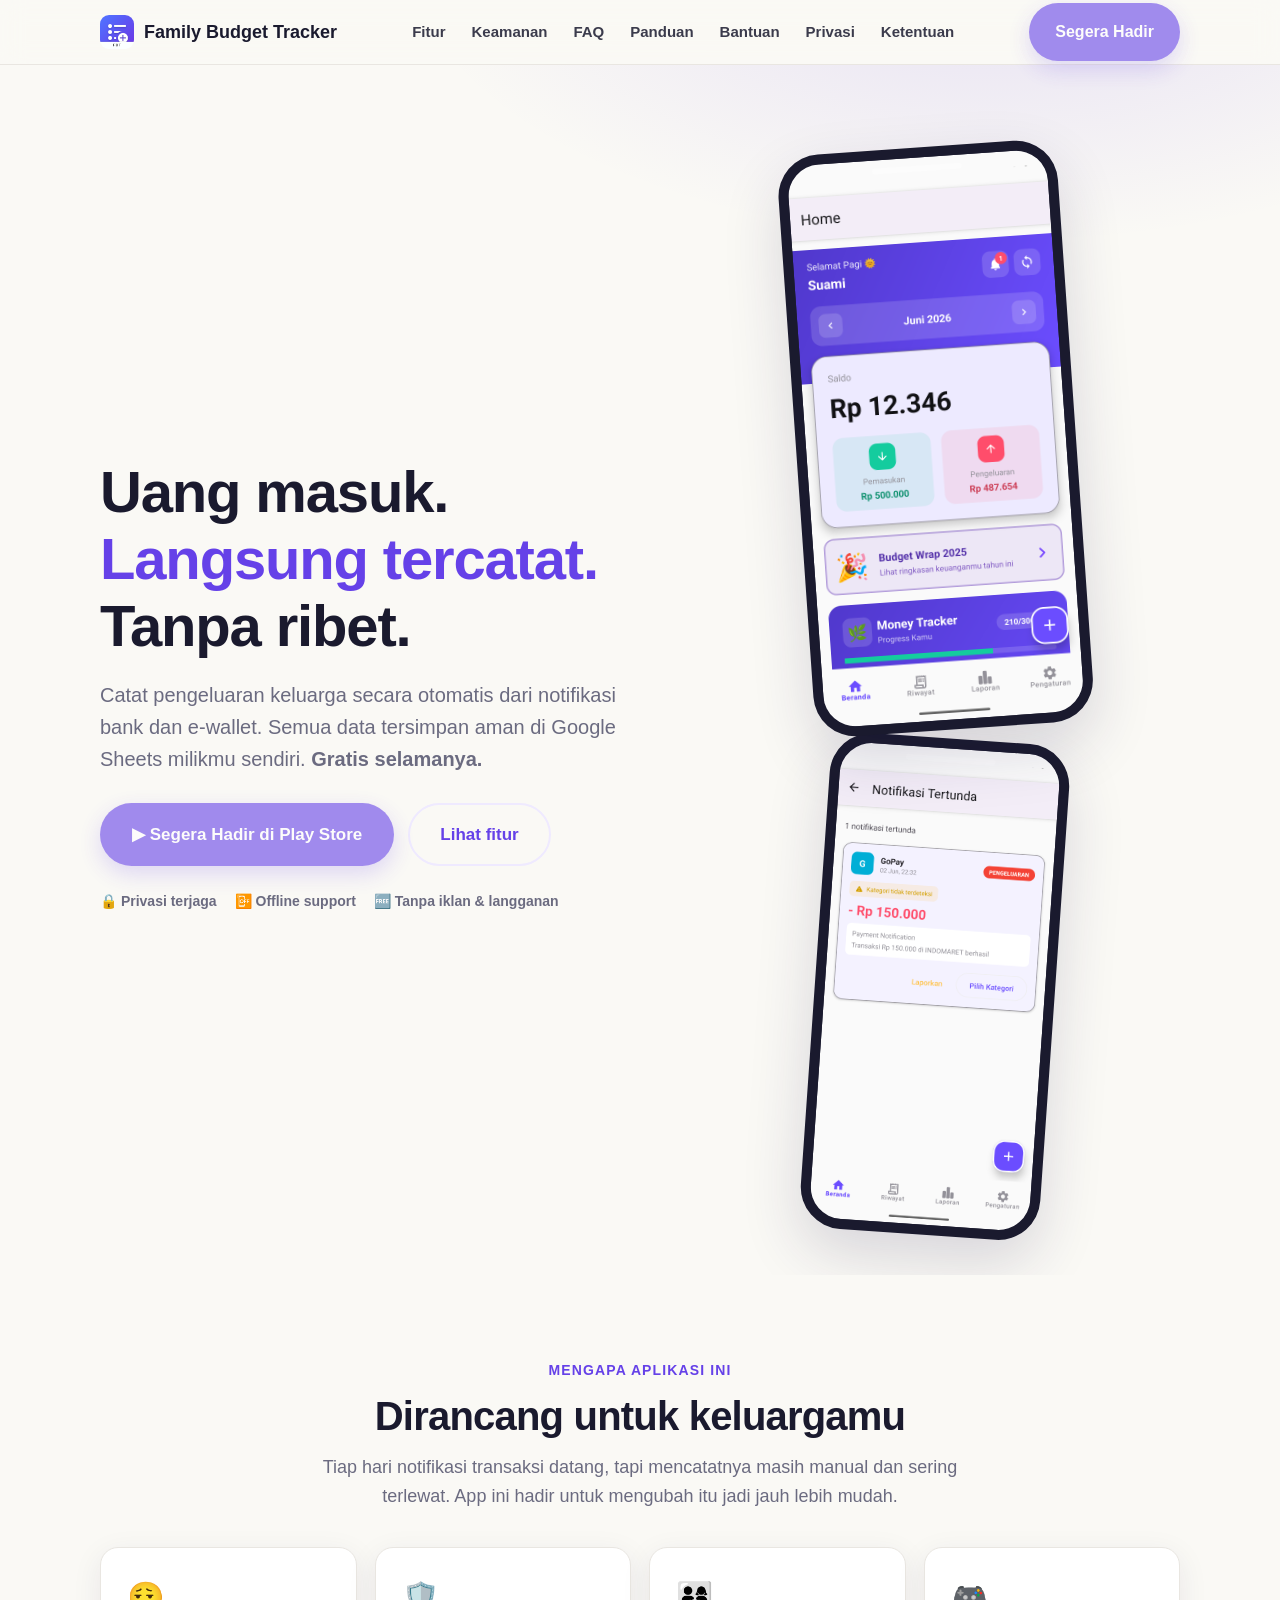
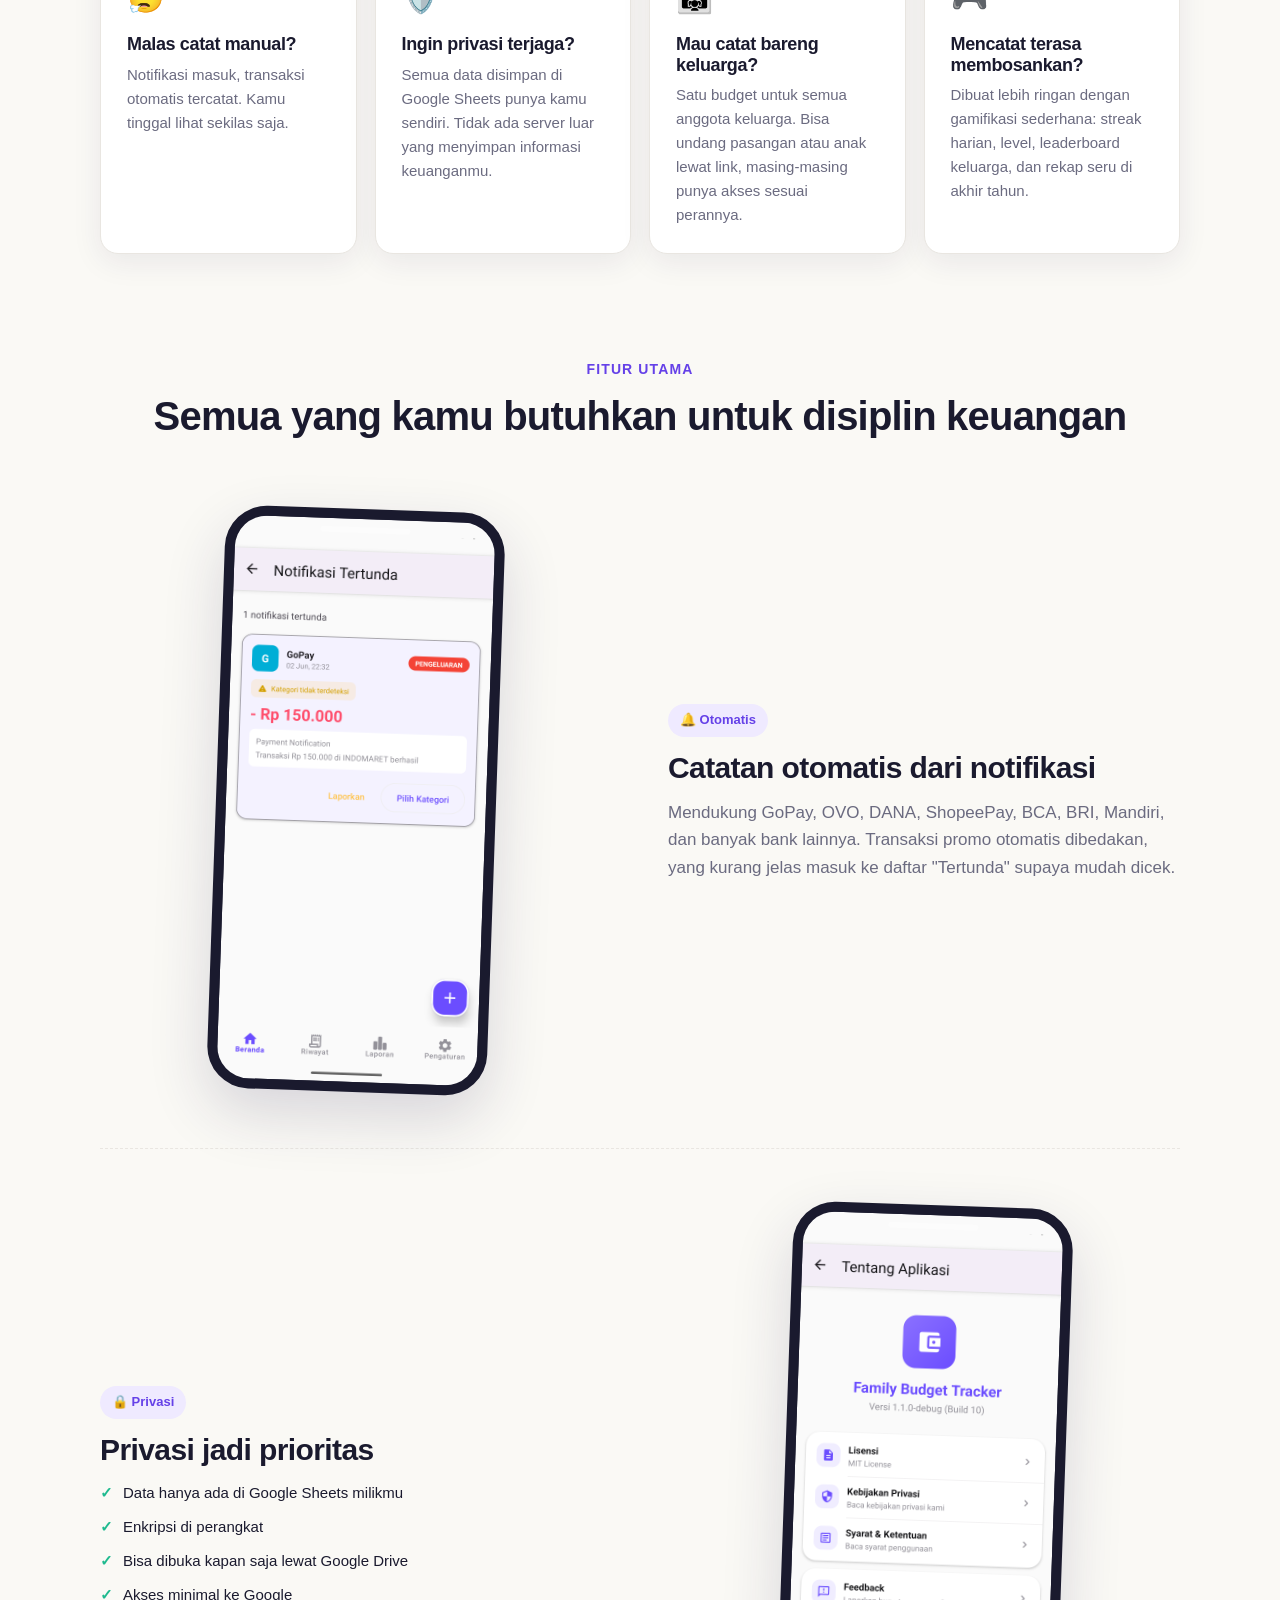
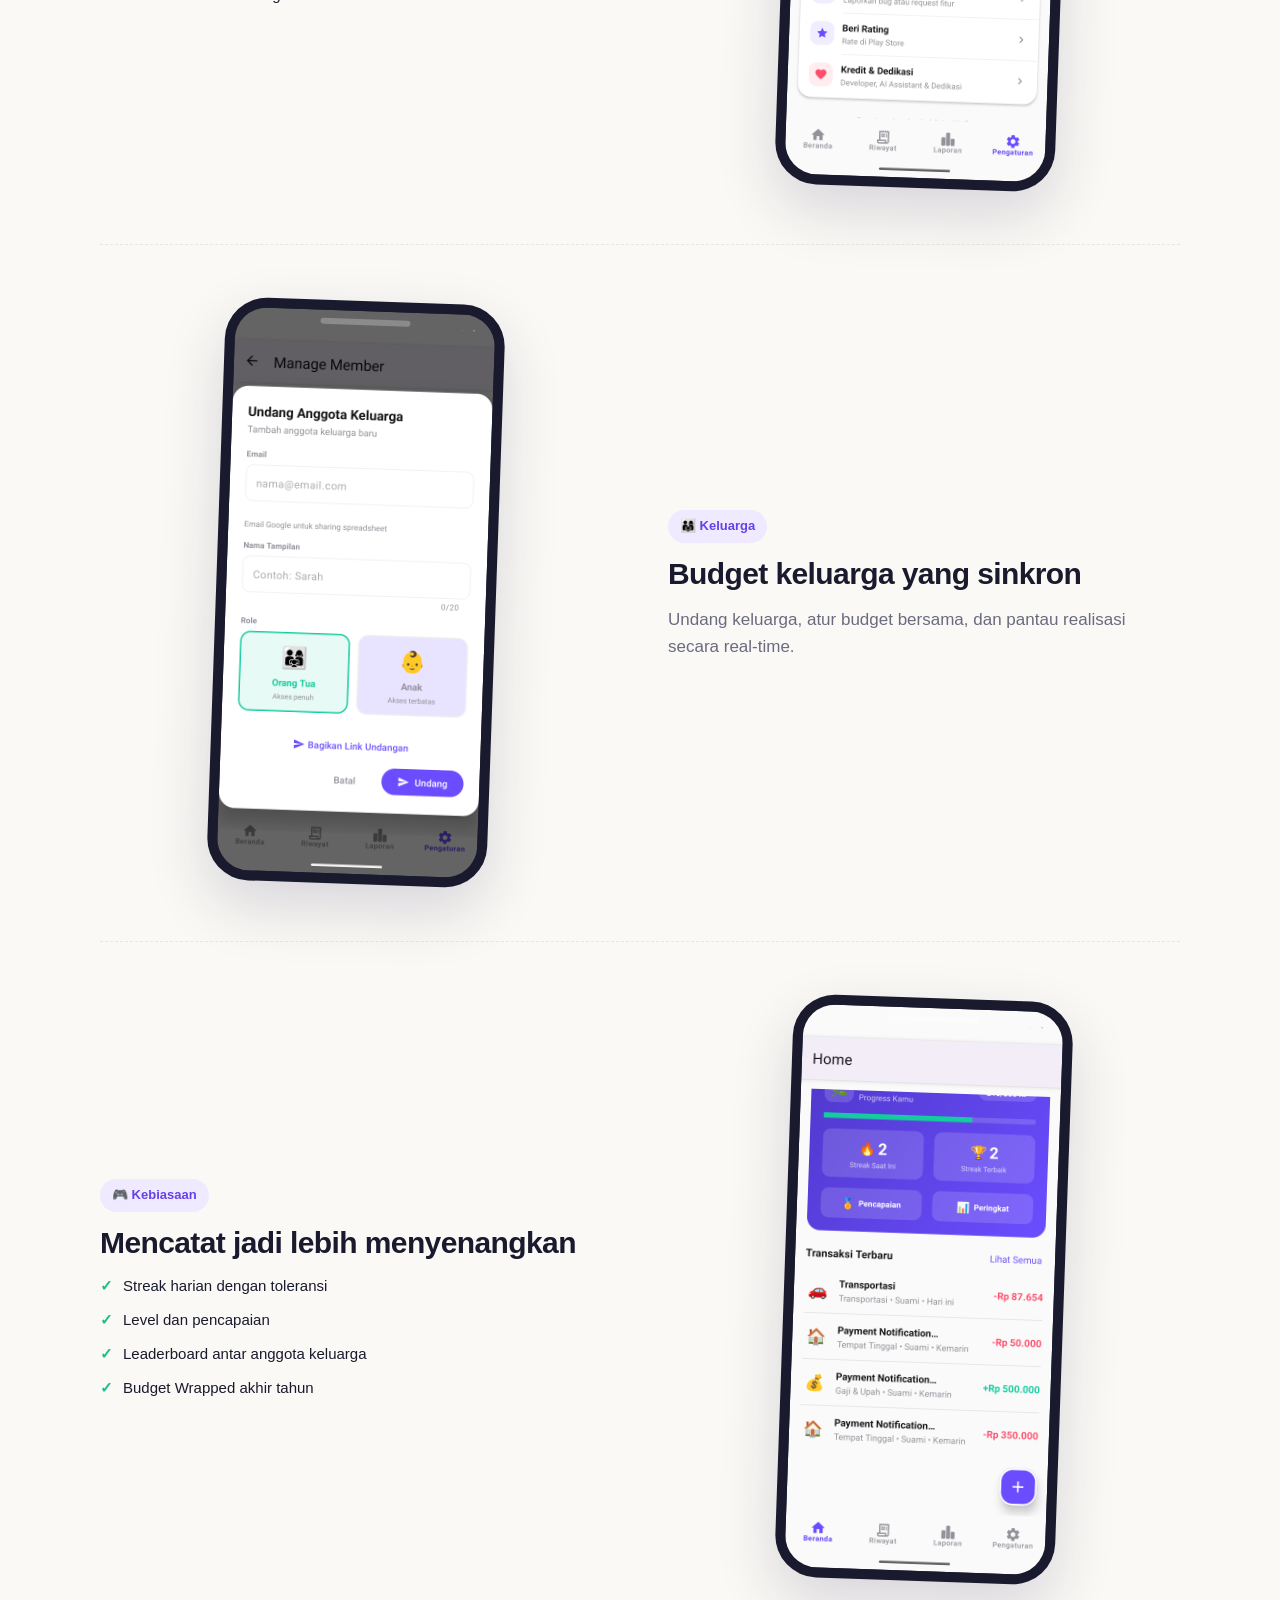
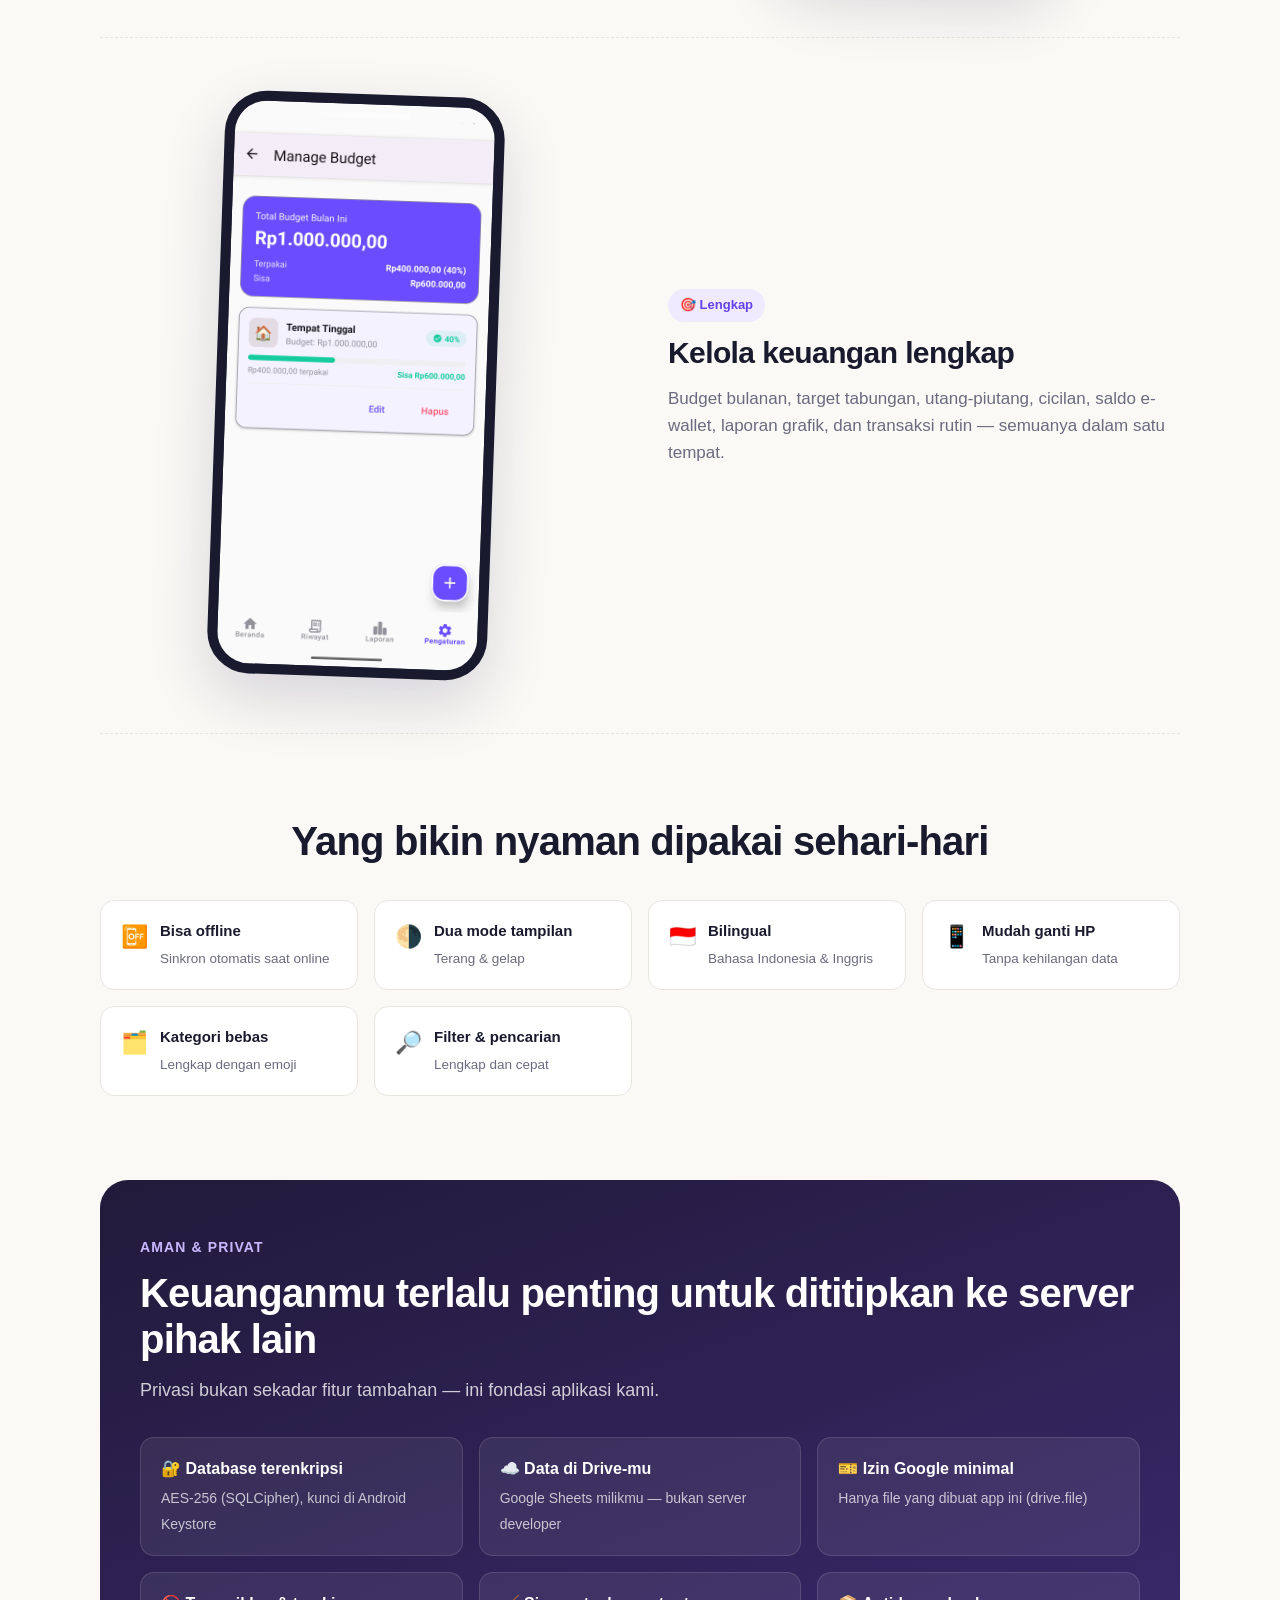
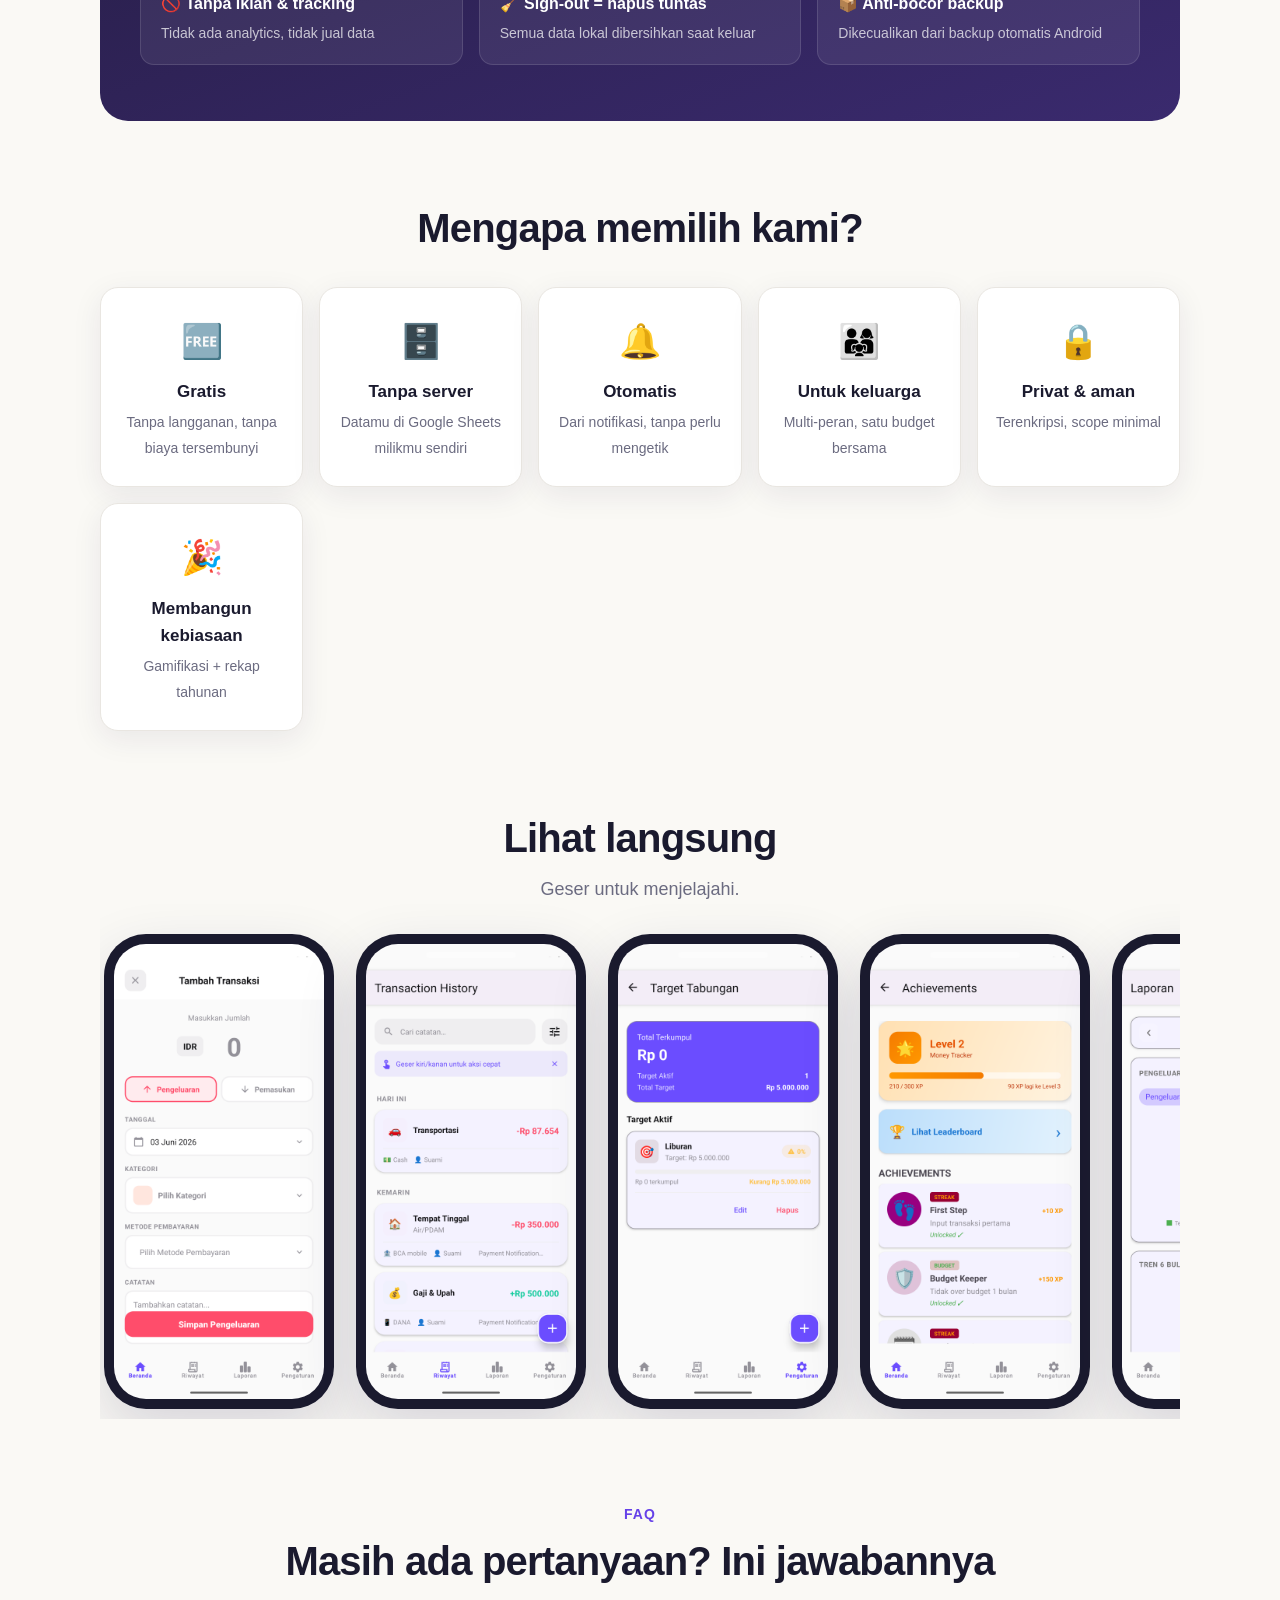
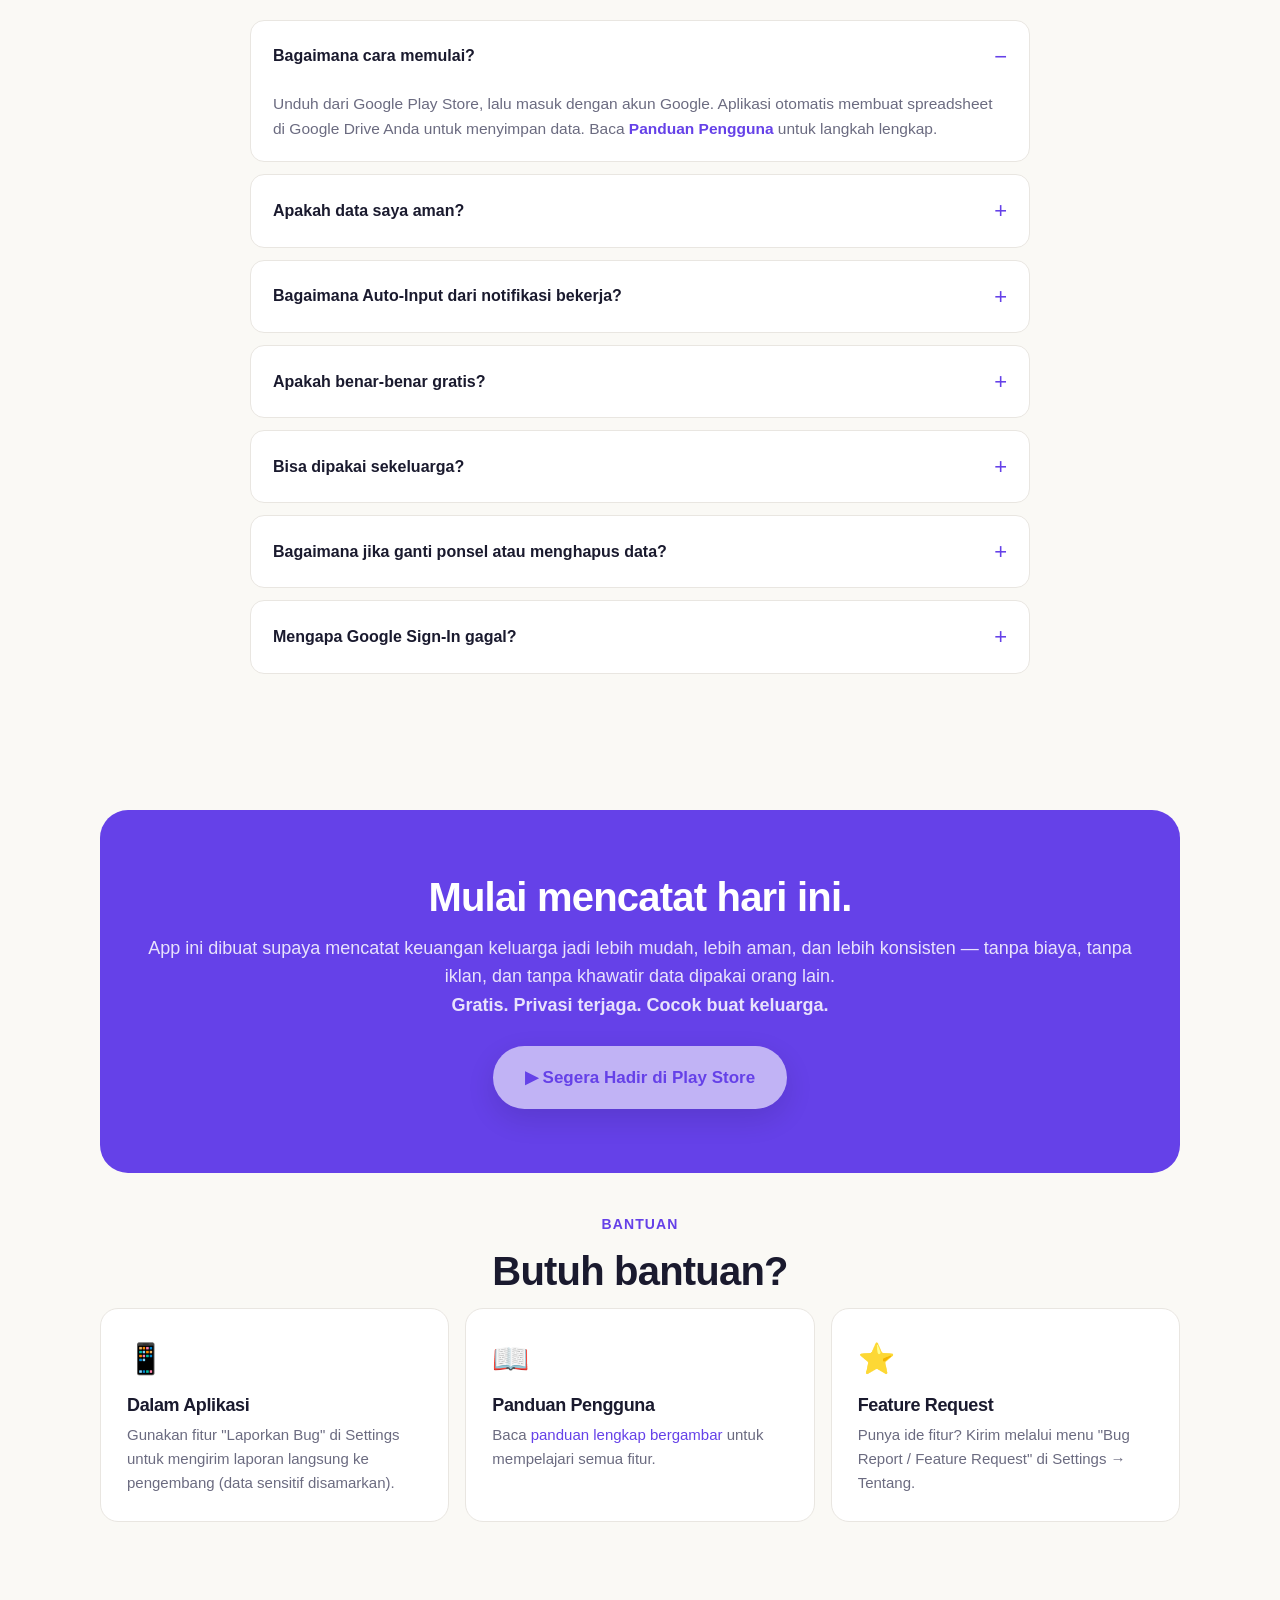
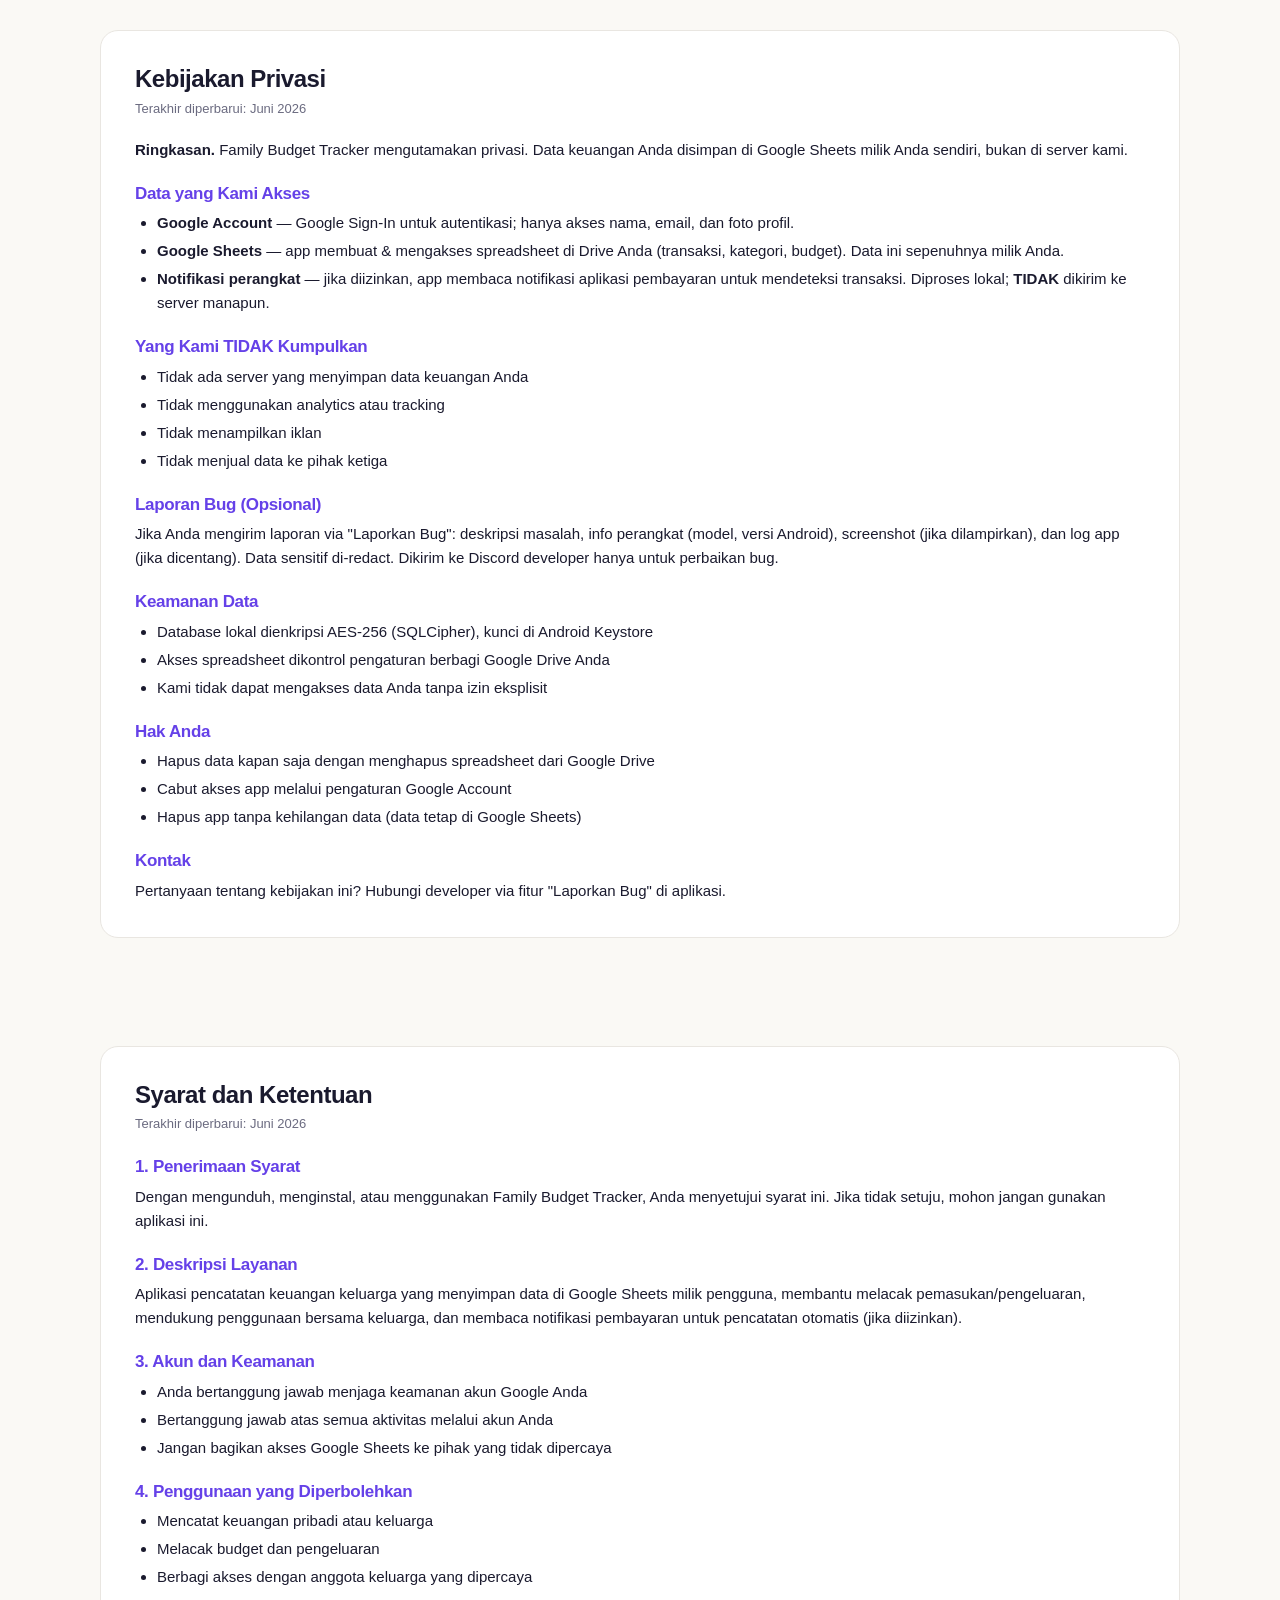
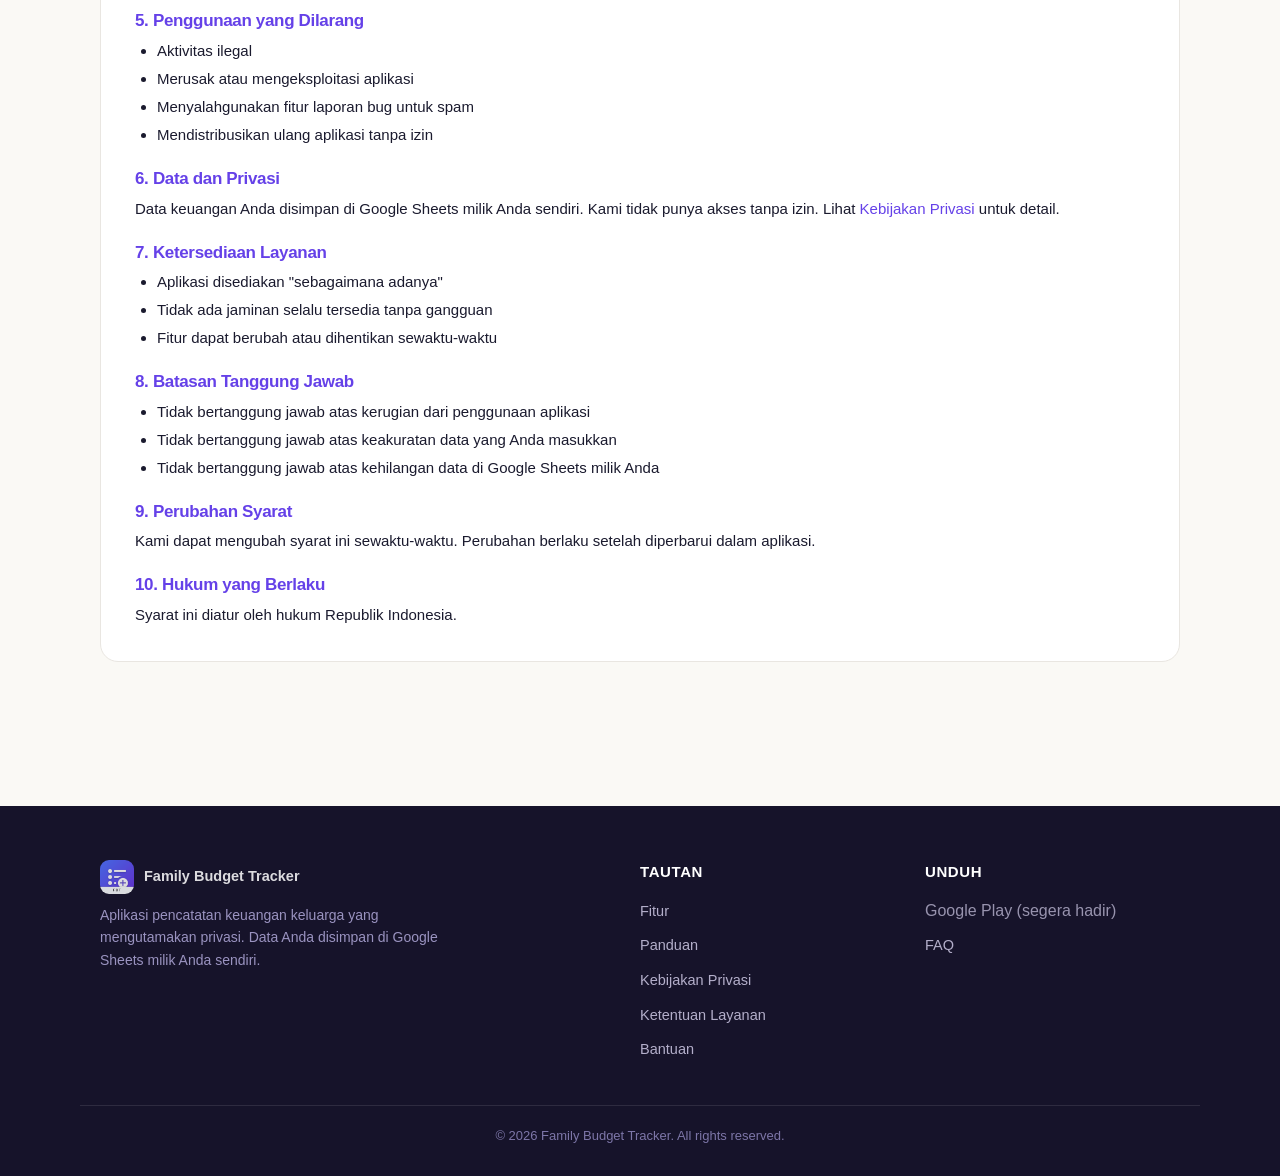
==== commit 36bf49e1: "copy: section heading -> 'Dirancang untuk keluargamu'" ====
--- a/index.html
+++ b/index.html
@@ -258,7 +258,7 @@
   <div class="wrap">
     <div class="center">
       <p class="eyebrow">Mengapa aplikasi ini</p>
-      <h2 class="section-title">Dirancang untuk keluarga seperti kamu</h2>
+      <h2 class="section-title">Dirancang untuk keluargamu</h2>
       <p class="section-sub center">Tiap hari notifikasi transaksi datang, tapi mencatatnya masih manual dan sering terlewat. App ini hadir untuk mengubah itu jadi jauh lebih mudah.</p>
     </div>
     <div class="cards">
